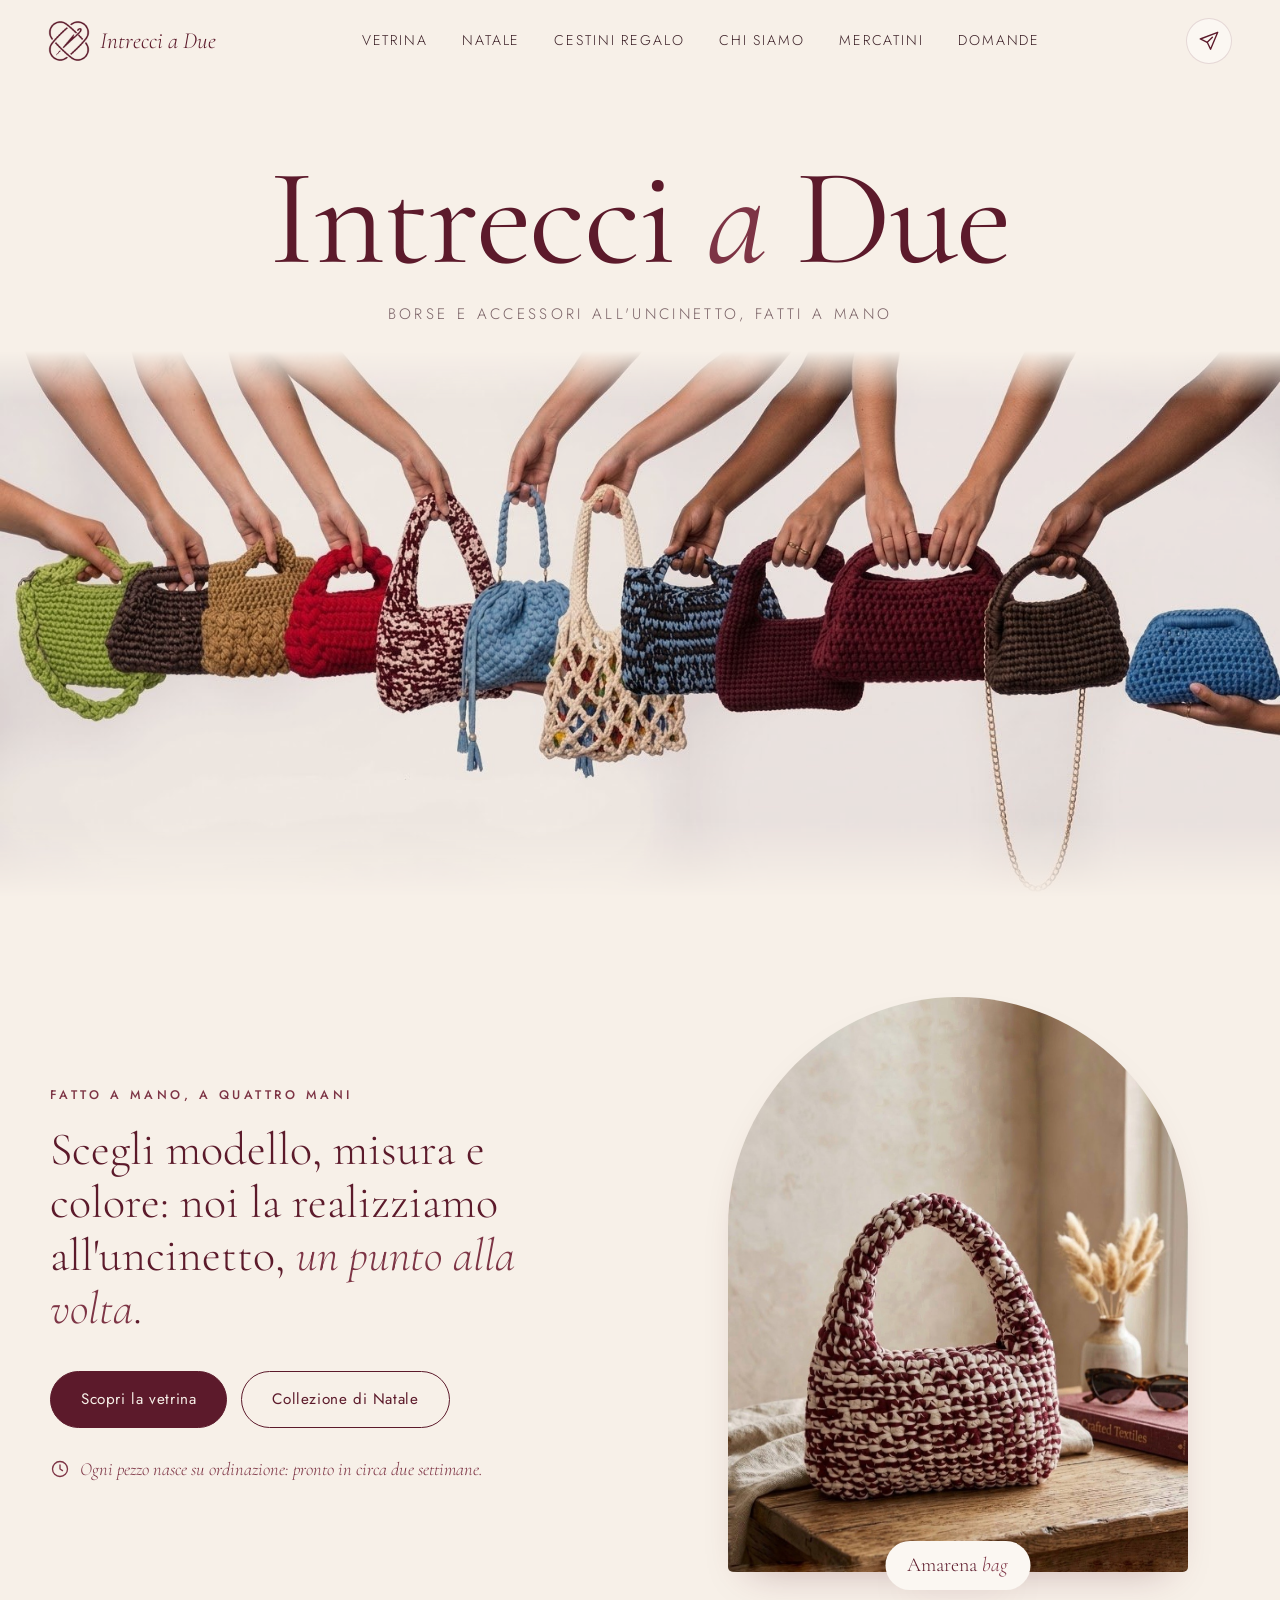
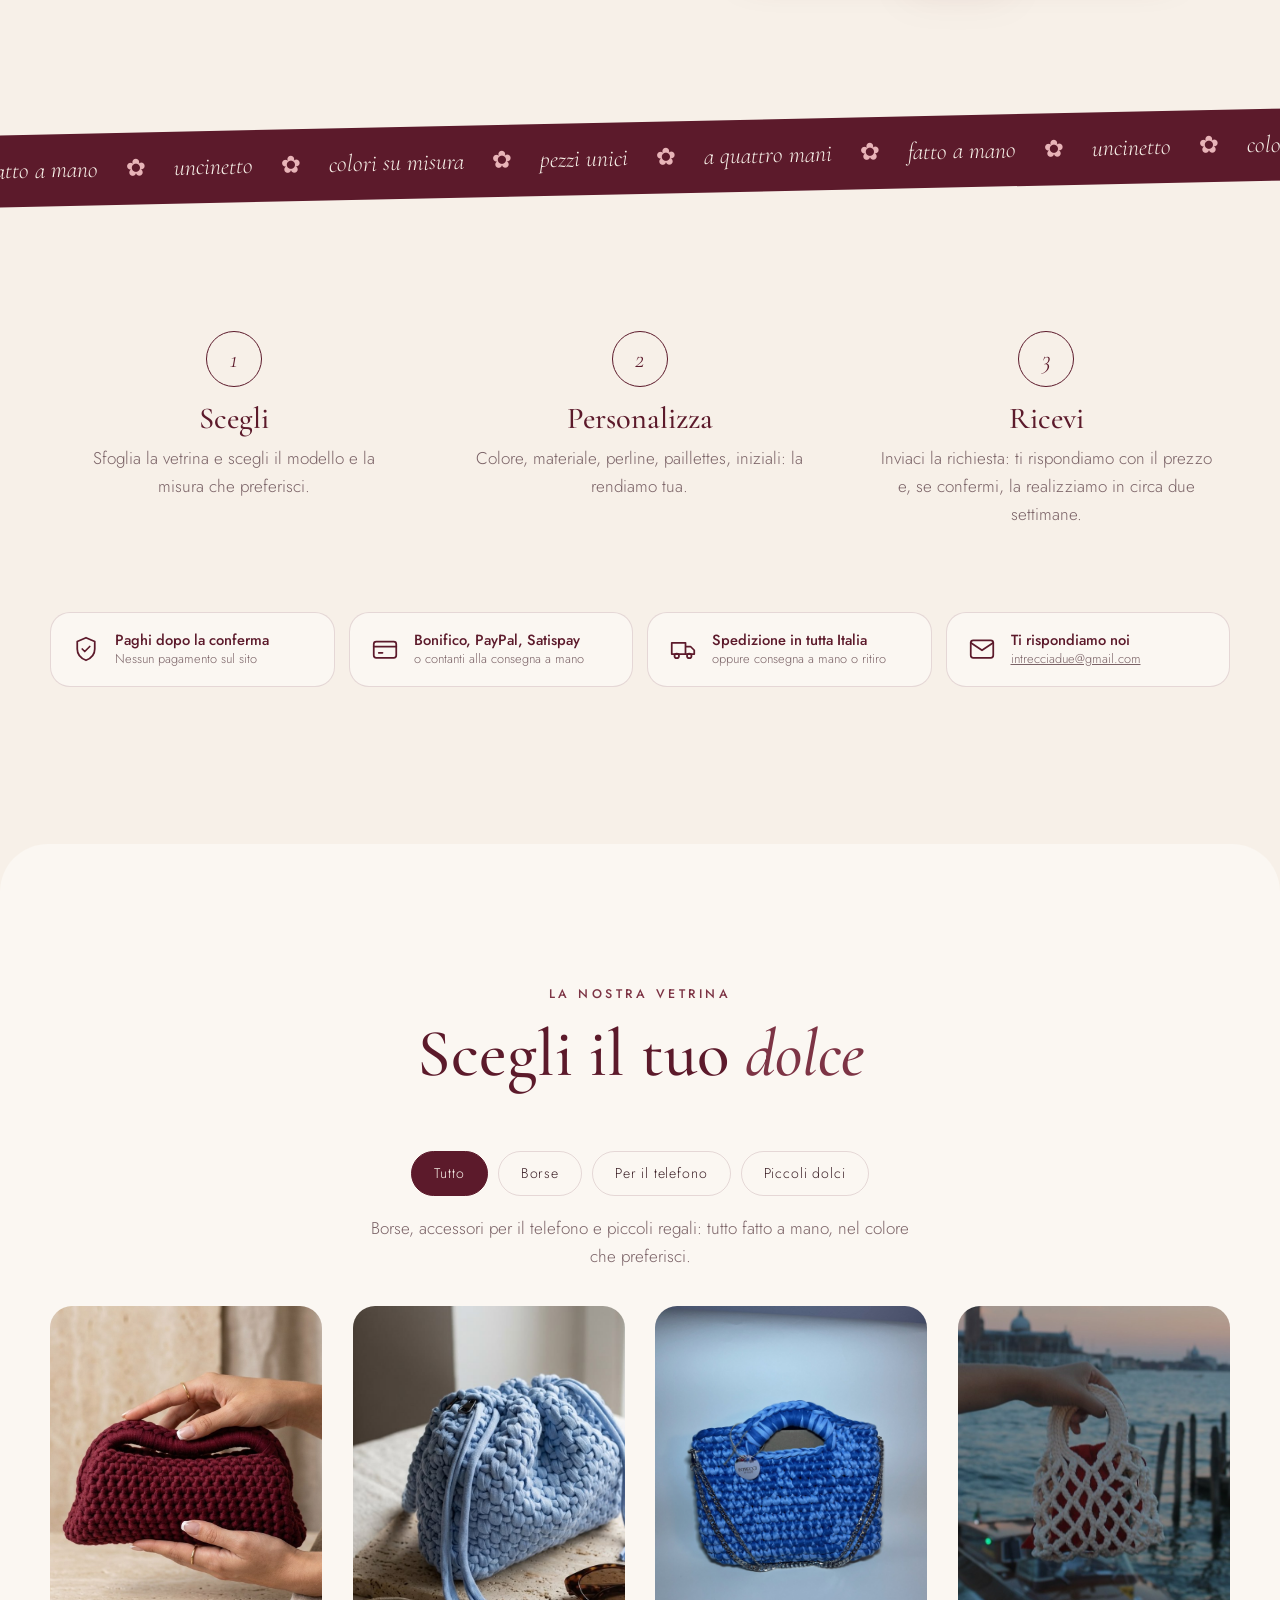
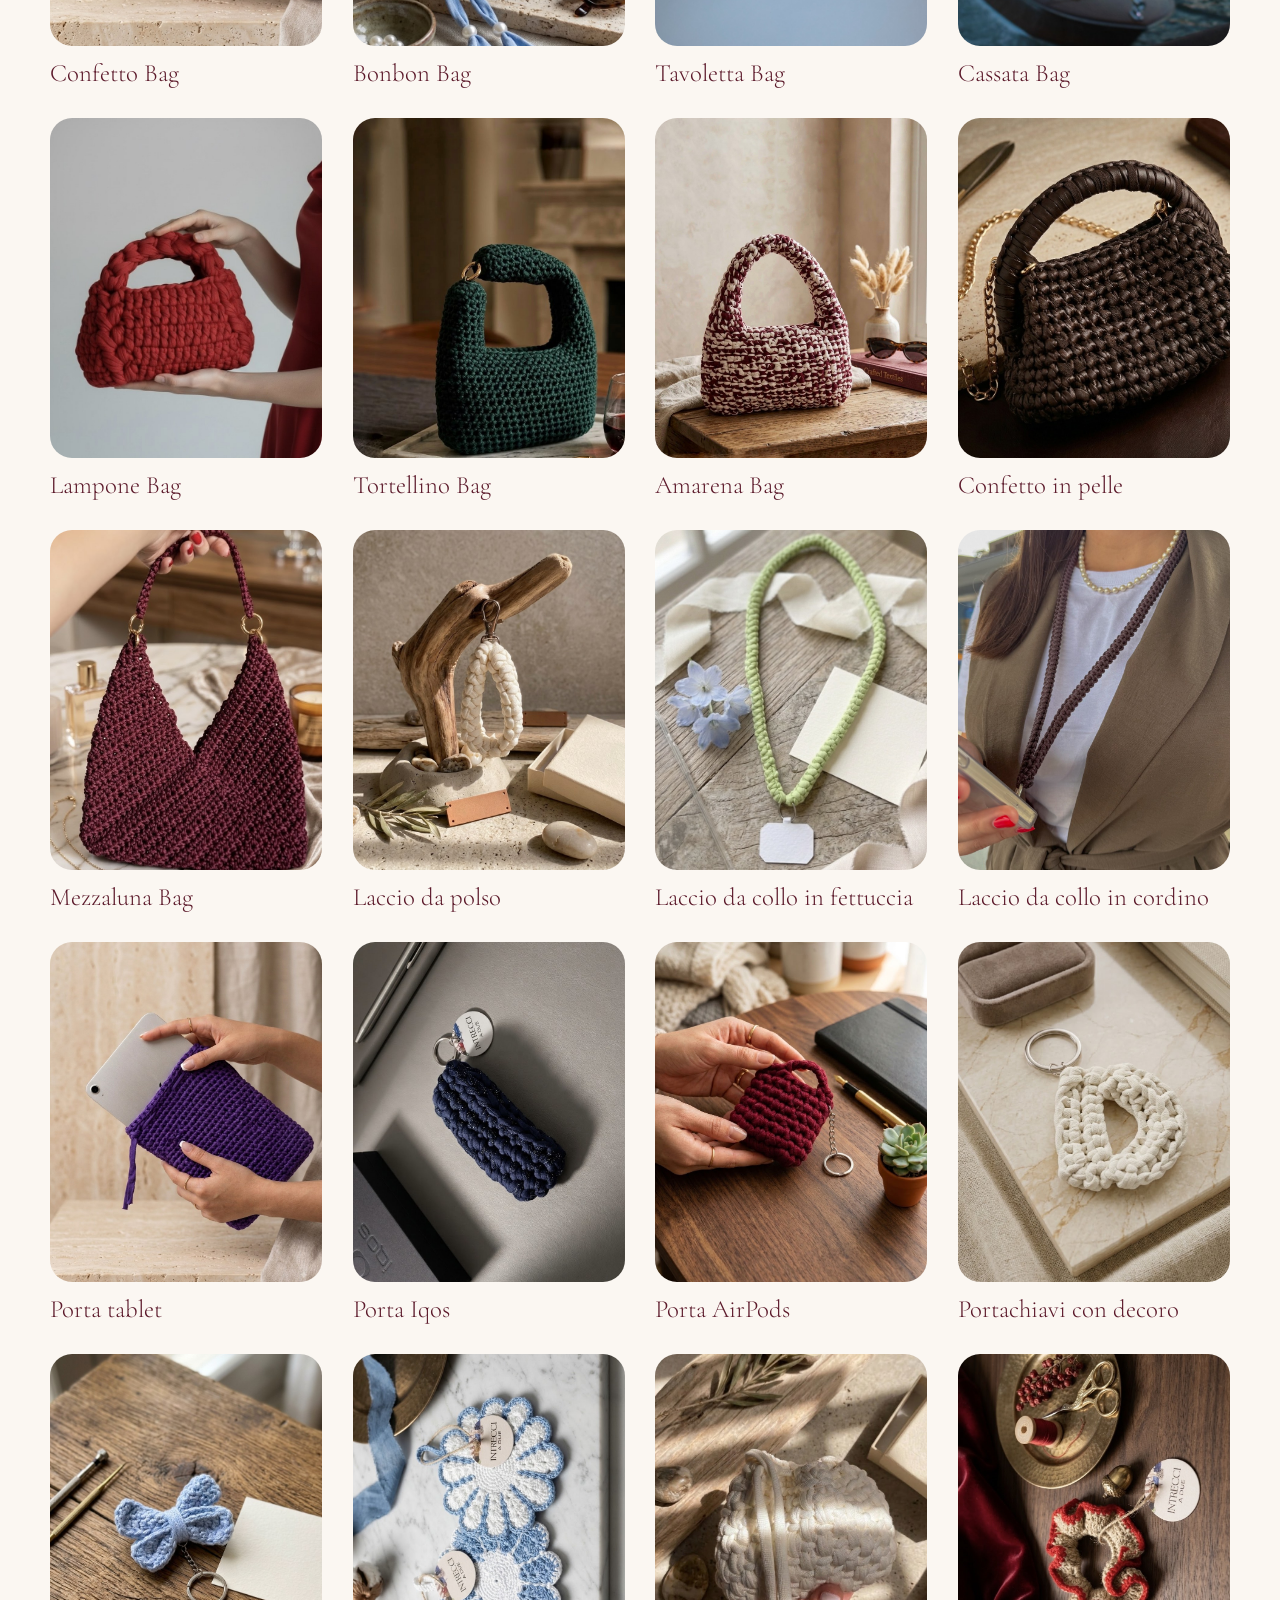
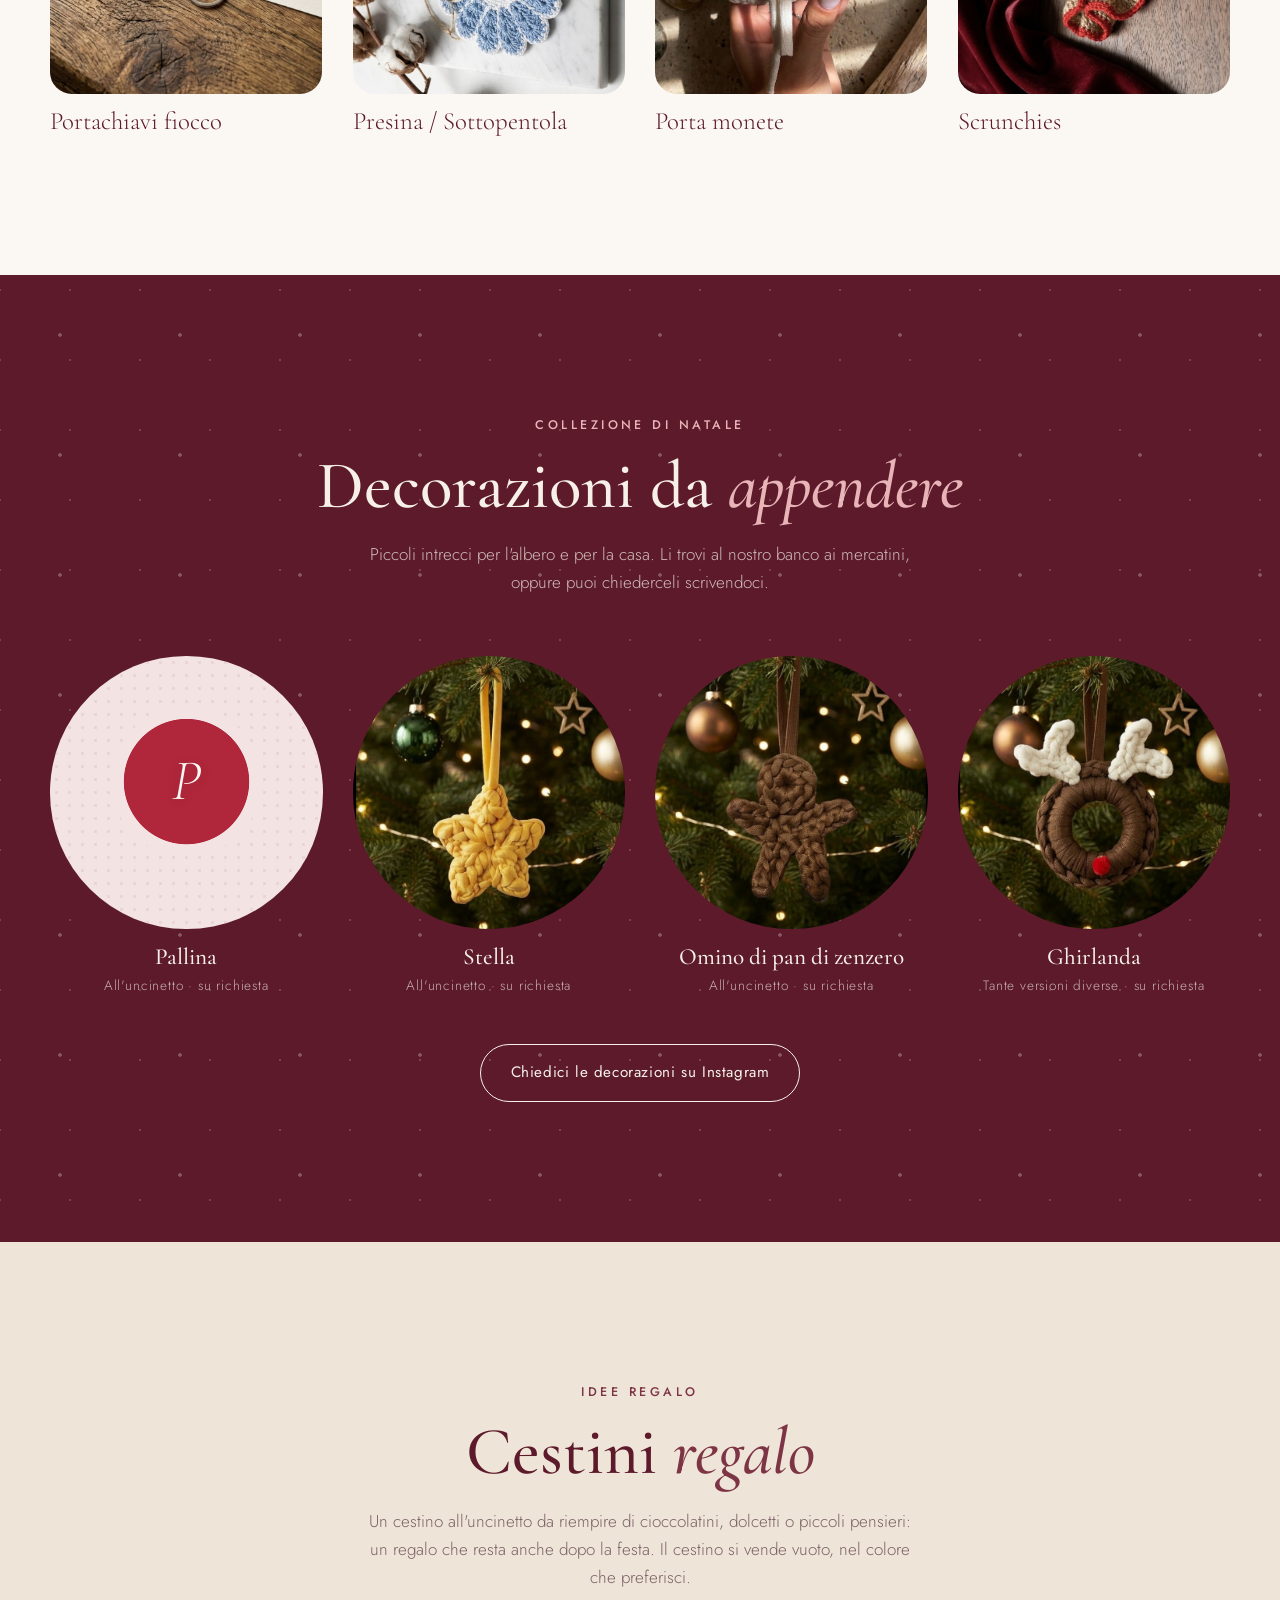
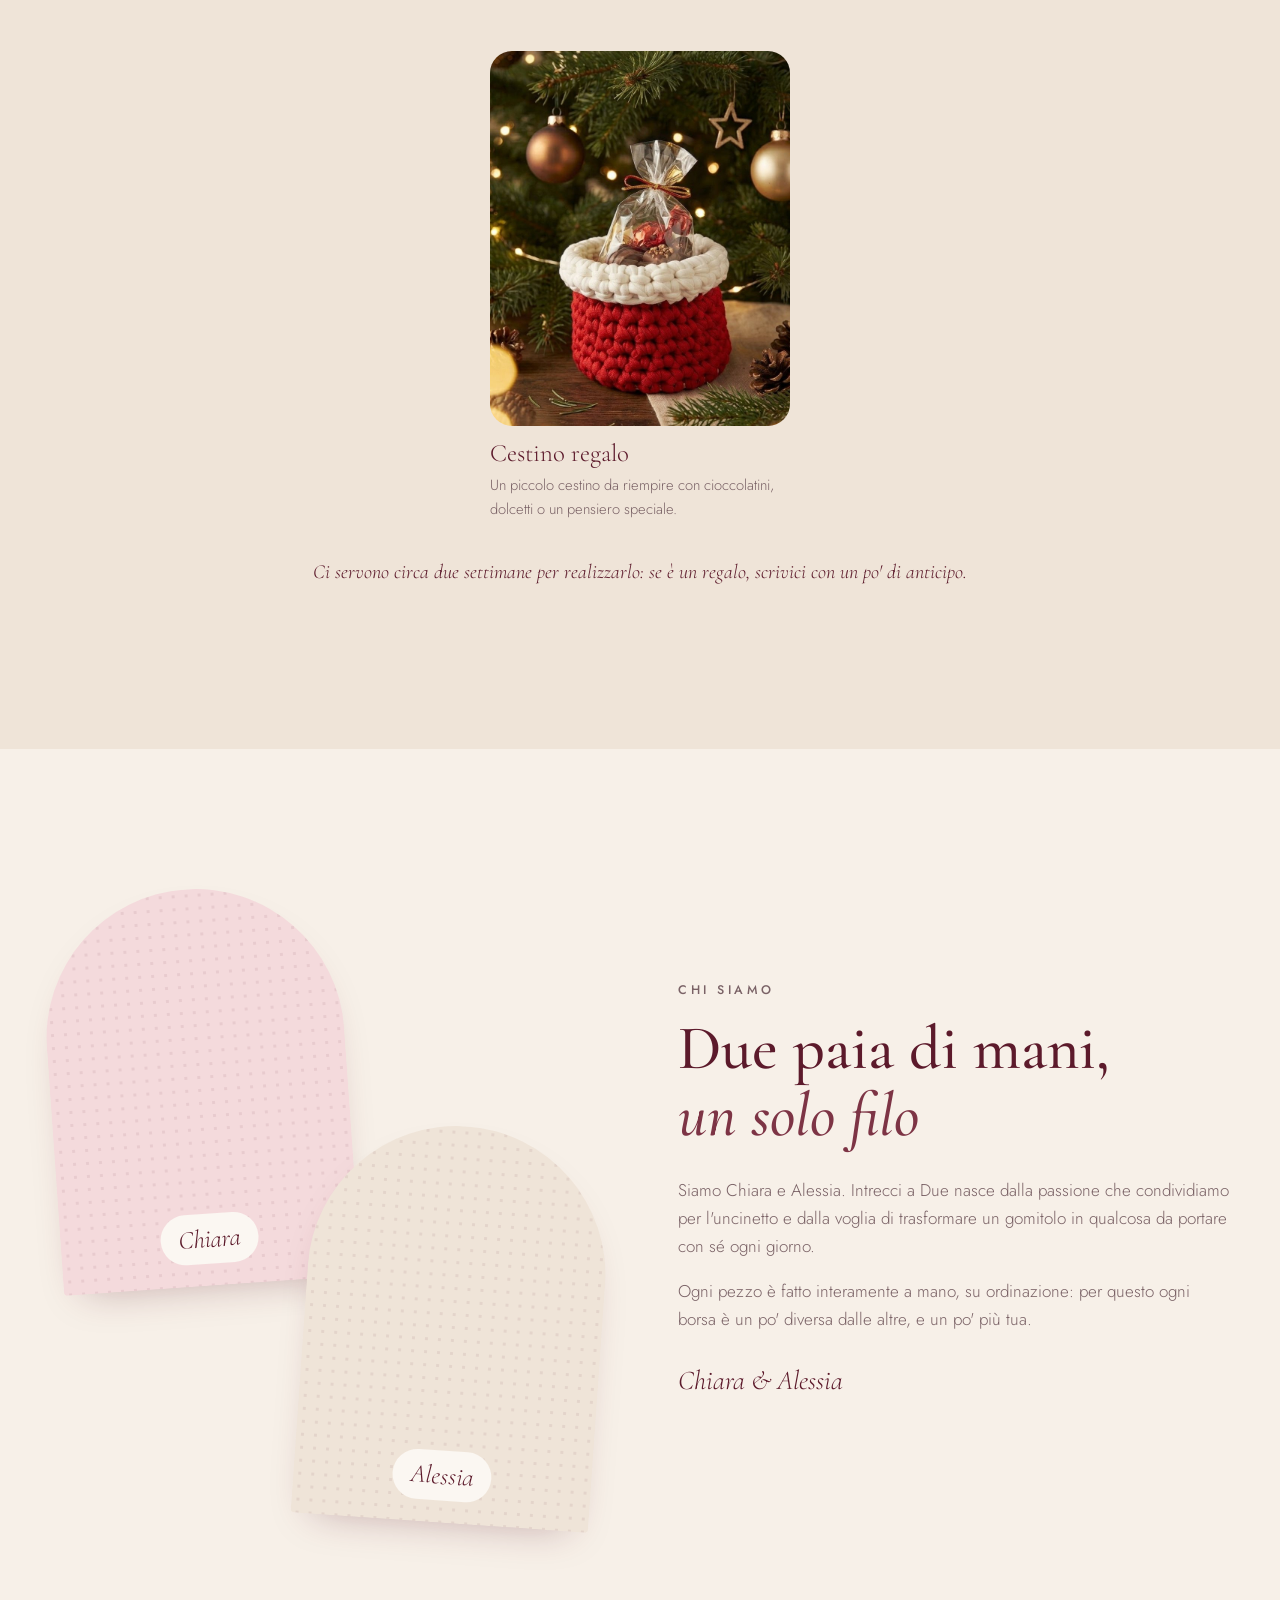
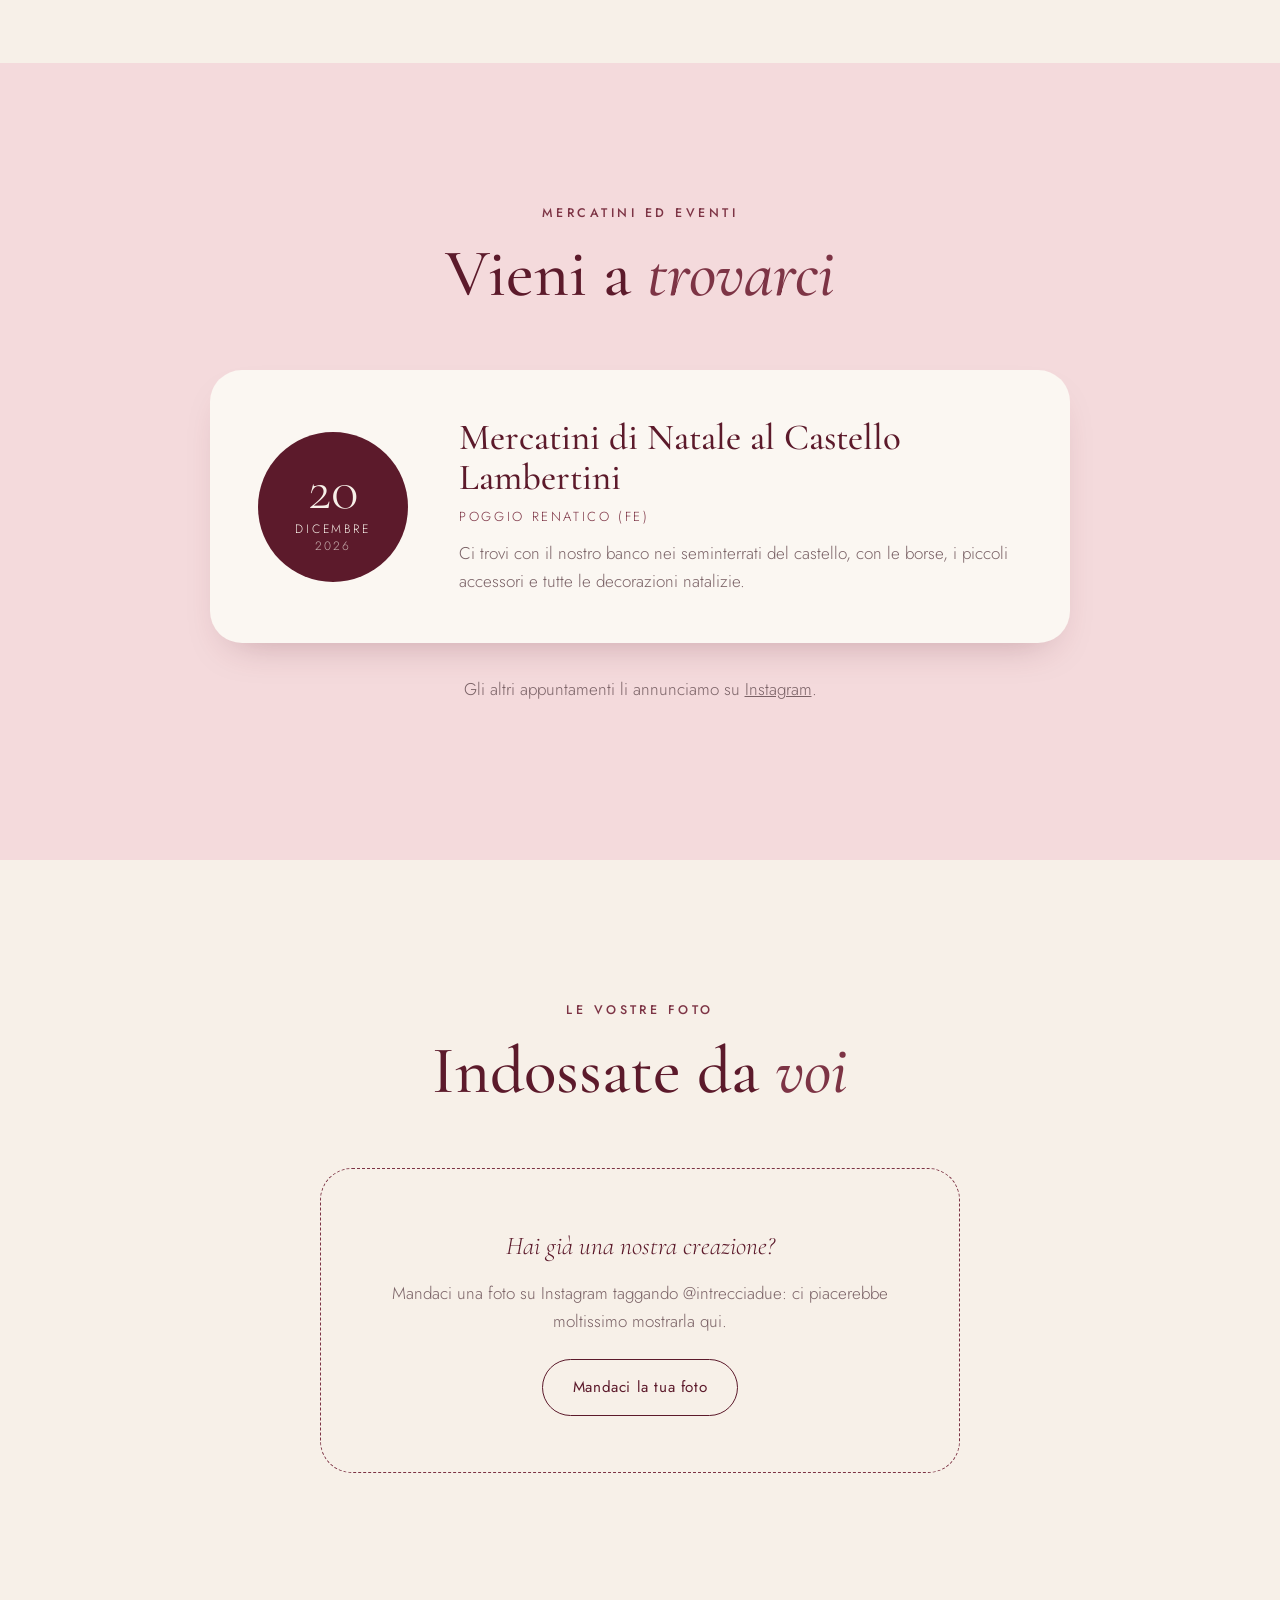
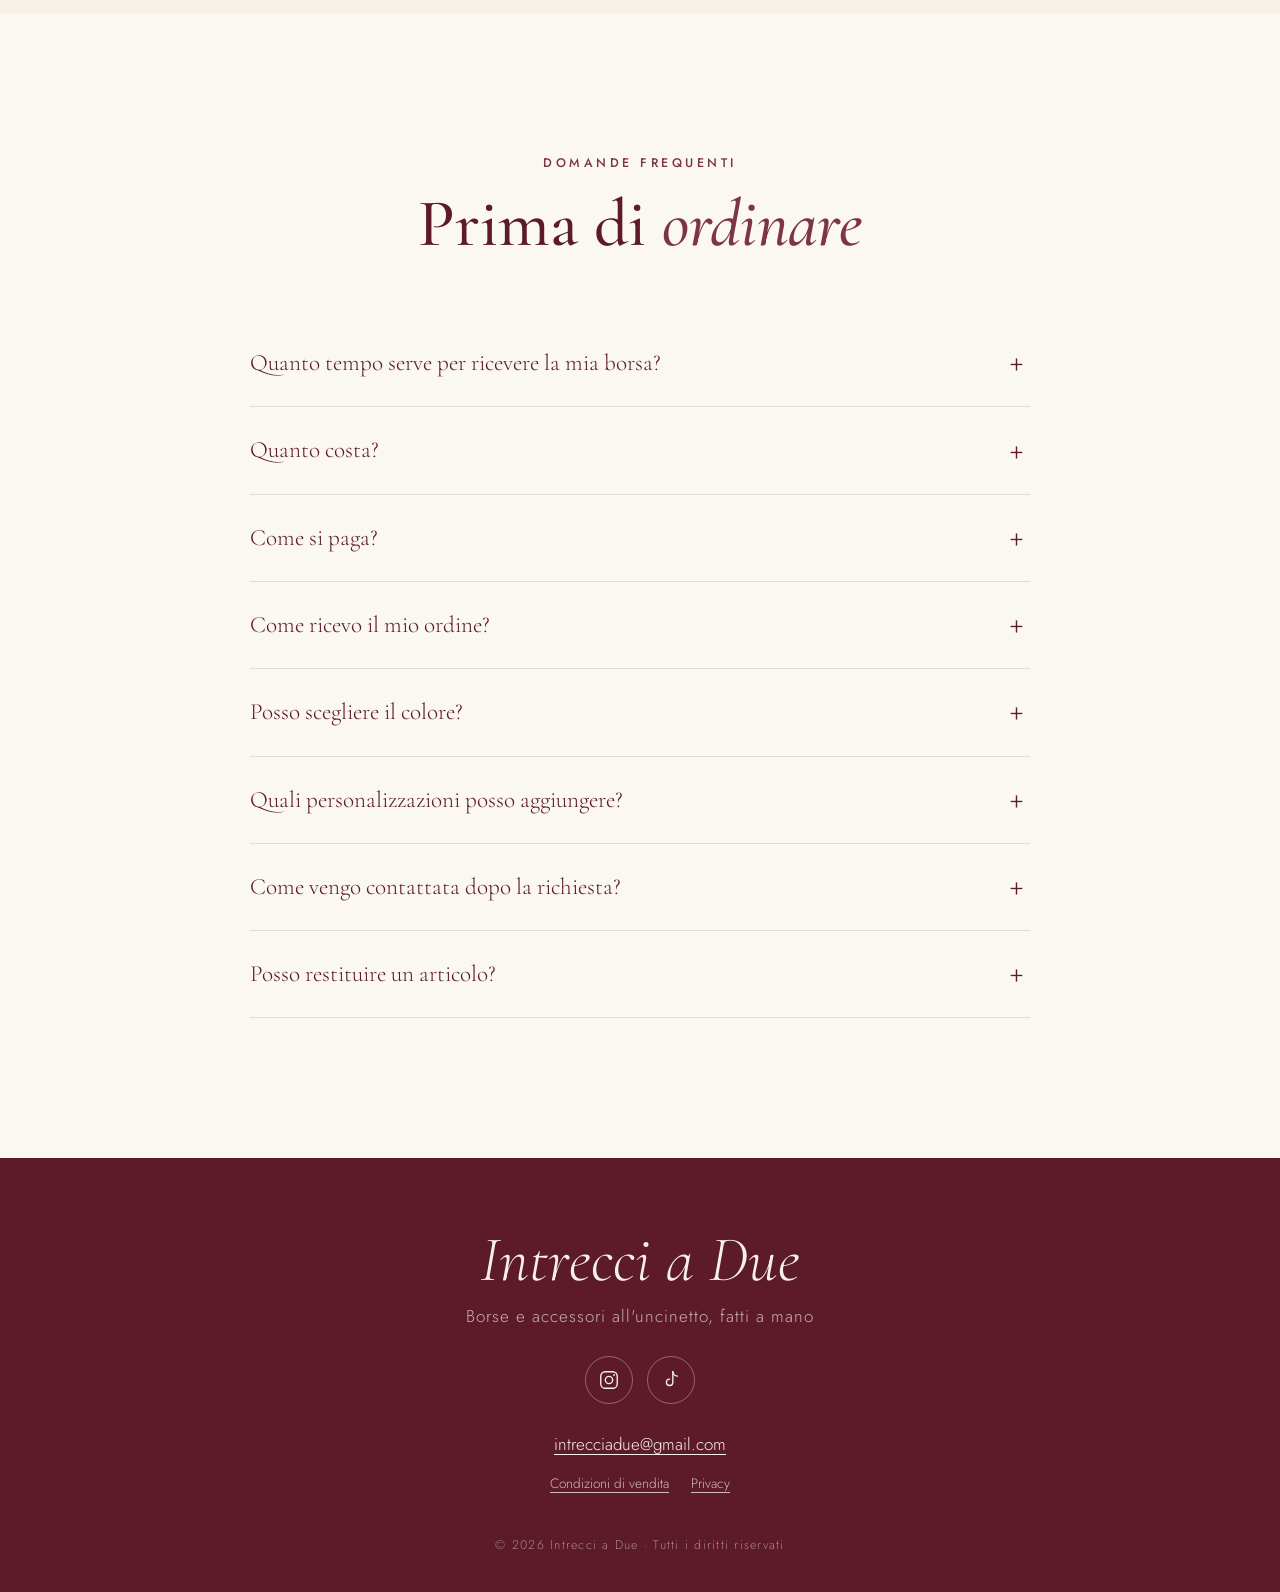
==== index.html @ b26db31e "Foto delle decorazioni di Natale e nuova sezione Cestini regalo Co-Authored-By: Claude Opus 5.5 <nor" ====
<!DOCTYPE html>
<html lang="it" class="no-js">
<head>
  <meta charset="UTF-8">
  <meta name="viewport" content="width=device-width, initial-scale=1.0">
  <title>Intrecci a Due · Borse e accessori all'uncinetto fatti a mano</title>
  <meta name="description" content="Borse e accessori all'uncinetto, fatti a mano a quattro mani da Chiara e Alessia. Scegli il colore, personalizza e chiedici informazioni.">
  <meta name="theme-color" content="#F7F0E8">
  <meta property="og:title" content="Intrecci a Due">
  <meta property="og:description" content="Borse e accessori all'uncinetto, fatti a mano a quattro mani.">
  <meta property="og:type" content="website">
  <meta name="google-site-verification" content="Fl0Ye33HHDwNFB1OUXsyQ3cdpSMMmPhuv71j-eiWHHY">
  <link rel="canonical" href="https://intrecciadue.netlify.app/">
  <meta property="og:url" content="https://intrecciadue.netlify.app/">
  <meta property="og:image" content="https://intrecciadue.netlify.app/img/copertina.jpg">
  <link rel="icon" type="image/png" href="img/favicon.png">
  <link rel="preload" href="fonts/cormorant.woff" as="font" type="font/woff" crossorigin>
  <link rel="preload" href="fonts/jost.woff" as="font" type="font/woff" crossorigin>
  <link rel="stylesheet" href="css/style.css">
  <script>document.documentElement.classList.remove("no-js");</script>
</head>
<body>

  <a class="salta" href="#vetrina">Vai alla vetrina</a>

  <!-- ===================== INTESTAZIONE ===================== -->
  <header class="testata" id="testata">
    <a href="#inizio" class="logo" aria-label="Intrecci a Due, torna all'inizio">
      <img class="logo-segno" src="img/logo.png" width="42" height="42" alt="">
      <span class="logo-nome">Intrecci a Due</span>
    </a>
    <nav class="menu" id="menu" aria-label="Menu principale">
      <a href="#vetrina">Vetrina</a>
      <a href="#natale">Natale</a>
      <a href="#cestini">Cestini regalo</a>
      <a href="#chi-siamo">Chi siamo</a>
      <a href="#mercatini">Mercatini</a>
      <a href="#domande">Domande</a>
    </nav>
    <div class="testata-azioni">
      <button class="pulsante-carrello" id="apriCarrello" aria-label="Apri la tua richiesta di informazioni">
        <svg viewBox="0 0 24 24" aria-hidden="true"><path d="M21.5 2.5 2.5 9.8l7.6 3.6 3.6 7.6 7.8-18.5Z"/><path d="m10.1 13.4 5.6-5.6"/></svg>
        <span class="conta" id="contaCarrello">0</span>
      </button>
      <button class="hamburger" id="hamburger" aria-label="Apri il menu" aria-expanded="false" aria-controls="menu">
        <span></span><span></span>
      </button>
    </div>
  </header>

  <main id="inizio">

    <!-- ===================== COPERTINA ===================== -->
    <section class="copertina">
      <h1 class="copertina-nome">Intrecci <em>a</em> Due</h1>
      <p class="copertina-motto">Borse e accessori all'uncinetto, fatti a mano</p>
      <img class="copertina-foto" src="img/copertina.jpg" width="1574" height="672" fetchpriority="high" alt="Le borse di Intrecci a Due in tutti i colori, tenute da tante mani una accanto all'altra">
    </section>

    <!-- ===================== APERTURA ===================== -->
    <section class="apertura">
      <div class="apertura-testo">
        <p class="occhiello rivela">Fatto a mano, a quattro mani</p>
        <p class="apertura-sotto rivela">Scegli modello, misura e colore: noi la realizziamo all'uncinetto, <em>un punto alla volta</em>.</p>
        <div class="apertura-azioni rivela">
          <a href="#vetrina" class="bottone">Scopri la vetrina</a>
          <a href="#natale" class="bottone bottone-chiaro">Collezione di Natale</a>
        </div>
        <p class="apertura-tempi rivela">
          <svg viewBox="0 0 24 24" aria-hidden="true"><circle cx="12" cy="12" r="9"/><path d="M12 7v5l3 2"/></svg>
          Ogni pezzo nasce su ordinazione: pronto in circa due settimane.
        </p>
      </div>
      <figure class="apertura-figura rivela">
        <img src="img/amarena.jpg" width="1124" height="1290" alt="La Amarena Bag all'uncinetto, bordeaux e panna, appoggiata su un mobile di legno">
        <figcaption>Amarena <em>bag</em></figcaption>
      </figure>
    </section>

    <!-- nastro scorrevole -->
    <div class="nastro" aria-hidden="true">
      <div class="nastro-scorre">
        <span>fatto a mano</span><span>✿</span><span>uncinetto</span><span>✿</span><span>colori su misura</span><span>✿</span><span>pezzi unici</span><span>✿</span><span>a quattro mani</span><span>✿</span>
        <span>fatto a mano</span><span>✿</span><span>uncinetto</span><span>✿</span><span>colori su misura</span><span>✿</span><span>pezzi unici</span><span>✿</span><span>a quattro mani</span><span>✿</span>
      </div>
    </div>

    <!-- ===================== COME FUNZIONA ===================== -->
    <section class="passi">
      <ol>
        <li class="rivela"><span class="passo-num">1</span><h3>Scegli</h3><p>Sfoglia la vetrina e scegli il modello e la misura che preferisci.</p></li>
        <li class="rivela"><span class="passo-num">2</span><h3>Personalizza</h3><p>Colore, materiale, perline, paillettes, iniziali: la rendiamo tua.</p></li>
        <li class="rivela"><span class="passo-num">3</span><h3>Ricevi</h3><p>Inviaci la richiesta: ti rispondiamo con il prezzo e, se confermi, la realizziamo in circa due settimane.</p></li>
      </ol>
    </section>

    <!-- ===================== GARANZIE ===================== -->
    <section class="garanzie" aria-label="Come funzionano ordini, pagamenti e consegne">
      <ul>
        <li class="rivela"><svg viewBox="0 0 24 24" aria-hidden="true"><path d="M12 3l7 3v6c0 4.5-3 7.5-7 9-4-1.5-7-4.5-7-9V6l7-3Z"/><path d="m9 12 2 2 4-4"/></svg><div><strong>Paghi dopo la conferma</strong><span>Nessun pagamento sul sito</span></div></li>
        <li class="rivela"><svg viewBox="0 0 24 24" aria-hidden="true"><rect x="3" y="6" width="18" height="13" rx="2"/><path d="M3 10h18M7 15h3"/></svg><div><strong>Bonifico, PayPal, Satispay</strong><span>o contanti alla consegna a mano</span></div></li>
        <li class="rivela"><svg viewBox="0 0 24 24" aria-hidden="true"><path d="M3 7h11v9H3zM14 10h4l3 3v3h-7"/><circle cx="7" cy="17.5" r="1.8"/><circle cx="17" cy="17.5" r="1.8"/></svg><div><strong>Spedizione in tutta Italia</strong><span>oppure consegna a mano o ritiro</span></div></li>
        <li class="rivela"><svg viewBox="0 0 24 24" aria-hidden="true"><rect x="3" y="5" width="18" height="14" rx="2"/><path d="m3 7 9 6 9-6"/></svg><div><strong>Ti rispondiamo noi</strong><span><a href="mailto:intrecciadue@gmail.com">intrecciadue@gmail.com</a></span></div></li>
      </ul>
    </section>

    <!-- ===================== VETRINA ===================== -->
    <section class="vetrina" id="vetrina">
      <header class="intestazione-sezione">
        <p class="occhiello rivela">La nostra vetrina</p>
        <h2 class="rivela">Scegli il tuo <em>dolce</em></h2>
      </header>
      <div class="filtri rivela" role="tablist" aria-label="Categorie" id="filtri"></div>
      <p class="intro-categoria" id="introCategoria"></p>
      <div class="griglia" id="griglia"></div>
    </section>

    <!-- ===================== NATALE ===================== -->
    <section class="natale" id="natale">
      <div class="natale-fiocchi" aria-hidden="true"></div>
      <header class="intestazione-sezione">
        <p class="occhiello rivela">Collezione di Natale</p>
        <h2 class="rivela">Decorazioni da <em>appendere</em></h2>
        <p class="sezione-sotto rivela">Piccoli intrecci per l'albero e per la casa. Li trovi al nostro banco ai mercatini, oppure puoi chiederceli scrivendoci.</p>
      </header>
      <div class="natale-griglia" id="nataleGriglia"></div>
      <div class="centrato rivela">
        <a class="bottone bottone-chiaro" href="https://www.instagram.com/intrecciadue" target="_blank" rel="noopener">Chiedici le decorazioni su Instagram</a>
      </div>
    </section>

    <!-- ===================== CESTINI REGALO ===================== -->
    <section class="cestini" id="cestini">
      <header class="intestazione-sezione">
        <p class="occhiello rivela">Idee regalo</p>
        <h2 class="rivela">Cestini <em>regalo</em></h2>
        <p class="sezione-sotto rivela">Un cestino all'uncinetto da riempire di cioccolatini, dolcetti o piccoli pensieri: un regalo che resta anche dopo la festa. Il cestino si vende vuoto, nel colore che preferisci.</p>
      </header>
      <div class="cestini-griglia" id="cestiniGriglia"></div>
      <p class="cestini-nota rivela">Ci servono circa due settimane per realizzarlo: se è un regalo, scrivici con un po' di anticipo.</p>
    </section>

    <!-- ===================== CHI SIAMO ===================== -->
    <section class="chi-siamo" id="chi-siamo">
      <div class="chi-figura rivela" aria-hidden="true">
        <div class="cornice cornice-a"><span>Chiara</span></div>
        <div class="cornice cornice-b"><span>Alessia</span></div>
      </div>
      <div class="chi-testo">
        <p class="occhiello rivela">Chi siamo</p>
        <h2 class="rivela">Due paia di mani,<br><em>un solo filo</em></h2>
        <p class="rivela">Siamo Chiara e Alessia. Intrecci a Due nasce dalla passione che condividiamo per l'uncinetto e dalla voglia di trasformare un gomitolo in qualcosa da portare con sé ogni giorno.</p>
        <p class="rivela">Ogni pezzo è fatto interamente a mano, su ordinazione: per questo ogni borsa è un po' diversa dalle altre, e un po' più tua.</p>
        <p class="firma rivela">Chiara &amp; Alessia</p>
      </div>
    </section>

    <!-- ===================== MERCATINI ===================== -->
    <section class="mercatini" id="mercatini">
      <header class="intestazione-sezione">
        <p class="occhiello rivela">Mercatini ed eventi</p>
        <h2 class="rivela">Vieni a <em>trovarci</em></h2>
      </header>
      <article class="evento rivela">
        <div class="evento-data">
          <span class="giorno">20</span>
          <span class="mese">dicembre</span>
          <span class="anno">2026</span>
        </div>
        <div class="evento-info">
          <h3>Mercatini di Natale al Castello Lambertini</h3>
          <p class="luogo">Poggio Renatico (FE)</p>
          <p>Ci trovi con il nostro banco nei seminterrati del castello, con le borse, i piccoli accessori e tutte le decorazioni natalizie.</p>
        </div>
      </article>
      <p class="evento-nota rivela">Gli altri appuntamenti li annunciamo su <a href="https://www.instagram.com/intrecciadue" target="_blank" rel="noopener">Instagram</a>.</p>
    </section>

    <!-- ===================== RECENSIONI ===================== -->
    <section class="recensioni" id="recensioni">
      <header class="intestazione-sezione">
        <p class="occhiello rivela">Le vostre foto</p>
        <h2 class="rivela">Indossate da <em>voi</em></h2>
      </header>
      <div class="recensioni-griglia" id="recensioniGriglia"></div>
    </section>

    <!-- ===================== DOMANDE FREQUENTI ===================== -->
    <section class="domande" id="domande">
      <header class="intestazione-sezione">
        <p class="occhiello rivela">Domande frequenti</p>
        <h2 class="rivela">Prima di <em>ordinare</em></h2>
      </header>
      <div class="fisarmonica">
        <details class="rivela">
          <summary>Quanto tempo serve per ricevere la mia borsa?</summary>
          <p>Ogni pezzo è realizzato a mano su ordinazione: in media servono circa due settimane. Se hai una data precisa, ad esempio un regalo, scrivicelo nelle note della richiesta.</p>
        </details>
        <details class="rivela">
          <summary>Quanto costa?</summary>
          <p>Scegli modello, misura, colore e dettagli e inviaci la richiesta dal sito: ti rispondiamo noi via email con il prezzo, il costo dell'eventuale spedizione e i tempi. Inviare la richiesta non ti impegna a nulla.</p>
        </details>
        <details class="rivela">
          <summary>Come si paga?</summary>
          <p>Il pagamento non avviene sul sito. Dopo che ci hai inviato la richiesta ti scriviamo con il prezzo; se confermi l'ordine, paghi quando è pronto: alla consegna o al ritiro, oppure prima della partenza del pacco se va spedito. Puoi pagare con bonifico, PayPal o Satispay; se ritiri l'ordine al nostro banco o te lo consegniamo a mano, anche in contanti.</p>
        </details>
        <details class="rivela">
          <summary>Come ricevo il mio ordine?</summary>
          <p>Spediamo in tutta Italia: il costo della spedizione te lo comunichiamo nel messaggio di conferma, prima che tu paghi, e puoi scegliere tra un invio tracciato e uno non tracciato, più economico. Puoi anche ritirarlo gratis al nostro banco durante i mercatini, oppure concordare con noi una consegna a mano gratuita quando ci troviamo dalle tue parti.</p>
        </details>
        <details class="rivela">
          <summary>Posso scegliere il colore?</summary>
          <p>Certo. Il colore non costa nulla in più: puoi scegliere tra panna, rosa, bordeaux, jeans, marrone, azzurro, vinaccia e testa di moro. Per le borse puoi aggiungere anche un secondo colore.</p>
        </details>
        <details class="rivela">
          <summary>Quali personalizzazioni posso aggiungere?</summary>
          <p>Per le borse puoi scegliere la versione in pelle, il bicolore, le perline, le paillettes, la tracolla e le iniziali. Queste scelte prevedono un sovrapprezzo: quando ci invii la richiesta, ti diciamo noi il prezzo completo.</p>
        </details>
        <details class="rivela">
          <summary>Come vengo contattata dopo la richiesta?</summary>
          <p>Ti scriviamo all'indirizzo email che inserisci nel modulo di richiesta, o al numero di telefono se preferisci lasciarcelo. Per qualsiasi domanda puoi scriverci a <a href="mailto:intrecciadue@gmail.com">intrecciadue@gmail.com</a> o su Instagram.</p>
        </details>
        <details class="rivela">
          <summary>Posso restituire un articolo?</summary>
          <p>Ogni articolo è fatto su ordinazione con le tue scelte, quindi dopo la conferma non è previsto il reso per ripensamento; se invece c'è un difetto, ci pensiamo noi. Trovi tutti i dettagli su annullamenti e garanzia nelle <a href="condizioni.html">condizioni di vendita</a>.</p>
        </details>
      </div>
    </section>

  </main>

  <!-- ===================== PIÈ DI PAGINA ===================== -->
  <footer class="piede">
    <p class="piede-logo">Intrecci a Due</p>
    <p class="piede-sotto">Borse e accessori all'uncinetto, fatti a mano</p>
    <div class="social">
      <a href="https://www.instagram.com/intrecciadue" target="_blank" rel="noopener" aria-label="Instagram">
        <svg viewBox="0 0 24 24" aria-hidden="true"><rect x="3" y="3" width="18" height="18" rx="5"/><circle cx="12" cy="12" r="4"/><circle cx="17.5" cy="6.5" r="1" class="pieno"/></svg>
      </a>
      <a href="https://www.tiktok.com/@intrecciadue" target="_blank" rel="noopener" aria-label="TikTok">
        <svg viewBox="0 0 24 24" aria-hidden="true"><path d="M14 3v11.5a3.5 3.5 0 1 1-3.5-3.5"/><path d="M14 3c.5 2.8 2.3 4.5 5 4.8"/></svg>
      </a>
    </div>
    <p class="piede-contatto"><a href="mailto:intrecciadue@gmail.com">intrecciadue@gmail.com</a></p>
    <nav class="piede-link" aria-label="Informazioni">
      <a href="condizioni.html">Condizioni di vendita</a>
      <a href="privacy.html">Privacy</a>
    </nav>
    <p class="copyright">© 2026 Intrecci a Due · Tutti i diritti riservati</p>
  </footer>

  <!-- ===================== SCHEDA PRODOTTO ===================== -->
  <div class="velo" id="veloScheda" hidden></div>
  <div class="scheda" id="scheda" role="dialog" aria-modal="true" aria-labelledby="schedaTitolo" hidden>
    <button class="chiudi" id="chiudiScheda" aria-label="Chiudi">×</button>
    <div class="scheda-figura" id="schedaFigura"></div>
    <div class="scheda-corpo">
      <p class="occhiello" id="schedaCategoria"></p>
      <h3 id="schedaTitolo"></h3>
      <div id="schedaOpzioni"></div>
      <div class="scheda-piede">
        <p class="scheda-nota" id="schedaPrezzo"></p>
        <button class="bottone" id="aggiungi">Aggiungi alla richiesta</button>
      </div>
    </div>
  </div>

  <!-- ===================== RICHIESTA DI INFORMAZIONI (ex carrello) ===================== -->
  <div class="velo" id="veloCarrello" hidden></div>
  <aside class="carrello" id="carrello" aria-label="La tua richiesta" aria-hidden="true">
    <div class="carrello-testa">
      <h3>La tua richiesta</h3>
      <button class="chiudi" id="chiudiCarrello" aria-label="Chiudi la richiesta">×</button>
    </div>

    <div class="carrello-passo" id="passoCarrello">
      <ul class="carrello-lista" id="carrelloLista"></ul>
      <div class="carrello-vuoto" id="carrelloVuoto">
        <p>La tua richiesta è ancora vuota: scegli in vetrina cosa ti piace.</p>
        <a href="#vetrina" class="bottone bottone-chiaro" data-chiudi-carrello>Torna alla vetrina</a>
      </div>
      <div class="carrello-totale" id="carrelloTotale">
        <p class="nota">Ti rispondiamo noi via email con il prezzo, la spedizione e i tempi. Inviare la richiesta non ti impegna a nulla.</p>
        <button class="bottone bottone-pieno" id="procedi">Continua</button>
      </div>
    </div>

    <div class="carrello-passo" id="passoModulo" hidden>
      <button class="indietro" id="indietro">← Torna alla richiesta</button>
      <!-- Modulo gestito da Netlify Forms: le richieste arrivano nel pannello Netlify e via email -->
      <form name="ordine" method="POST" data-netlify="true" netlify-honeypot="campo-trappola" id="moduloOrdine" class="modulo">
        <input type="hidden" name="form-name" value="ordine">
        <input type="hidden" name="subject" value="Nuova richiesta di informazioni dal sito Intrecci a Due">
        <p class="nascosto"><label>Non compilare: <input name="campo-trappola"></label></p>
        <label>Nome e cognome<input type="text" name="nome" required autocomplete="name"></label>
        <label>Email<input type="email" name="email" required autocomplete="email"></label>
        <label>Telefono <span class="facoltativo">(facoltativo)</span><input type="tel" name="telefono" autocomplete="tel"></label>
        <label>Note o domande <span class="facoltativo">(facoltativo)</span><textarea name="note" rows="3" placeholder="Es. è un regalo per il 24 dicembre"></textarea></label>
        <textarea name="ordine" id="campoOrdine" class="nascosto" readonly tabindex="-1" aria-hidden="true"></textarea>
        <label class="consenso"><input type="checkbox" name="consenso" required> <span>Ho letto le <a href="condizioni.html" target="_blank">condizioni di vendita</a> e l'<a href="privacy.html" target="_blank">informativa sulla privacy</a>.</span></label>
        <button type="submit" class="bottone bottone-pieno" id="invia">Invia la richiesta</button>
        <p class="nota">Non paghi nulla e non ti impegni a nulla: ti scriviamo noi con il prezzo e i dettagli.</p>
      </form>
    </div>

    <div class="carrello-passo grazie" id="passoGrazie" hidden>
      <p class="grazie-segno" aria-hidden="true">✿</p>
      <h3>Grazie!</h3>
      <p>Abbiamo ricevuto la tua richiesta. Ti scriveremo presto con il prezzo e tutti i dettagli.</p>
      <p class="firma">Chiara &amp; Alessia</p>
    </div>

    <div class="carrello-passo" id="passoErrore" hidden>
      <h3>Qualcosa non ha funzionato</h3>
      <p>La richiesta non è partita. Puoi riprovare oppure mandarcela via email:</p>
      <a class="bottone bottone-pieno" id="inviaEmail" href="#">Invia la richiesta via email</a>
      <button class="indietro" id="riprova">← Riprova</button>
    </div>
  </aside>

  <div class="avviso" id="avviso" role="status" aria-live="polite"></div>

  <script src="js/prodotti.js"></script>
  <script src="js/recensioni.js"></script>
  <script src="js/main.js"></script>
</body>
</html>
---- css/style.css ----
@property --t2 { syntax: '<color>'; inherits: true; initial-value: #E8B4B8; }

/* ==========================================================================
   INTRECCI A DUE — Stile "pasticceria d'atelier"
   I colori principali si cambiano qui sotto, in :root
   ========================================================================== */

/* Caratteri ospitati sul sito stesso (nessun collegamento a server esterni) */
@font-face { font-family: "Cormorant Garamond"; src: url("../fonts/cormorant.woff") format("woff"); font-weight: 300 700; font-style: normal; font-display: swap; }
@font-face { font-family: "Cormorant Garamond"; src: url("../fonts/cormorant-corsivo.woff") format("woff"); font-weight: 300 700; font-style: italic; font-display: swap; }
@font-face { font-family: "Jost"; src: url("../fonts/jost.woff") format("woff"); font-weight: 100 900; font-style: normal; font-display: swap; }

:root {
  --panna: #F7F0E8;
  --panna-scura: #EFE4D8;
  --crema: #FBF7F2;
  --bordeaux: #5C1A2B;
  --bordeaux-chiaro: #7D3445;
  --cipria: #E8B4B8;
  --cipria-chiara: #F4DADC;
  --oro: #C9A46A;
  --testo: #3B1F26;
  --testo-tenue: #7A6266;
  --linea: rgba(92, 26, 43, .14);

  --serif: "Cormorant Garamond", Georgia, "Times New Roman", serif;
  --sans: "Jost", "Helvetica Neue", Arial, sans-serif;

  --raggio: 22px;
  --ombra: 0 18px 40px -22px rgba(92, 26, 43, .35);
  --morbido: cubic-bezier(.22, .8, .24, 1);
  --larghezza: 1180px;
}

*, *::before, *::after { box-sizing: border-box; }
[hidden] { display: none !important; }
html { scroll-behavior: smooth; scroll-padding-top: 90px; }
body {
  margin: 0;
  background: var(--panna);
  color: var(--testo);
  font-family: var(--sans);
  font-weight: 300;
  font-size: 17px;
  line-height: 1.65;
  -webkit-font-smoothing: antialiased;
  overflow-x: hidden;
}
body.bloccato { overflow: hidden; }
img { max-width: 100%; display: block; }
a { color: inherit; }
button { font: inherit; color: inherit; cursor: pointer; }
h1, h2, h3 { font-family: var(--serif); font-weight: 500; line-height: 1.08; margin: 0; color: var(--bordeaux); }
em { font-style: italic; color: var(--bordeaux-chiaro); }
::selection { background: var(--cipria); color: var(--bordeaux); }
:focus-visible { outline: 2px solid var(--bordeaux); outline-offset: 3px; border-radius: 6px; }

.salta { position: absolute; left: -999px; top: 8px; background: var(--bordeaux); color: var(--panna); padding: 8px 14px; border-radius: 999px; z-index: 200; }
.salta:focus { left: 12px; }
.nascosto { position: absolute !important; width: 1px; height: 1px; overflow: hidden; clip: rect(0 0 0 0); white-space: nowrap; }

.occhiello {
  font-family: var(--sans);
  font-size: .78rem;
  font-weight: 500;
  letter-spacing: .28em;
  text-transform: uppercase;
  color: var(--bordeaux-chiaro);
  margin: 0 0 14px;
}

/* ---------- Bottoni ---------- */
.bottone {
  display: inline-flex; align-items: center; justify-content: center; gap: 8px;
  padding: 15px 30px;
  border-radius: 999px;
  border: 1px solid var(--bordeaux);
  background: var(--bordeaux);
  color: var(--panna);
  text-decoration: none;
  font-size: .95rem;
  font-weight: 400;
  letter-spacing: .04em;
  transition: transform .45s var(--morbido), background .3s, color .3s, box-shadow .45s var(--morbido);
}
.bottone:hover { transform: translateY(-2px); box-shadow: var(--ombra); }
.bottone-chiaro { background: transparent; color: var(--bordeaux); }
.bottone-chiaro:hover { background: var(--bordeaux); color: var(--panna); }
.bottone-pieno { width: 100%; }
.bottone[disabled] { opacity: .55; pointer-events: none; }

/* ---------- Intestazione ---------- */
.testata {
  position: fixed; inset: 0 0 auto 0; z-index: 50;
  display: flex; align-items: center; justify-content: space-between;
  padding: 18px clamp(18px, 4vw, 48px);
  transition: background .4s, box-shadow .4s, padding .4s var(--morbido);
}
.testata.scorsa {
  background: rgba(247, 240, 232, .86);
  backdrop-filter: blur(14px); -webkit-backdrop-filter: blur(14px);
  box-shadow: 0 1px 0 var(--linea);
  padding-block: 12px;
}
.logo { display: flex; align-items: center; gap: 10px; text-decoration: none; }
.logo-segno { width: 42px; height: 42px; display: block; flex: none; }
.logo-nome { font-family: var(--serif); font-size: 1.45rem; font-style: italic; color: var(--bordeaux); }
.menu { display: flex; gap: clamp(18px, 2.6vw, 36px); }
.menu a {
  text-decoration: none; font-size: .88rem; letter-spacing: .14em; text-transform: uppercase;
  position: relative; padding: 4px 0;
}
.menu a::after {
  content: ""; position: absolute; left: 0; right: 0; bottom: -2px; height: 1px;
  background: var(--bordeaux); transform: scaleX(0); transform-origin: right;
  transition: transform .45s var(--morbido);
}
.menu a:hover::after { transform: scaleX(1); transform-origin: left; }
.testata-azioni { display: flex; align-items: center; gap: 8px; }
.pulsante-carrello {
  position: relative; width: 46px; height: 46px; border-radius: 50%;
  border: 1px solid var(--linea); background: var(--crema);
  display: grid; place-items: center;
  transition: transform .4s var(--morbido), background .3s;
}
.pulsante-carrello:hover { transform: scale(1.06); background: var(--cipria-chiara); }
.pulsante-carrello svg { width: 22px; height: 22px; fill: none; stroke: var(--bordeaux); stroke-width: 1.5; stroke-linejoin: round; stroke-linecap: round; }
.conta {
  position: absolute; top: -4px; right: -4px; min-width: 21px; height: 21px; padding: 0 5px;
  border-radius: 999px; background: var(--bordeaux); color: var(--panna);
  font-size: .72rem; display: grid; place-items: center; font-weight: 500;
  transform: scale(0); transition: transform .4s var(--morbido);
}
.conta.visibile { transform: scale(1); }
.conta.salta-su { animation: saltello .6s var(--morbido); }
@keyframes saltello { 0% { transform: scale(1); } 40% { transform: scale(1.45); } 100% { transform: scale(1); } }
.hamburger { display: none; width: 46px; height: 46px; border: 0; background: none; position: relative; }
.hamburger span { position: absolute; left: 12px; right: 12px; height: 1.5px; background: var(--bordeaux); transition: transform .4s var(--morbido), top .4s var(--morbido); }
.hamburger span:first-child { top: 19px; }
.hamburger span:last-child { top: 27px; }
.hamburger[aria-expanded="true"] span:first-child { top: 23px; transform: rotate(45deg); }
.hamburger[aria-expanded="true"] span:last-child { top: 23px; transform: rotate(-45deg); }

/* ---------- Sezioni generiche ---------- */
section { padding: clamp(80px, 11vw, 140px) clamp(20px, 5vw, 48px); }
section > * { max-width: var(--larghezza); margin-inline: auto; }
.intestazione-sezione { text-align: center; margin-bottom: clamp(36px, 5vw, 60px); }
.intestazione-sezione h2 { font-size: clamp(2.4rem, 5.4vw, 4.2rem); }
.sezione-sotto { max-width: 560px; margin: 18px auto 0; color: var(--testo-tenue); }
.centrato { text-align: center; margin-top: 48px; }

/* ---------- Copertina: nome del brand e foto di tutte le borse ---------- */
.copertina { padding: clamp(110px, 13vw, 150px) 0 0; text-align: center; }
.copertina > * { max-width: none; }
.copertina-nome { font-size: clamp(3.4rem, 11vw, 8.6rem); font-weight: 400; letter-spacing: -.01em; line-height: 1; padding-inline: 20px; }
.copertina-motto { margin: 14px auto 0; padding-inline: 20px; font-size: clamp(.78rem, 1.6vw, .95rem); letter-spacing: .22em; text-transform: uppercase; color: var(--testo-tenue); }
/* "multiply" fonde il bianco della foto con il color panna del sito */
.copertina-foto { width: 100%; height: auto; margin-top: clamp(10px, 2vw, 24px); mix-blend-mode: multiply;
  -webkit-mask-image: linear-gradient(to bottom, transparent 0, #000 9%, #000 86%, transparent 100%);
  mask-image: linear-gradient(to bottom, transparent 0, #000 9%, #000 86%, transparent 100%); }
.copertina + .apertura { min-height: auto; padding-top: clamp(50px, 8vw, 100px); }

/* ---------- Apertura ---------- */
.apertura {
  min-height: 100svh;
  display: grid; grid-template-columns: 1.05fr 1fr; align-items: center; gap: clamp(24px, 5vw, 70px);
  padding-top: 120px;
  max-width: calc(var(--larghezza) + 96px); margin: 0 auto;
}
.apertura > * { margin: 0; max-width: none; }
.apertura-sotto { max-width: 560px; font-family: var(--serif); font-size: clamp(1.9rem, 3.6vw, 2.9rem); line-height: 1.15; color: var(--bordeaux); margin: 18px 0 36px; }
.apertura-azioni { display: flex; flex-wrap: wrap; gap: 14px; }
.apertura-tempi { display: flex; align-items: center; gap: 10px; margin: 26px 0 0; font-family: var(--serif); font-style: italic; font-size: 1.15rem; color: var(--bordeaux-chiaro); }
.apertura-tempi svg { width: 20px; height: 20px; flex: none; fill: none; stroke: currentColor; stroke-width: 1.6; stroke-linecap: round; }
/* Foto in apertura: forma ad arco, come una vetrina di pasticceria */
.apertura-figura { position: relative; margin: 0; width: 100%; max-width: 460px; justify-self: center; }
.apertura-figura img { display: block; width: 100%; height: auto; aspect-ratio: 4 / 5; object-fit: cover; object-position: 50% 60%;
  border-radius: 999px 999px var(--raggio) var(--raggio); box-shadow: var(--ombra); }
.apertura-figura figcaption { position: absolute; left: 50%; bottom: -18px; transform: translateX(-50%); white-space: nowrap;
  background: var(--crema); box-shadow: var(--ombra); border-radius: 999px; padding: 8px 22px;
  font-family: var(--serif); font-size: 1.25rem; color: var(--bordeaux); }

@keyframes ruota-piano { 0%, 100% { transform: rotate(-6deg); } 50% { transform: rotate(6deg); } }

/* ---------- Nastro ---------- */
.nastro { background: var(--bordeaux); color: var(--panna); overflow: hidden; padding: 16px 0; transform: rotate(-1.2deg); margin: 10px -10px 0; }
.nastro-scorre { display: flex; gap: 28px; width: max-content; animation: scorri 32s linear infinite; font-family: var(--serif); font-style: italic; font-size: 1.5rem; white-space: nowrap; }
.nastro-scorre span:nth-child(even) { color: var(--cipria); font-style: normal; }
@keyframes scorri { to { transform: translateX(-50%); } }

/* ---------- Passi ---------- */
.passi { padding-block: clamp(70px, 9vw, 110px) 40px; }
.passi ol { list-style: none; padding: 0; display: grid; grid-template-columns: repeat(3, 1fr); gap: clamp(20px, 3vw, 40px); }
.passi li { text-align: center; padding: 10px 18px; }
.passo-num {
  display: inline-grid; place-items: center; width: 56px; height: 56px; border-radius: 50%;
  border: 1px solid var(--bordeaux); font-family: var(--serif); font-style: italic; font-size: 1.6rem; color: var(--bordeaux);
  margin-bottom: 16px;
}
.passi h3 { font-size: 1.9rem; margin-bottom: 8px; }
.passi p { margin: 0; color: var(--testo-tenue); }

/* ---------- Garanzie ---------- */
.garanzie { padding-top: 0; }
.garanzie ul { list-style: none; padding: 0; display: grid; grid-template-columns: repeat(4, 1fr); gap: 14px; }
.garanzie li { display: flex; align-items: center; gap: 14px; padding: 18px 20px; border: 1px solid var(--linea); border-radius: 20px; background: var(--crema); }
.garanzie svg { flex: none; width: 30px; height: 30px; fill: none; stroke: var(--bordeaux); stroke-width: 1.4; stroke-linecap: round; stroke-linejoin: round; }
.garanzie strong { display: block; font-weight: 500; font-size: .92rem; color: var(--bordeaux); line-height: 1.3; }
.garanzie span { display: block; font-size: .8rem; color: var(--testo-tenue); line-height: 1.4; }
.garanzie a { color: var(--testo-tenue); }

/* ---------- Vetrina ---------- */
.vetrina { background: var(--crema); border-radius: 48px 48px 0 0; }
.filtri { display: flex; flex-wrap: wrap; justify-content: center; gap: 10px; margin-bottom: 18px; }
.filtro {
  border: 1px solid var(--linea); background: transparent; border-radius: 999px;
  padding: 10px 22px; font-size: .88rem; letter-spacing: .06em;
  transition: background .35s, color .35s, border-color .35s;
}
.filtro:hover { border-color: var(--bordeaux); }
.filtro[aria-selected="true"] { background: var(--bordeaux); color: var(--panna); border-color: var(--bordeaux); }
.intro-categoria { text-align: center; color: var(--testo-tenue); max-width: 560px; min-height: 3.3em; margin-bottom: 36px; transition: opacity .35s; }
.griglia { display: grid; grid-template-columns: repeat(auto-fill, minmax(250px, 1fr)); gap: clamp(18px, 2.4vw, 32px); }

.prodotto {
  background: transparent; border: 0; padding: 0; text-align: left;
  display: flex; flex-direction: column; gap: 14px;
  animation: entra .7s var(--morbido) both;
}
@keyframes entra { from { opacity: 0; transform: translateY(26px); } to { opacity: 1; transform: none; } }
.prodotto-figura {
  position: relative; aspect-ratio: 4 / 5; border-radius: var(--raggio); overflow: hidden;
  transition: transform .7s var(--morbido), box-shadow .7s var(--morbido);
}
.prodotto:hover .prodotto-figura { transform: translateY(-6px); box-shadow: var(--ombra); }
.prodotto-figura img { width: 100%; height: 100%; object-fit: cover; transition: transform 1.1s var(--morbido); }
.prodotto:hover .prodotto-figura img { transform: scale(1.06); }
.prodotto-figura .scopri {
  position: absolute; left: 50%; bottom: 18px; transform: translate(-50%, 12px); opacity: 0;
  background: var(--crema); color: var(--bordeaux); border-radius: 999px; padding: 9px 20px;
  font-size: .82rem; letter-spacing: .08em; white-space: nowrap;
  transition: opacity .45s, transform .45s var(--morbido);
}
.prodotto:hover .scopri, .prodotto:focus-visible .scopri { opacity: 1; transform: translate(-50%, 0); }
.prodotto-nome { font-family: var(--serif); font-size: 1.55rem; color: var(--bordeaux); line-height: 1.1; }
.prodotto-prezzo { font-size: .92rem; color: var(--testo-tenue); letter-spacing: .04em; }

/* Segnaposto finché non ci sono foto: un "dolce" disegnato con il CSS */
.segnaposto {
  position: absolute; inset: 0; transition: --t2 .5s;
  background:
    radial-gradient(circle at 50% 46%, var(--t2) 0 31%, transparent 31.4%),
    radial-gradient(circle at 50% 46%, var(--t1) 0 37%, transparent 37.4%),
    radial-gradient(circle, rgba(92,26,43,.07) 1.4px, transparent 1.6px) 0 0 / 13px 13px,
    var(--t1);
  display: grid; place-items: center;
}
.segnaposto span {
  position: relative; z-index: 1; margin-top: -8%;
  font-family: var(--serif); font-style: italic; font-size: clamp(2.6rem, 5vw, 3.6rem); color: var(--crema);
  text-shadow: 0 2px 14px rgba(0,0,0,.12);
}

/* ---------- Natale ---------- */
.natale { background: var(--bordeaux); color: var(--panna); position: relative; overflow: hidden; }
.natale h2, .natale em { color: var(--panna); }
.natale em { color: var(--cipria); }
.natale .occhiello { color: var(--cipria); }
.natale .sezione-sotto { color: rgba(247, 240, 232, .75); }
.natale .bottone-chiaro { color: var(--panna); border-color: var(--panna); }
.natale .bottone-chiaro:hover { background: var(--panna); color: var(--bordeaux); }
.natale-fiocchi {
  position: absolute; inset: 0; max-width: none; pointer-events: none; opacity: .5;
  background-image:
    radial-gradient(circle, rgba(255,255,255,.55) 1.5px, transparent 2px),
    radial-gradient(circle, rgba(255,255,255,.35) 1px, transparent 1.5px);
  background-size: 120px 120px, 70px 70px;
  background-position: 0 0, 35px 50px;
  animation: nevica 22s linear infinite;
}
@keyframes nevica { to { background-position: 0 600px, 35px 470px; } }
.natale-griglia { position: relative; display: grid; grid-template-columns: repeat(4, 1fr); gap: clamp(16px, 2.4vw, 30px); }
.decorazione { text-align: center; }
.decorazione .prodotto-figura { aspect-ratio: 1; border-radius: 50%; margin-bottom: 16px; transition: transform .8s var(--morbido); }
.decorazione:hover .prodotto-figura { transform: rotate(-4deg) scale(1.03); }
.decorazione h3 { color: var(--panna); font-size: 1.45rem; }
.decorazione p { margin: 4px 0 0; font-size: .85rem; color: rgba(247, 240, 232, .7); letter-spacing: .06em; }

/* ---------- Cestini regalo ---------- */
.cestini { background: var(--panna-scura); }
.cestini-griglia { display: grid; grid-template-columns: repeat(auto-fit, minmax(240px, 300px)); justify-content: center; gap: clamp(18px, 2.4vw, 32px); }
.cestino-testo { margin: 6px 0 0; font-size: .92rem; color: var(--testo-tenue); }
.cestini-nota { text-align: center; margin-top: 34px; font-family: var(--serif); font-style: italic; font-size: 1.25rem; color: var(--bordeaux); }

/* ---------- Chi siamo ---------- */
.chi-siamo { display: grid; grid-template-columns: 1fr 1fr; gap: clamp(36px, 6vw, 90px); align-items: center; max-width: calc(var(--larghezza) + 96px); margin: 0 auto; }
.chi-siamo > * { margin: 0; max-width: none; }
.chi-siamo h2 { font-size: clamp(2.4rem, 5vw, 3.9rem); margin-bottom: 26px; }
.chi-testo p { color: var(--testo-tenue); }
.firma { font-family: var(--serif); font-style: italic; font-size: 1.7rem; color: var(--bordeaux) !important; margin-top: 26px; }
.chi-figura { position: relative; aspect-ratio: 1 / 1.15; }
.cornice {
  position: absolute; width: 54%; aspect-ratio: 3 / 4; border-radius: 999px 999px 26px 26px; overflow: hidden;
  display: flex; align-items: flex-end; justify-content: center; padding-bottom: 22px;
  box-shadow: var(--ombra);
  background:
    radial-gradient(circle, rgba(92,26,43,.08) 1.4px, transparent 1.6px) 0 0 / 13px 13px,
    var(--c);
}
.cornice span { font-family: var(--serif); font-style: italic; font-size: 1.6rem; color: var(--bordeaux); background: var(--crema); padding: 4px 18px; border-radius: 999px; }
.cornice-a { --c: var(--cipria-chiara); left: 0; top: 0; transform: rotate(-4deg); }
.cornice-b { --c: var(--panna-scura); right: 0; bottom: 0; transform: rotate(4deg); }
.cornice img { position: absolute; inset: 0; width: 100%; height: 100%; object-fit: cover; }

/* ---------- Mercatini ---------- */
.mercatini { background: var(--cipria-chiara); }
.evento {
  display: grid; grid-template-columns: auto 1fr; gap: clamp(22px, 4vw, 54px); align-items: center;
  max-width: 860px; background: var(--crema); border-radius: 32px; padding: clamp(26px, 4vw, 48px);
  box-shadow: var(--ombra);
}
.evento-data {
  display: flex; flex-direction: column; align-items: center; justify-content: center;
  width: 150px; height: 150px; border-radius: 50%; background: var(--bordeaux); color: var(--panna);
  text-align: center; line-height: 1;
}
.evento-data .giorno { font-family: var(--serif); font-size: 3.6rem; }
.evento-data .mese { font-size: .76rem; letter-spacing: .24em; text-transform: uppercase; margin-top: 4px; }
.evento-data .anno { font-size: .76rem; letter-spacing: .18em; opacity: .7; margin-top: 4px; }
.evento h3 { font-size: clamp(1.7rem, 3vw, 2.3rem); }
.luogo { font-size: .82rem; letter-spacing: .2em; text-transform: uppercase; color: var(--bordeaux-chiaro); margin: 8px 0 12px; }
.evento-info p:last-child { margin: 0; color: var(--testo-tenue); }
.evento-nota { text-align: center; margin-top: 32px; color: var(--testo-tenue); }

/* ---------- Recensioni ---------- */
.recensioni-griglia { display: grid; grid-template-columns: repeat(auto-fill, minmax(260px, 1fr)); gap: 26px; }
.recensione { background: var(--crema); border-radius: var(--raggio); overflow: hidden; box-shadow: 0 1px 0 var(--linea); }
.recensione img { aspect-ratio: 1; object-fit: cover; width: 100%; }
.recensione-testo { padding: 22px 24px 26px; }
.recensione-testo blockquote { margin: 0 0 14px; font-family: var(--serif); font-style: italic; font-size: 1.25rem; color: var(--bordeaux); line-height: 1.35; }
.recensione-testo p { margin: 0; font-size: .85rem; letter-spacing: .08em; color: var(--testo-tenue); }
.recensioni-invito {
  grid-column: 1 / -1; text-align: center; max-width: 640px; margin: 0 auto;
  border: 1px dashed var(--bordeaux-chiaro); border-radius: 32px; padding: clamp(32px, 5vw, 56px);
}
.recensioni-invito p { color: var(--testo-tenue); margin: 0 0 24px; }
.recensioni-invito .grande { font-family: var(--serif); font-style: italic; font-size: 1.6rem; color: var(--bordeaux); margin-bottom: 12px; }

/* ---------- Domande ---------- */
.domande { background: var(--crema); }
.fisarmonica { max-width: 780px; }
.fisarmonica details { border-bottom: 1px solid var(--linea); }
.fisarmonica summary {
  list-style: none; cursor: pointer; padding: 24px 46px 24px 0; position: relative;
  font-family: var(--serif); font-size: 1.45rem; color: var(--bordeaux);
}
.fisarmonica summary::-webkit-details-marker { display: none; }
.fisarmonica summary::after {
  content: "+"; position: absolute; right: 6px; top: 50%; transform: translateY(-50%);
  font-family: var(--sans); font-weight: 300; font-size: 1.6rem; transition: transform .4s var(--morbido);
}
.fisarmonica details[open] summary::after { transform: translateY(-50%) rotate(45deg); }
.fisarmonica details p { margin: 0 0 24px; color: var(--testo-tenue); animation: entra .5s var(--morbido); }

/* ---------- Piè di pagina ---------- */
.piede { background: var(--bordeaux); color: var(--panna); text-align: center; padding: 70px 20px 36px; }
.piede-logo { font-family: var(--serif); font-style: italic; font-size: clamp(2.4rem, 6vw, 4rem); margin: 0; line-height: 1; }
.piede-sotto { margin: 10px 0 26px; color: rgba(247, 240, 232, .7); letter-spacing: .06em; }
.social { display: flex; justify-content: center; gap: 14px; }
.social a { width: 48px; height: 48px; border-radius: 50%; border: 1px solid rgba(247, 240, 232, .35); display: grid; place-items: center; transition: background .3s, transform .4s var(--morbido); }
.social a:hover { background: var(--cipria); transform: translateY(-3px); }
.social a:hover svg { stroke: var(--bordeaux); }
.social a:hover .pieno { fill: var(--bordeaux); }
.social svg { width: 22px; height: 22px; fill: none; stroke: var(--panna); stroke-width: 1.5; stroke-linecap: round; }
.social .pieno { fill: var(--panna); stroke: none; }
.piede-contatto { margin: 26px 0 0; }
.piede-contatto a, .piede-link a { color: var(--panna); text-underline-offset: 4px; }
.piede-link { display: flex; justify-content: center; gap: 22px; margin-top: 14px; font-size: .85rem; }
.piede-link a { color: rgba(247, 240, 232, .75); }
.fisarmonica a { color: var(--bordeaux); }
.consenso a { color: var(--bordeaux); }
.modulo select {
  font: inherit; font-size: 1rem; letter-spacing: 0; text-transform: none; color: var(--testo);
  border: 1px solid var(--linea); border-radius: 14px; padding: 12px 14px; background: var(--panna);
  appearance: none; -webkit-appearance: none;
  background-image: linear-gradient(45deg, transparent 50%, var(--bordeaux) 50%), linear-gradient(135deg, var(--bordeaux) 50%, transparent 50%);
  background-position: calc(100% - 20px) 50%, calc(100% - 15px) 50%; background-size: 5px 5px; background-repeat: no-repeat;
}
.copyright { margin: 40px 0 0; font-size: .78rem; letter-spacing: .1em; color: rgba(247, 240, 232, .5); }

/* ---------- Veli, scheda e carrello ---------- */
.velo { position: fixed; inset: 0; background: rgba(59, 31, 38, .42); backdrop-filter: blur(3px); -webkit-backdrop-filter: blur(3px); z-index: 80; opacity: 0; transition: opacity .45s; }
.velo.aperto { opacity: 1; }
.chiudi { position: absolute; top: 14px; right: 14px; width: 42px; height: 42px; border-radius: 50%; border: 1px solid var(--linea); background: var(--crema); font-size: 1.5rem; line-height: 1; z-index: 2; transition: transform .4s var(--morbido); }
.chiudi:hover { transform: rotate(90deg); }

.scheda {
  position: fixed; z-index: 90; left: 50%; top: 50%;
  width: min(940px, calc(100vw - 32px)); max-height: calc(100svh - 40px); overflow: auto;
  background: var(--crema); border-radius: 30px;
  display: grid; grid-template-columns: 1fr 1.1fr;
  transform: translate(-50%, -46%) scale(.97); opacity: 0;
  transition: transform .55s var(--morbido), opacity .4s;
}
.scheda.aperto { transform: translate(-50%, -50%) scale(1); opacity: 1; }
.scheda-figura { position: relative; min-height: 460px; overflow: hidden; border-radius: 30px 0 0 30px; }
.scheda-figura img { position: absolute; inset: 0; width: 100%; height: 100%; object-fit: cover; }
.scheda-corpo { padding: clamp(26px, 4vw, 44px); display: flex; flex-direction: column; }
.scheda-corpo h3 { font-size: clamp(2rem, 4vw, 2.8rem); margin-bottom: 22px; padding-right: 40px; }
.gruppo { border: 0; padding: 0; margin: 0 0 20px; }
.gruppo legend { font-size: .76rem; letter-spacing: .2em; text-transform: uppercase; color: var(--testo-tenue); margin-bottom: 10px; padding: 0; }
.scelte { display: flex; flex-wrap: wrap; gap: 8px; }
.scelta input { position: absolute; opacity: 0; pointer-events: none; }
.scelta span {
  display: inline-block; border: 1px solid var(--linea); border-radius: 999px; padding: 8px 16px; font-size: .88rem;
  transition: background .3s, color .3s, border-color .3s; cursor: pointer;
}
.scelta span small { opacity: .7; margin-left: 4px; }
.scelta input:checked + span { background: var(--bordeaux); color: var(--panna); border-color: var(--bordeaux); }
.scelta input:focus-visible + span { outline: 2px solid var(--bordeaux); outline-offset: 2px; }
.campioni { display: flex; flex-wrap: wrap; gap: 10px; }
.campione input { position: absolute; opacity: 0; pointer-events: none; }
.campione span {
  display: block; width: 34px; height: 34px; border-radius: 50%; background: var(--col);
  box-shadow: inset 0 0 0 1px rgba(0,0,0,.08); cursor: pointer; position: relative;
  transition: transform .35s var(--morbido);
}
.campione span:hover { transform: scale(1.12); }
.campione input:checked + span { box-shadow: 0 0 0 2px var(--crema), 0 0 0 3.5px var(--bordeaux); }
.campione input:focus-visible + span { outline: 2px solid var(--bordeaux); outline-offset: 4px; }
.nome-colore { font-size: .85rem; color: var(--testo-tenue); margin: 8px 0 0; min-height: 1.4em; }
.campo-testo { width: 100%; margin-top: 10px; }
.scheda-piede { position: sticky; bottom: 0; background: var(--crema); margin-top: auto; padding: 18px 0 4px; border-top: 1px solid var(--linea); display: flex; align-items: center; justify-content: space-between; gap: 16px; flex-wrap: wrap; }
.scheda-prezzo { margin: 0; font-family: var(--serif); font-size: 2.2rem; color: var(--bordeaux); }
.scheda-nota { margin: 0; flex: 1 1 220px; font-size: .9rem; line-height: 1.45; color: var(--testo-tenue); }
.scelta small { white-space: nowrap; }

.carrello {
  position: fixed; z-index: 95; top: 0; right: 0; bottom: 0;
  width: min(440px, 100vw); background: var(--crema);
  transform: translateX(100%); visibility: hidden;
  transition: transform .6s var(--morbido), visibility 0s .6s;
  display: flex; flex-direction: column; overflow: hidden;
  box-shadow: -20px 0 60px -30px rgba(59, 31, 38, .5);
}
.carrello.aperto { transform: none; visibility: visible; transition: transform .6s var(--morbido); }
.carrello-testa { padding: 26px 28px 18px; border-bottom: 1px solid var(--linea); position: relative; }
.carrello-testa h3 { font-size: 2rem; }
.carrello-testa .chiudi { top: 22px; right: 22px; }
.carrello-passo { flex: 1; overflow: auto; padding: 20px 28px 28px; display: flex; flex-direction: column; }
.carrello-passo[hidden] { display: none; }
.carrello-lista { list-style: none; margin: 0; padding: 0; }
.voce { display: grid; grid-template-columns: 70px 1fr auto; gap: 14px; padding: 16px 0; border-bottom: 1px solid var(--linea); animation: entra .5s var(--morbido); }
.voce-figura { position: relative; width: 70px; height: 84px; border-radius: 14px; overflow: hidden; }
.voce-figura img { width: 100%; height: 100%; object-fit: cover; }
.voce-figura .segnaposto span { font-size: 1.5rem; margin: 0; }
.voce h4 { margin: 0; font-family: var(--serif); font-size: 1.25rem; font-weight: 500; color: var(--bordeaux); line-height: 1.15; }
.voce-dettagli { margin: 4px 0 8px; font-size: .8rem; color: var(--testo-tenue); line-height: 1.45; }
.quantita { display: inline-flex; align-items: center; border: 1px solid var(--linea); border-radius: 999px; }
.quantita button { width: 30px; height: 30px; border: 0; background: none; font-size: 1rem; }
.quantita span { min-width: 22px; text-align: center; font-size: .9rem; }
.voce-destra { display: flex; flex-direction: column; align-items: flex-end; justify-content: space-between; }
.voce-prezzo { font-family: var(--serif); font-size: 1.25rem; color: var(--bordeaux); }
.togli { border: 0; background: none; font-size: .78rem; color: var(--testo-tenue); text-decoration: underline; text-underline-offset: 3px; padding: 0; }
.carrello-vuoto { text-align: center; margin: auto 0; color: var(--testo-tenue); }
.carrello-totale { margin-top: auto; padding-top: 22px; }
.carrello-totale > p.riga-totale { display: flex; justify-content: space-between; align-items: baseline; margin: 0; font-size: .85rem; letter-spacing: .18em; text-transform: uppercase; }
.carrello-totale strong { font-family: var(--serif); font-size: 2.1rem; font-weight: 500; color: var(--bordeaux); letter-spacing: 0; }
.nota { font-size: .82rem; color: var(--testo-tenue); margin: 6px 0 16px; text-align: center; }
.indietro { border: 0; background: none; padding: 0; margin-bottom: 18px; font-size: .88rem; color: var(--testo-tenue); align-self: flex-start; }

.modulo { display: flex; flex-direction: column; gap: 14px; }
.modulo label { display: flex; flex-direction: column; gap: 6px; font-size: .8rem; letter-spacing: .12em; text-transform: uppercase; color: var(--testo-tenue); }
.facoltativo { text-transform: none; letter-spacing: 0; }
.modulo input[type="text"], .modulo input[type="email"], .modulo input[type="tel"], .modulo textarea, .campo-testo {
  font: inherit; font-size: 1rem; letter-spacing: 0; text-transform: none; color: var(--testo);
  border: 1px solid var(--linea); border-radius: 14px; padding: 12px 14px; background: var(--panna);
  transition: border-color .3s, background .3s;
}
.modulo input:focus, .modulo textarea:focus, .campo-testo:focus { outline: none; border-color: var(--bordeaux); background: #fff; }
.modulo .consenso { flex-direction: row; align-items: flex-start; gap: 10px; text-transform: none; letter-spacing: 0; font-size: .85rem; }
.consenso input { margin-top: 4px; accent-color: var(--bordeaux); }

.grazie { text-align: center; justify-content: center; }
.grazie h3 { font-size: 2.6rem; margin-bottom: 12px; }
.grazie p { color: var(--testo-tenue); }
.grazie-segno { font-size: 2.6rem; color: var(--cipria); margin: 0; animation: ruota-piano 6s ease-in-out infinite; }

.avviso {
  position: fixed; left: 50%; top: 84px; z-index: 120;
  transform: translate(-50%, -30px); opacity: 0;
  background: var(--bordeaux); color: var(--panna); padding: 13px 24px; border-radius: 999px; font-size: .92rem;
  box-shadow: var(--ombra); transition: transform .55s var(--morbido), opacity .4s; white-space: nowrap;
}
.avviso.visibile { transform: translate(-50%, 0); opacity: 1; }

/* ---------- Comparsa allo scorrimento ---------- */
.rivela { opacity: 0; transform: translateY(28px); transition: opacity 1s var(--morbido), transform 1s var(--morbido); transition-delay: var(--ritardo, 0s); }
.rivela.visto { opacity: 1; transform: none; }
.no-js .rivela { opacity: 1; transform: none; }

/* ---------- Telefono e tablet ---------- */
@media (max-width: 900px) {
  .menu {
    position: fixed; inset: 0; z-index: -1;
    flex-direction: column; align-items: center; justify-content: center; gap: 26px;
    background: var(--panna);
    clip-path: circle(0 at calc(100% - 44px) 40px);
    transition: clip-path .7s var(--morbido);
  }
  .menu.aperto { clip-path: circle(150% at calc(100% - 44px) 40px); }
  .menu a { font-family: var(--serif); font-size: 2.2rem; letter-spacing: 0; text-transform: none; font-style: italic; color: var(--bordeaux); }
  .hamburger { display: block; }
  .apertura { grid-template-columns: 1fr; text-align: center; padding-top: 110px; min-height: auto; }
  .copertina-foto { height: 270px; object-fit: cover; object-position: 50% 30%; }
  .copertina-motto { letter-spacing: .08em; font-size: .7rem; }
  .apertura-sotto { margin-inline: auto; }
  .apertura-azioni { justify-content: center; }
  .apertura-figura { order: -1; max-width: 300px; margin: 0 auto 18px; }
  .apertura-tempi { justify-content: center; text-align: left; font-size: 1.05rem; max-width: 320px; margin-inline: auto; }
  .passi ol { grid-template-columns: 1fr; gap: 34px; }
  .garanzie ul { grid-template-columns: repeat(2, 1fr); }
  .natale-griglia { grid-template-columns: repeat(2, 1fr); }
  .chi-siamo { grid-template-columns: 1fr; }
  .chi-figura { max-width: 420px; width: 100%; margin: 0 auto; }
  .scheda { grid-template-columns: 1fr; top: auto; bottom: 0; left: 0; width: 100%; max-height: 92svh; border-radius: 30px 30px 0 0; transform: translateY(100%); }
  .scheda.aperto { transform: none; }
  .scheda-figura { aspect-ratio: 16 / 10; min-height: 0; border-radius: 0; }
}
@media (max-width: 560px) {
  body { font-size: 16px; }
  .logo-nome { font-size: 1.25rem; }
  .griglia { grid-template-columns: repeat(2, 1fr); gap: 14px; }
  .prodotto-nome { font-size: 1.2rem; }
  .prodotto-prezzo { font-size: .82rem; }
  .prodotto .scopri { display: none; }
  .evento { grid-template-columns: 1fr; text-align: center; }
  .garanzie ul { grid-template-columns: 1fr; }
  .evento-data { margin: 0 auto; width: 124px; height: 124px; }
  .evento-data .giorno { font-size: 3rem; }
  .nastro-scorre { font-size: 1.2rem; }
  .vetrina { border-radius: 30px 30px 0 0; }
}

/* ---------- Chi preferisce meno movimento ---------- */
@media (prefers-reduced-motion: reduce) {
  *, *::before, *::after { animation-duration: .01ms !important; animation-iteration-count: 1 !important; transition-duration: .01ms !important; scroll-behavior: auto !important; }
  .rivela { opacity: 1; transform: none; }
}

/* ---------- Pagine di testo (condizioni, privacy) ---------- */
.documento { max-width: 760px; margin: 0 auto; padding: 140px clamp(20px, 5vw, 40px) 100px; }
.documento h1 { font-size: clamp(2.6rem, 6vw, 4rem); margin-bottom: 10px; }
.documento .aggiornato { color: var(--testo-tenue); font-size: .88rem; margin-bottom: 44px; }
.documento h2 { font-size: 1.8rem; margin: 44px 0 12px; }
.documento p, .documento li { color: var(--testo); }
.documento ul { padding-left: 1.2em; }
.documento li { margin-bottom: 6px; }
.documento a { color: var(--bordeaux); }
.da-completare { background: #FFE9A8; color: #5A3B00; padding: 1px 6px; border-radius: 6px; font-style: normal; }
.avviso-bozza { background: #FFF4D6; border: 1px solid #E9C979; border-radius: 16px; padding: 16px 20px; font-size: .92rem; margin-bottom: 36px; }
.torna { display: inline-block; margin-top: 50px; }
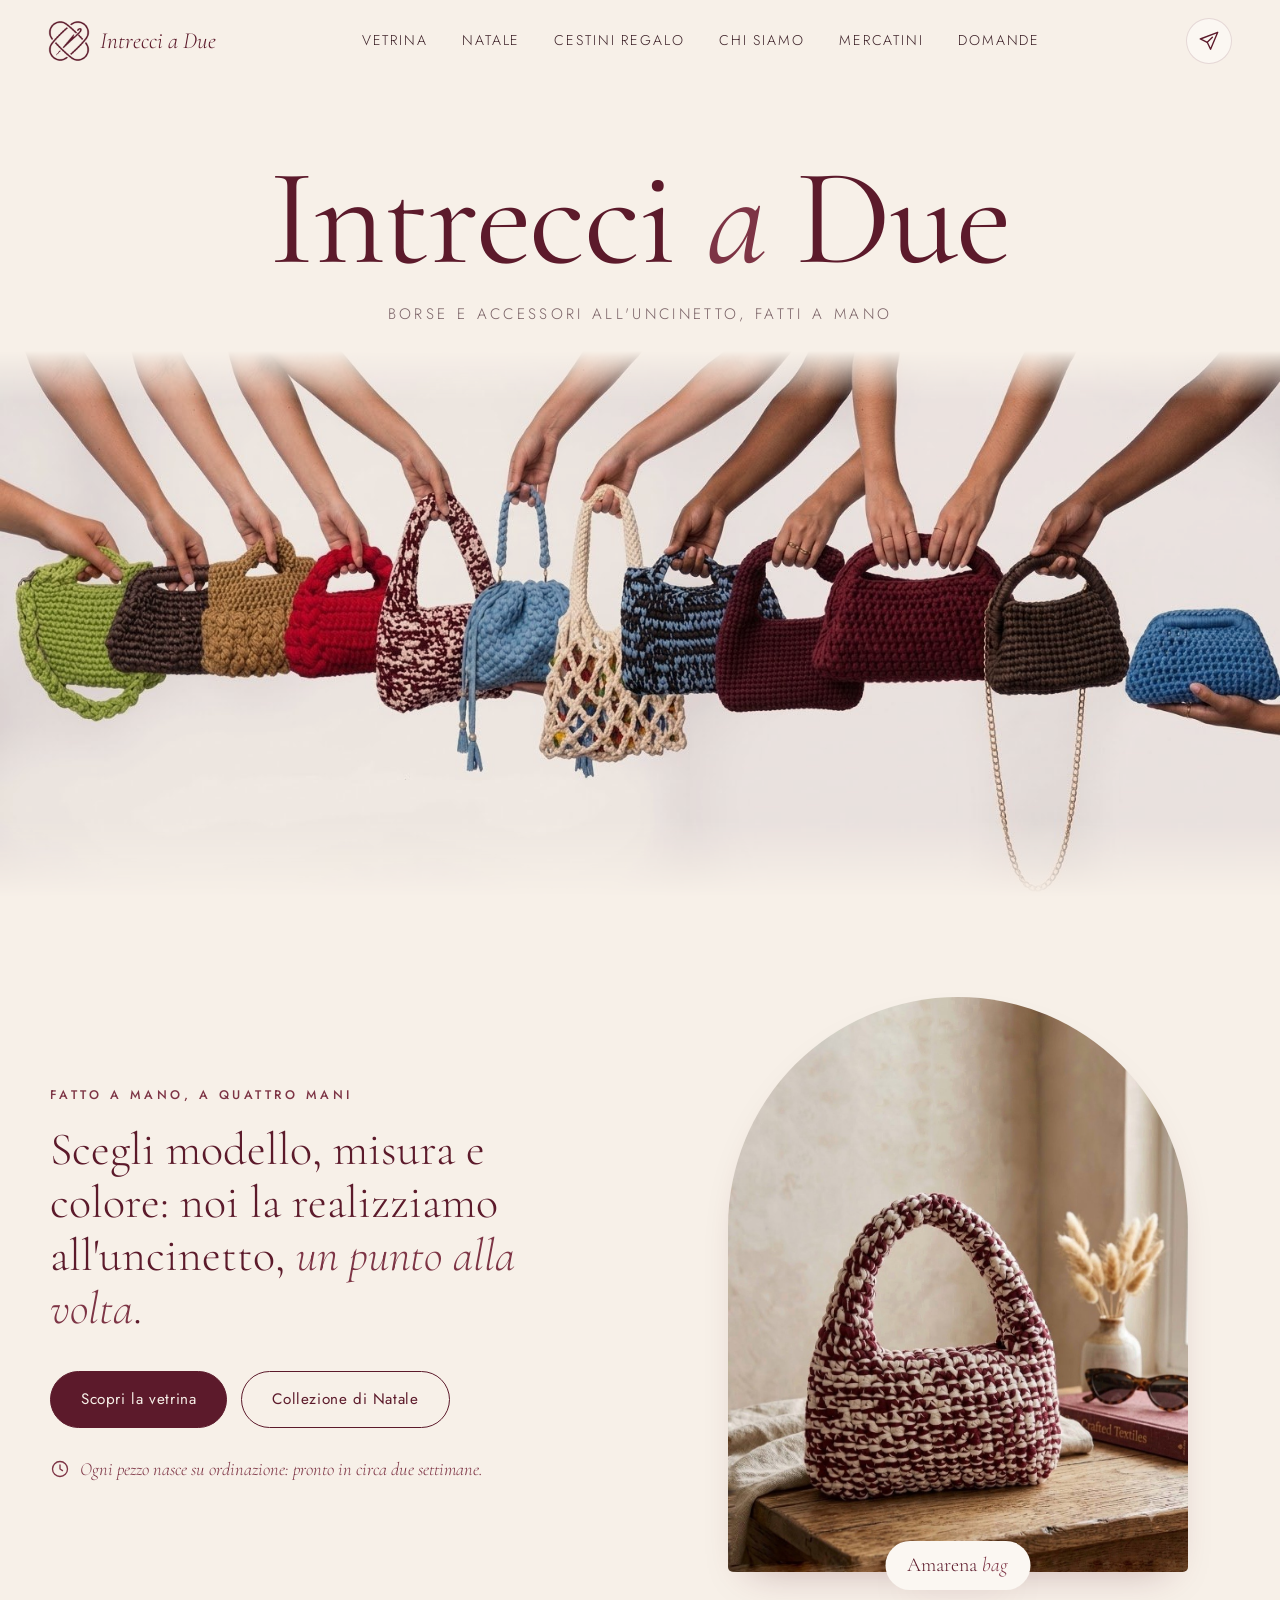
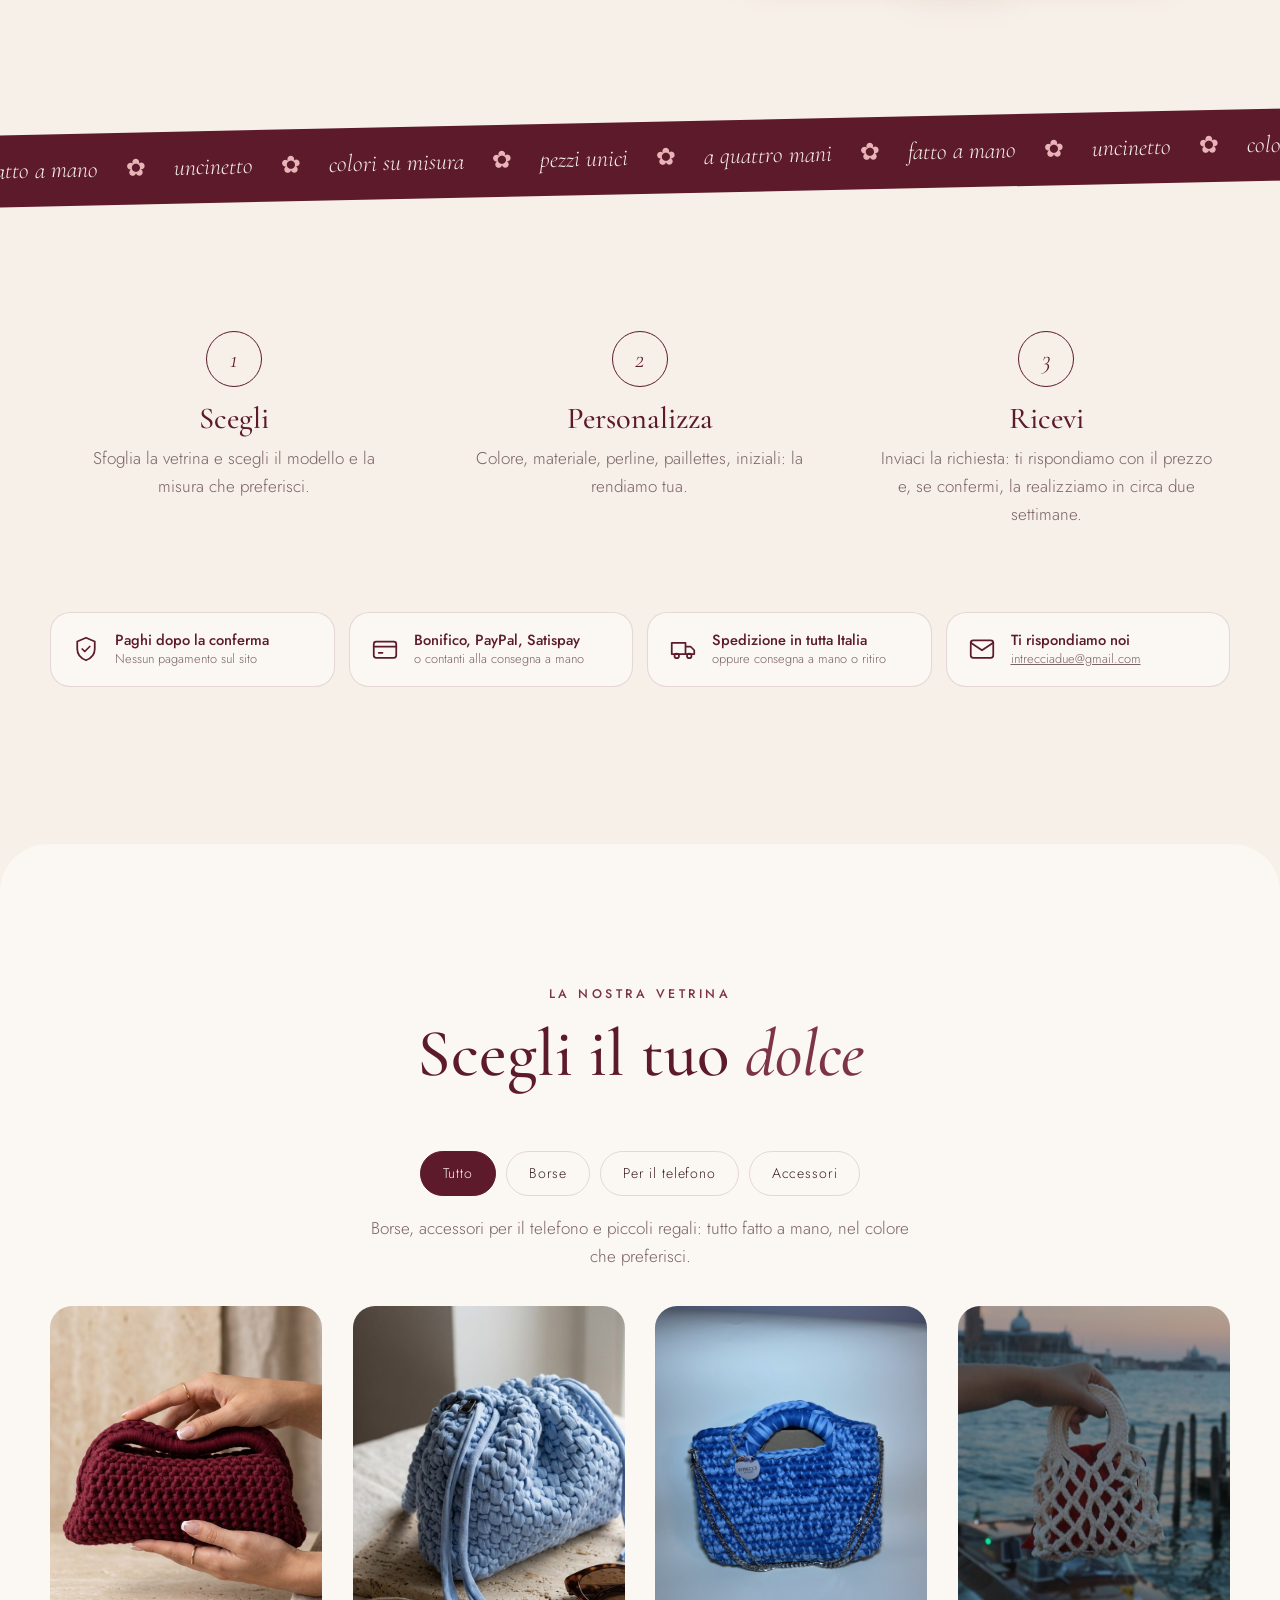
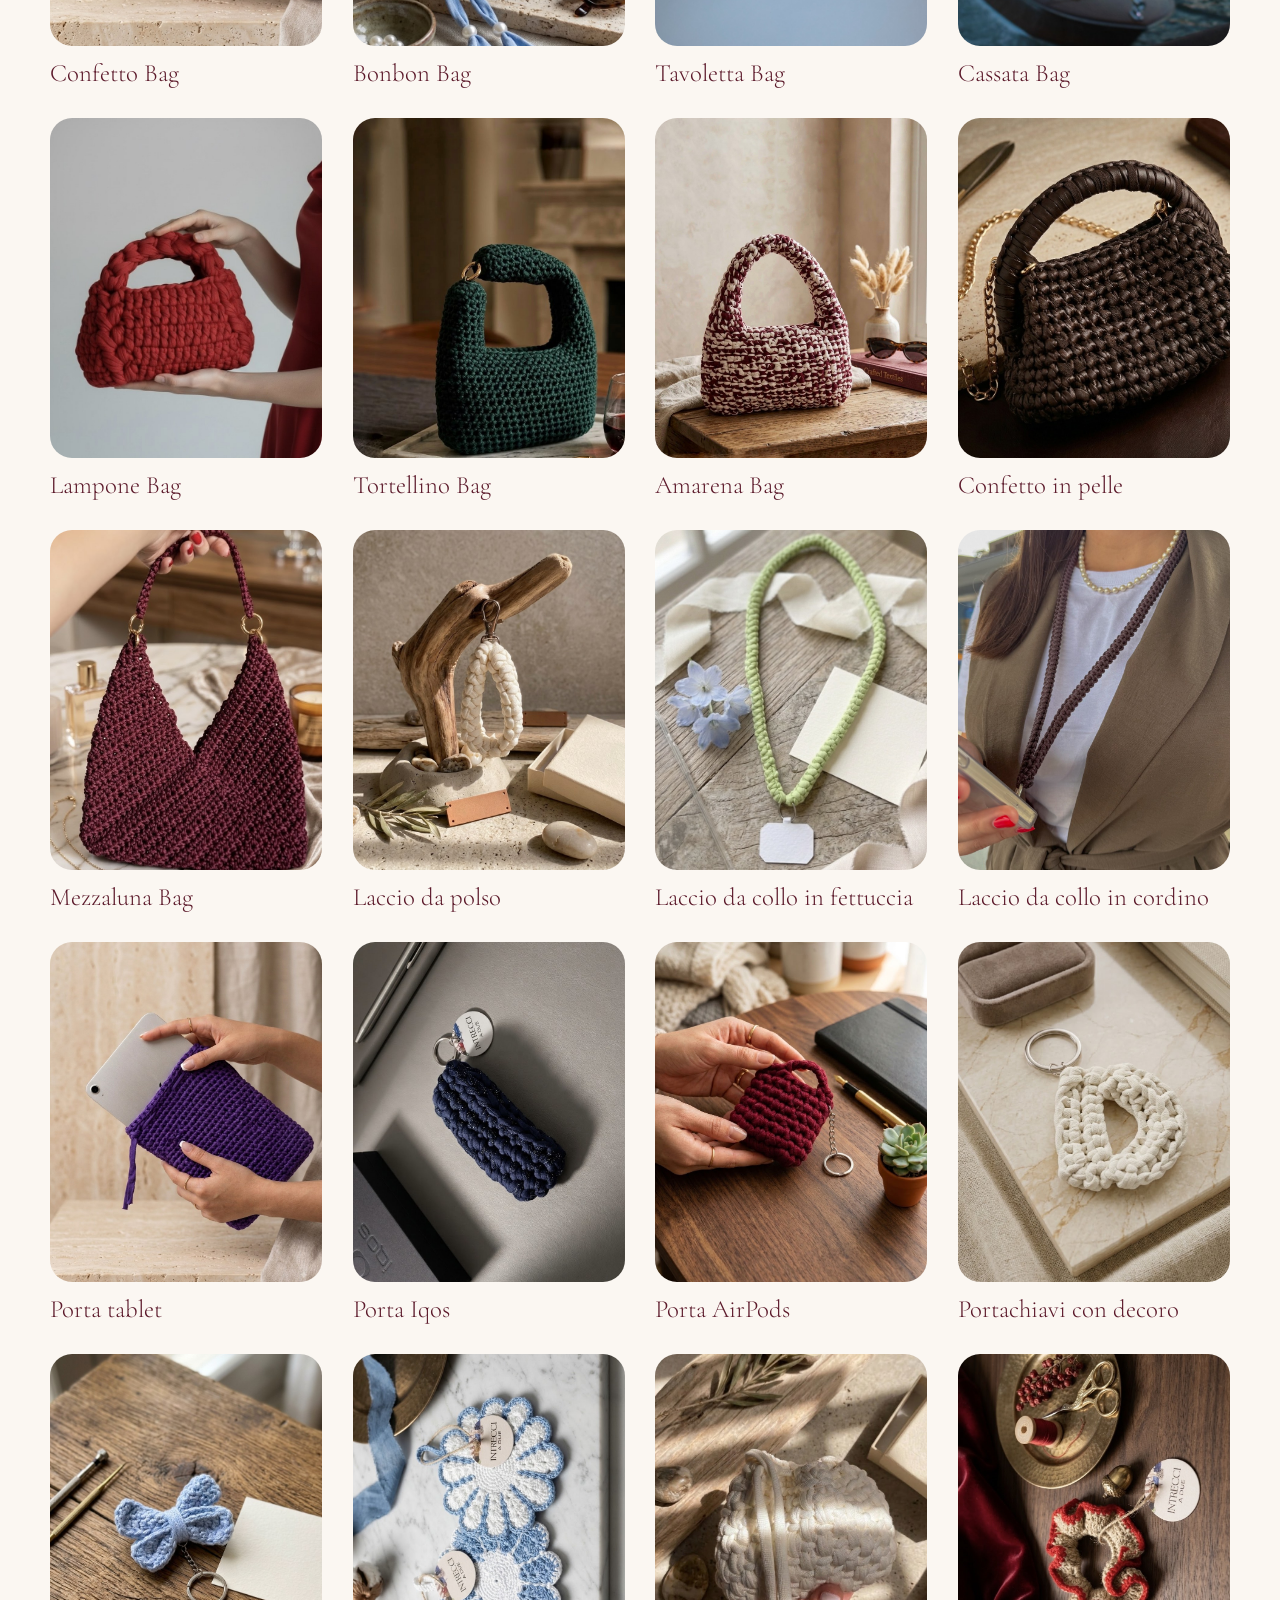
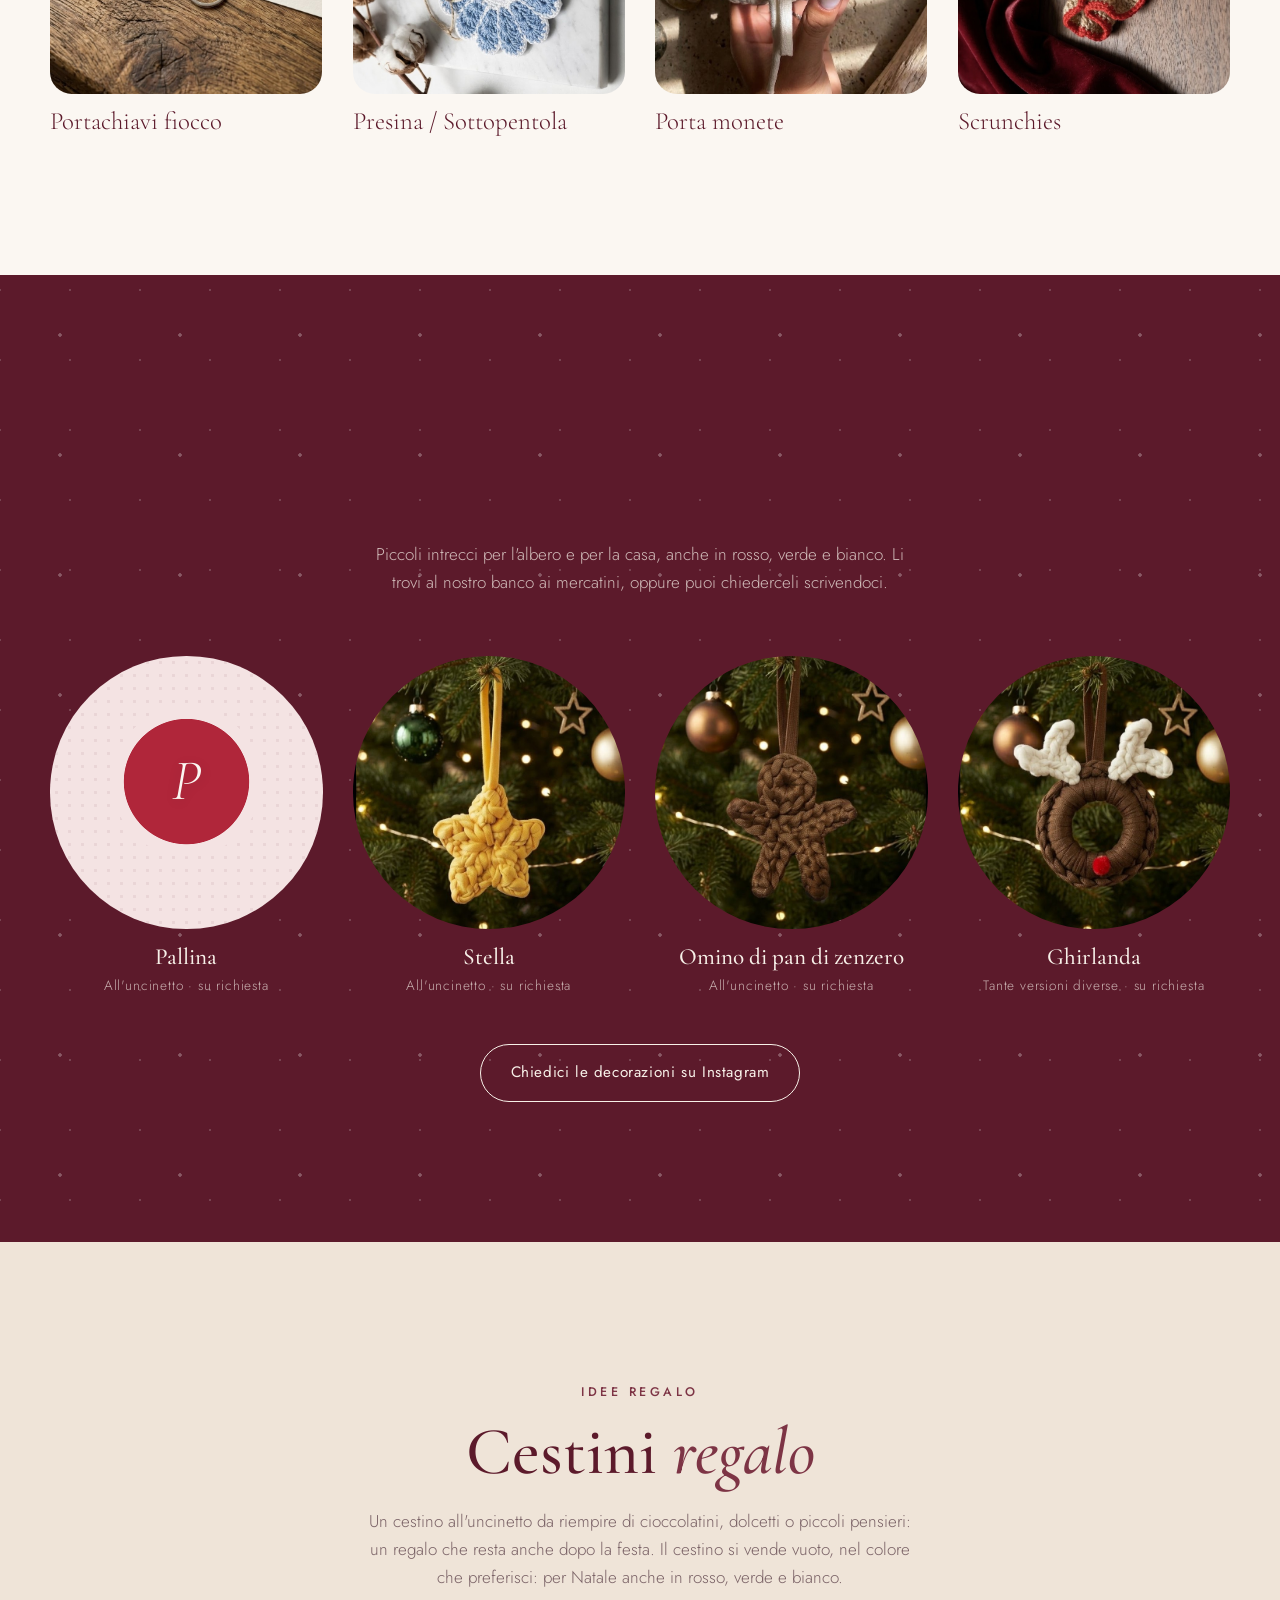
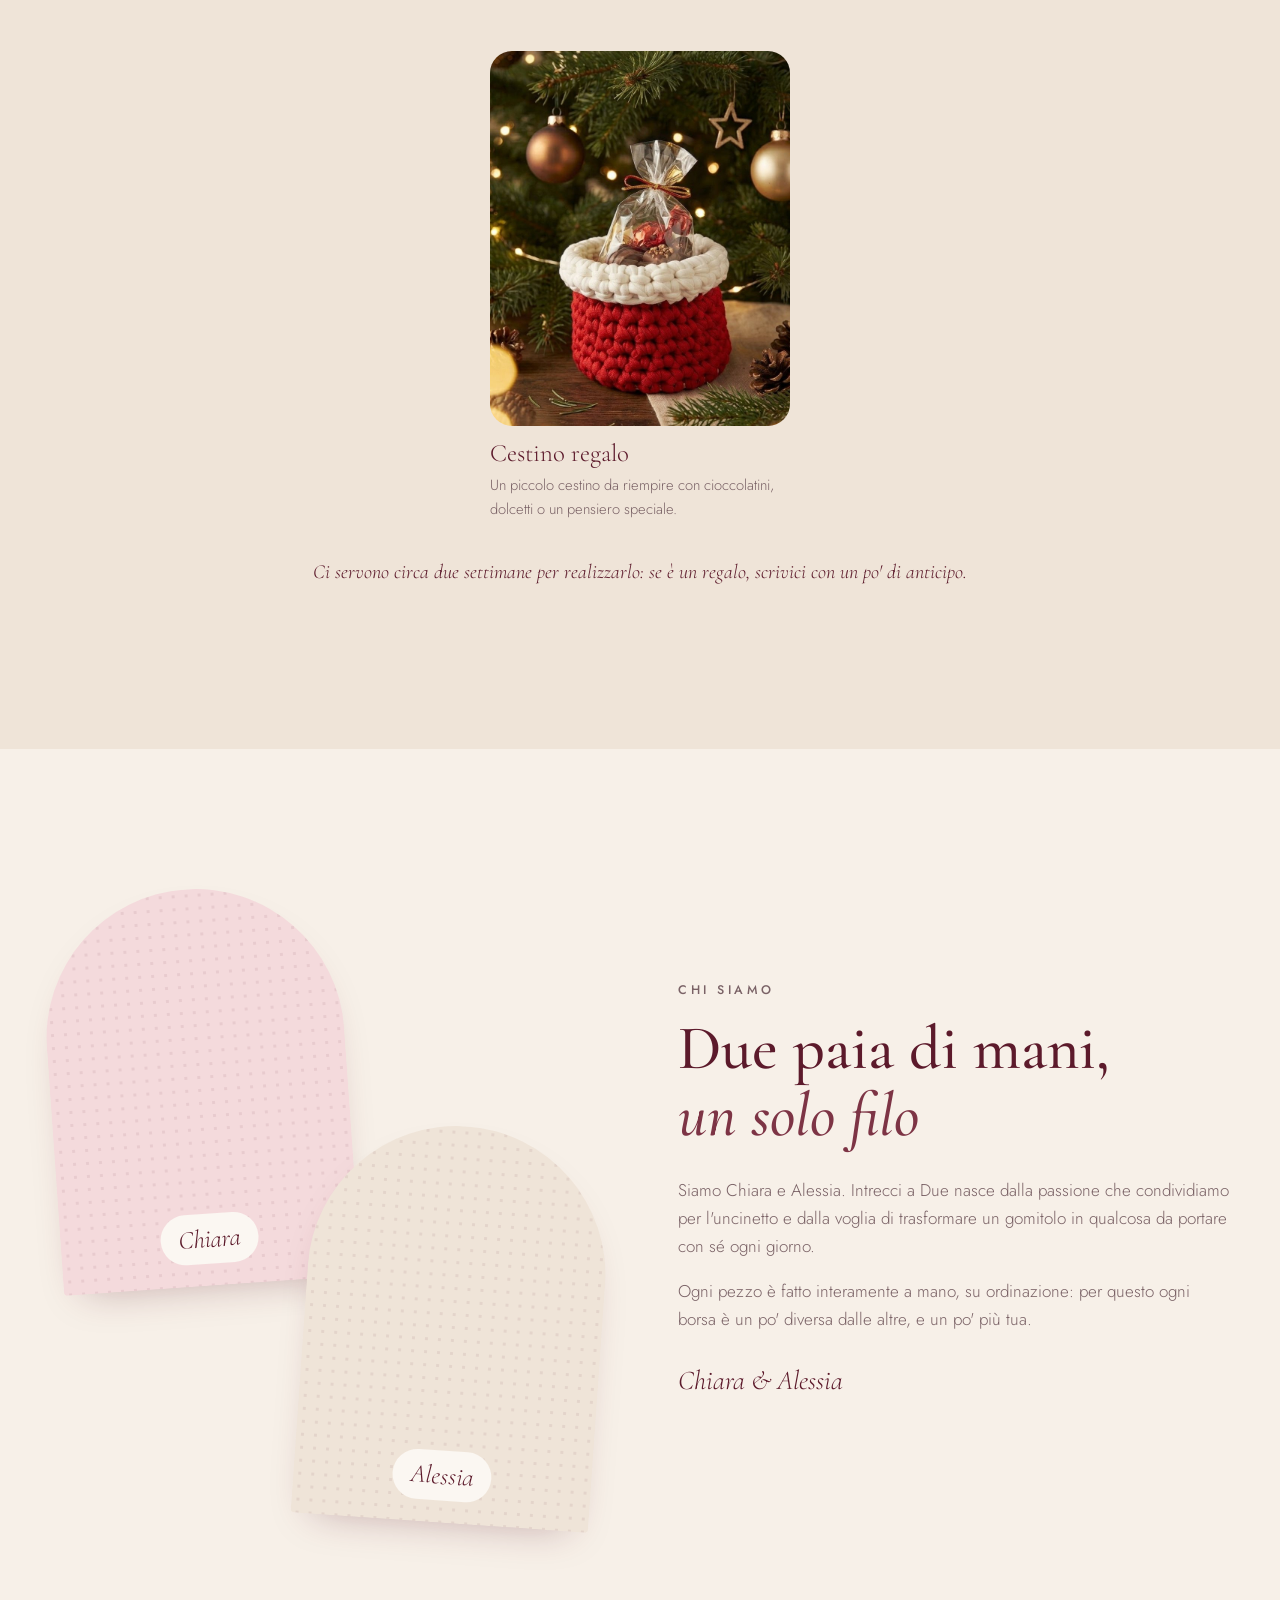
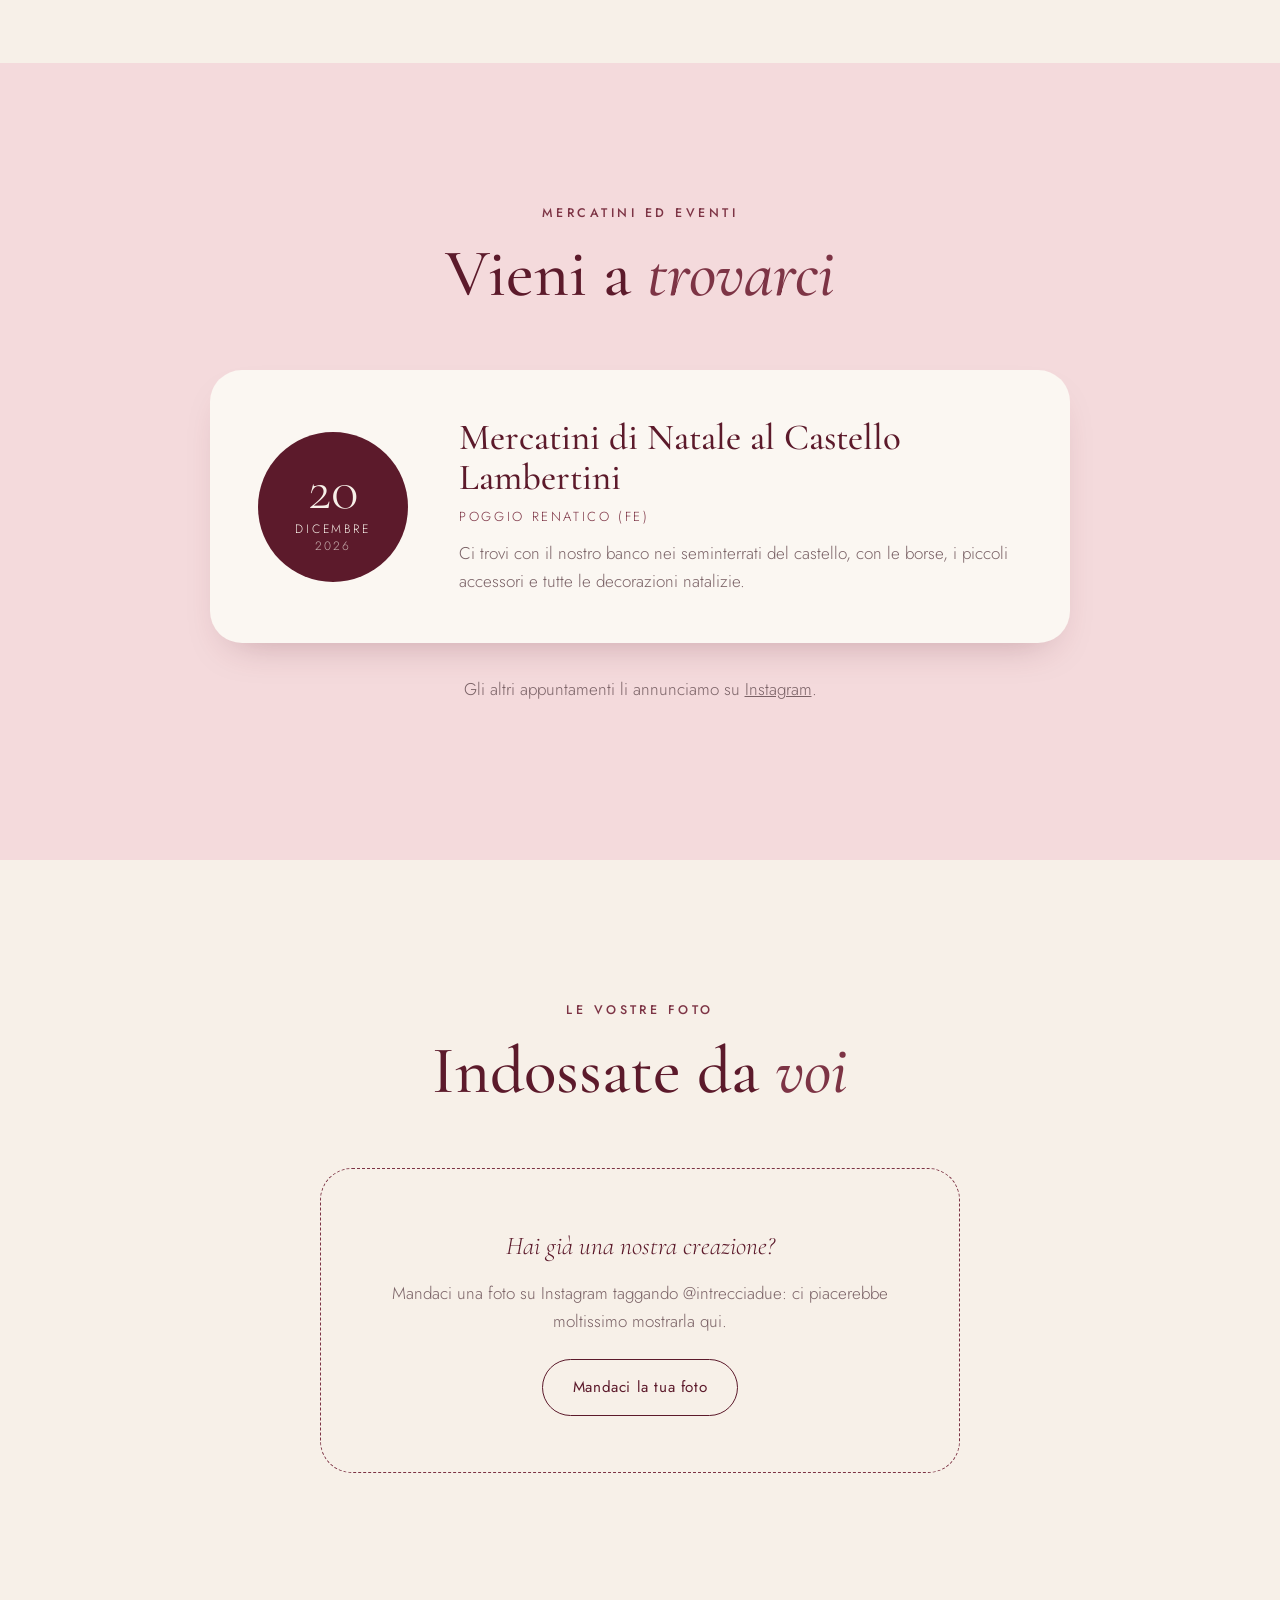
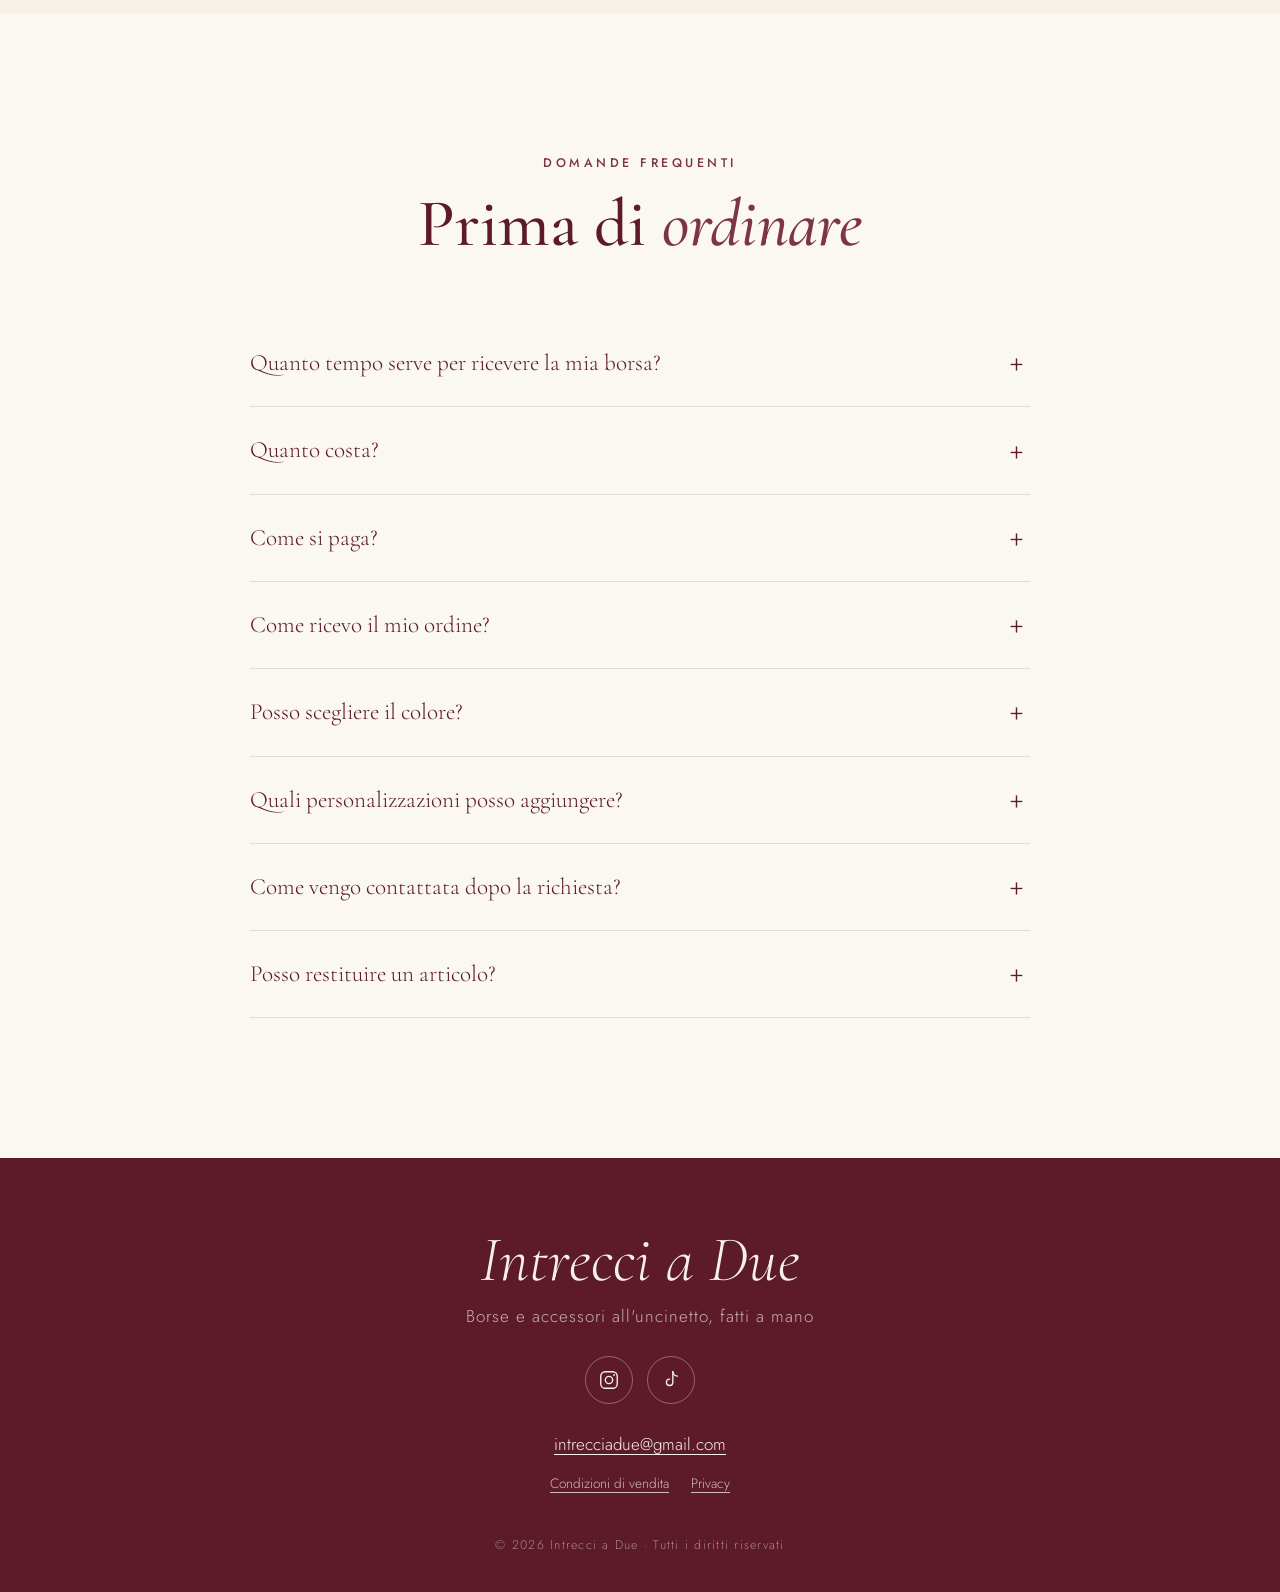
==== commit c148899d: "Rosso, verde e bianco per i regali di Natale Co-Authored-By: Claude Opus 5.5 <noreply@anthropic.com>" ====
--- a/index.html
+++ b/index.html
@@ -121,7 +121,7 @@
       <header class="intestazione-sezione">
         <p class="occhiello rivela">Collezione di Natale</p>
         <h2 class="rivela">Decorazioni da <em>appendere</em></h2>
-        <p class="sezione-sotto rivela">Piccoli intrecci per l'albero e per la casa. Li trovi al nostro banco ai mercatini, oppure puoi chiederceli scrivendoci.</p>
+        <p class="sezione-sotto rivela">Piccoli intrecci per l'albero e per la casa, anche in rosso, verde e bianco. Li trovi al nostro banco ai mercatini, oppure puoi chiederceli scrivendoci.</p>
       </header>
       <div class="natale-griglia" id="nataleGriglia"></div>
       <div class="centrato rivela">
@@ -134,7 +134,7 @@
       <header class="intestazione-sezione">
         <p class="occhiello rivela">Idee regalo</p>
         <h2 class="rivela">Cestini <em>regalo</em></h2>
-        <p class="sezione-sotto rivela">Un cestino all'uncinetto da riempire di cioccolatini, dolcetti o piccoli pensieri: un regalo che resta anche dopo la festa. Il cestino si vende vuoto, nel colore che preferisci.</p>
+        <p class="sezione-sotto rivela">Un cestino all'uncinetto da riempire di cioccolatini, dolcetti o piccoli pensieri: un regalo che resta anche dopo la festa. Il cestino si vende vuoto, nel colore che preferisci: per Natale anche in rosso, verde e bianco.</p>
       </header>
       <div class="cestini-griglia" id="cestiniGriglia"></div>
       <p class="cestini-nota rivela">Ci servono circa due settimane per realizzarlo: se è un regalo, scrivici con un po' di anticipo.</p>
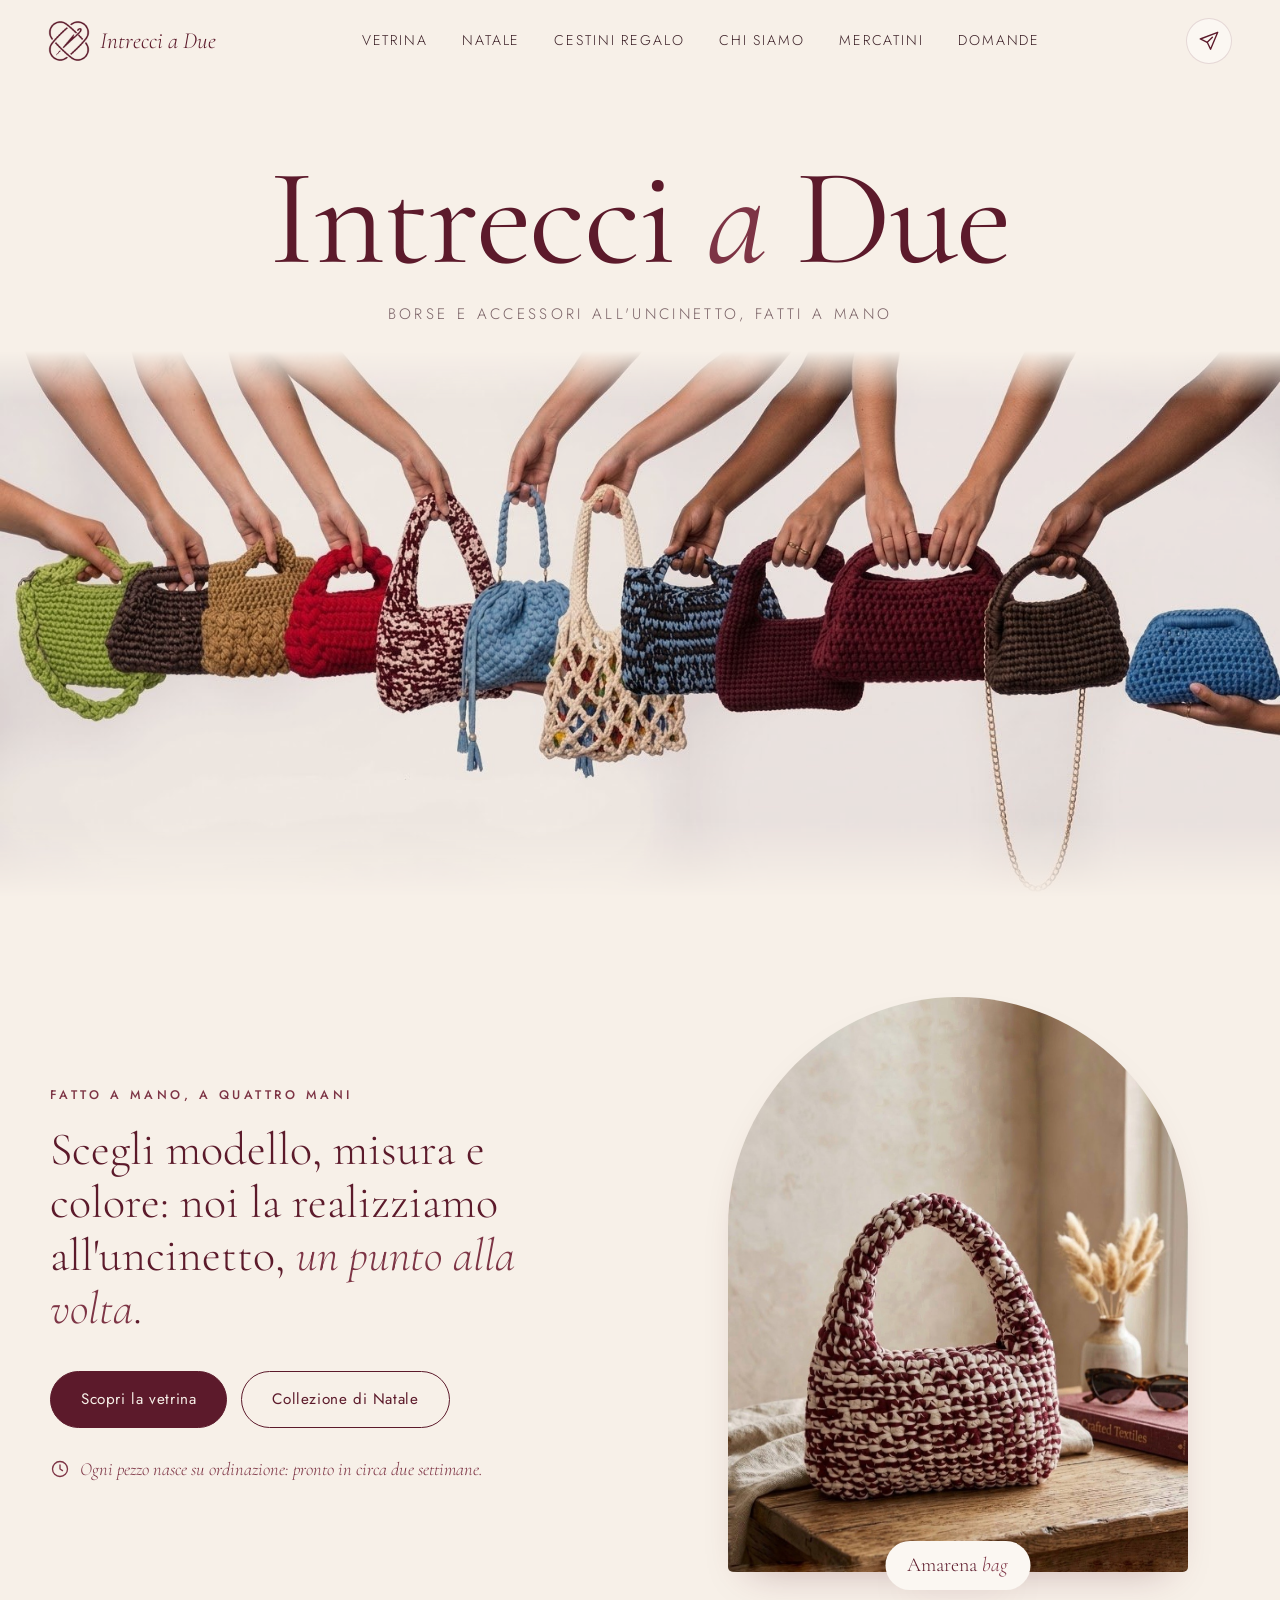
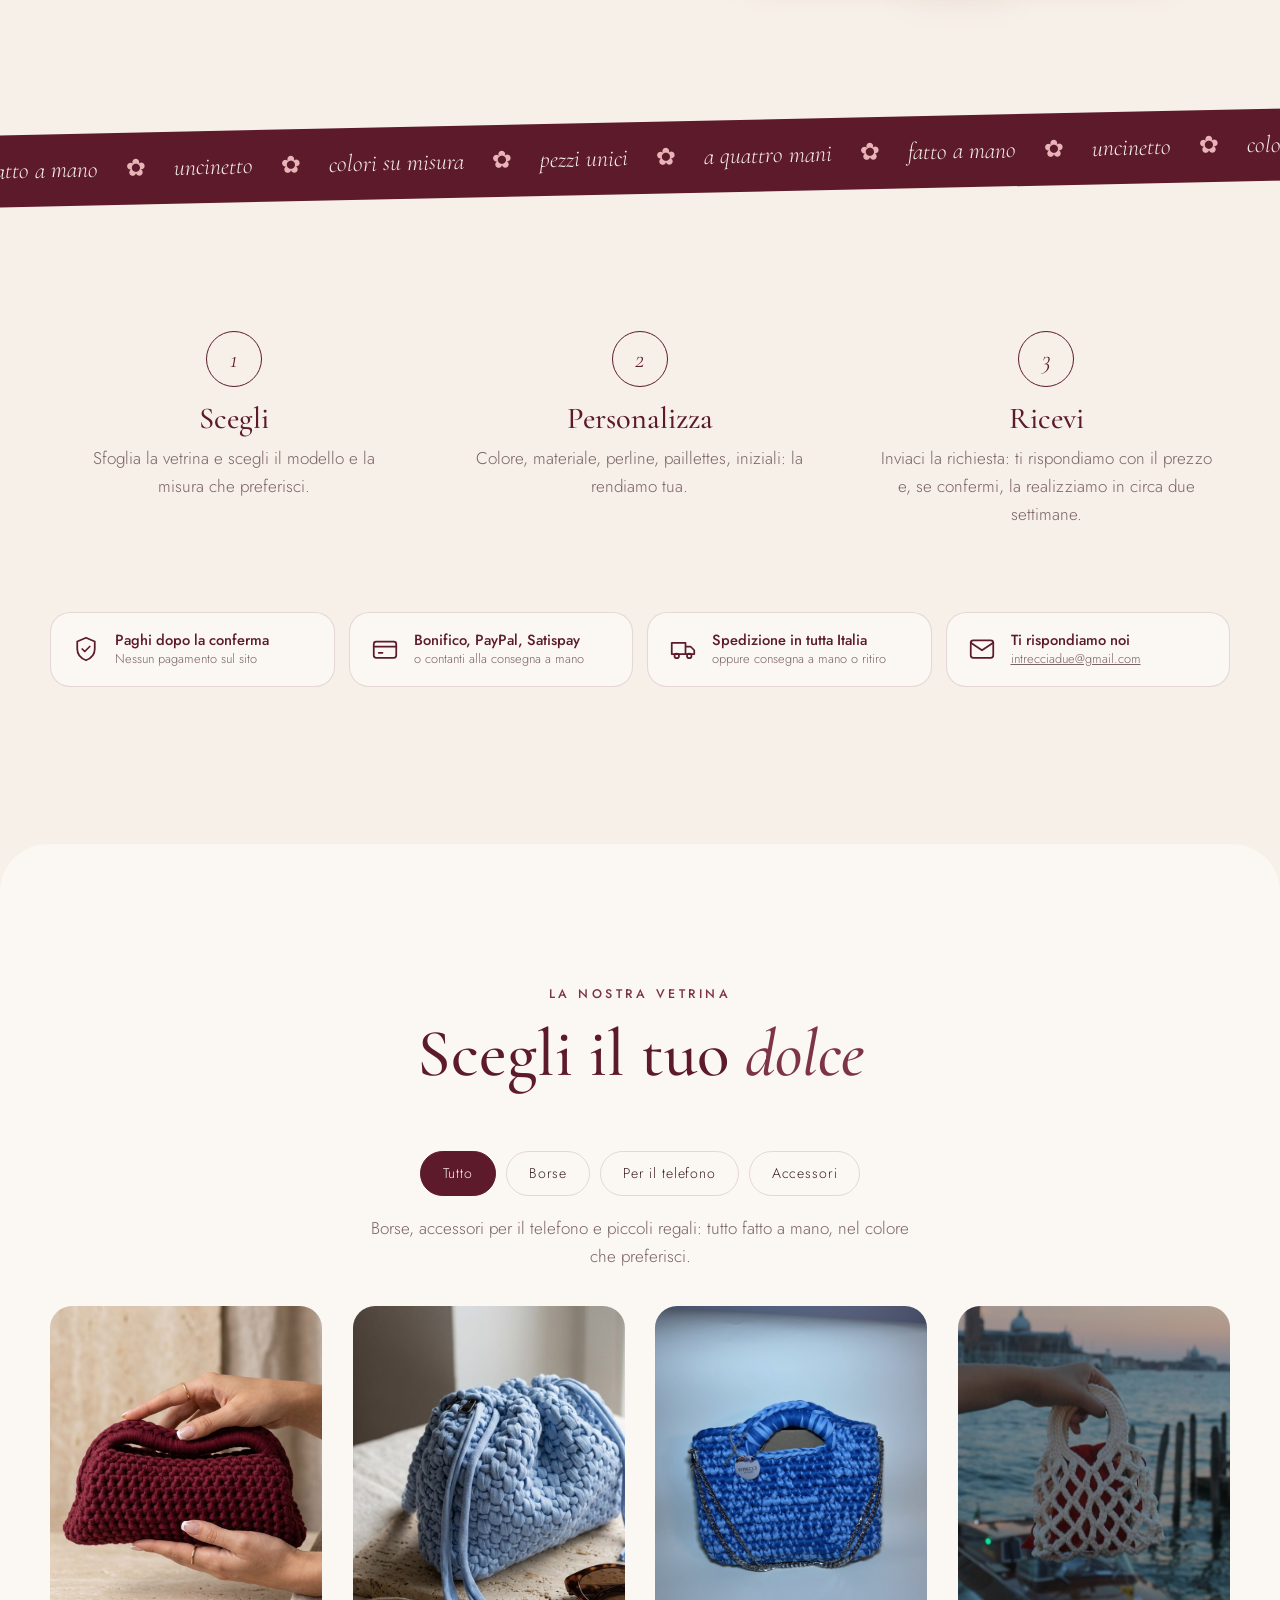
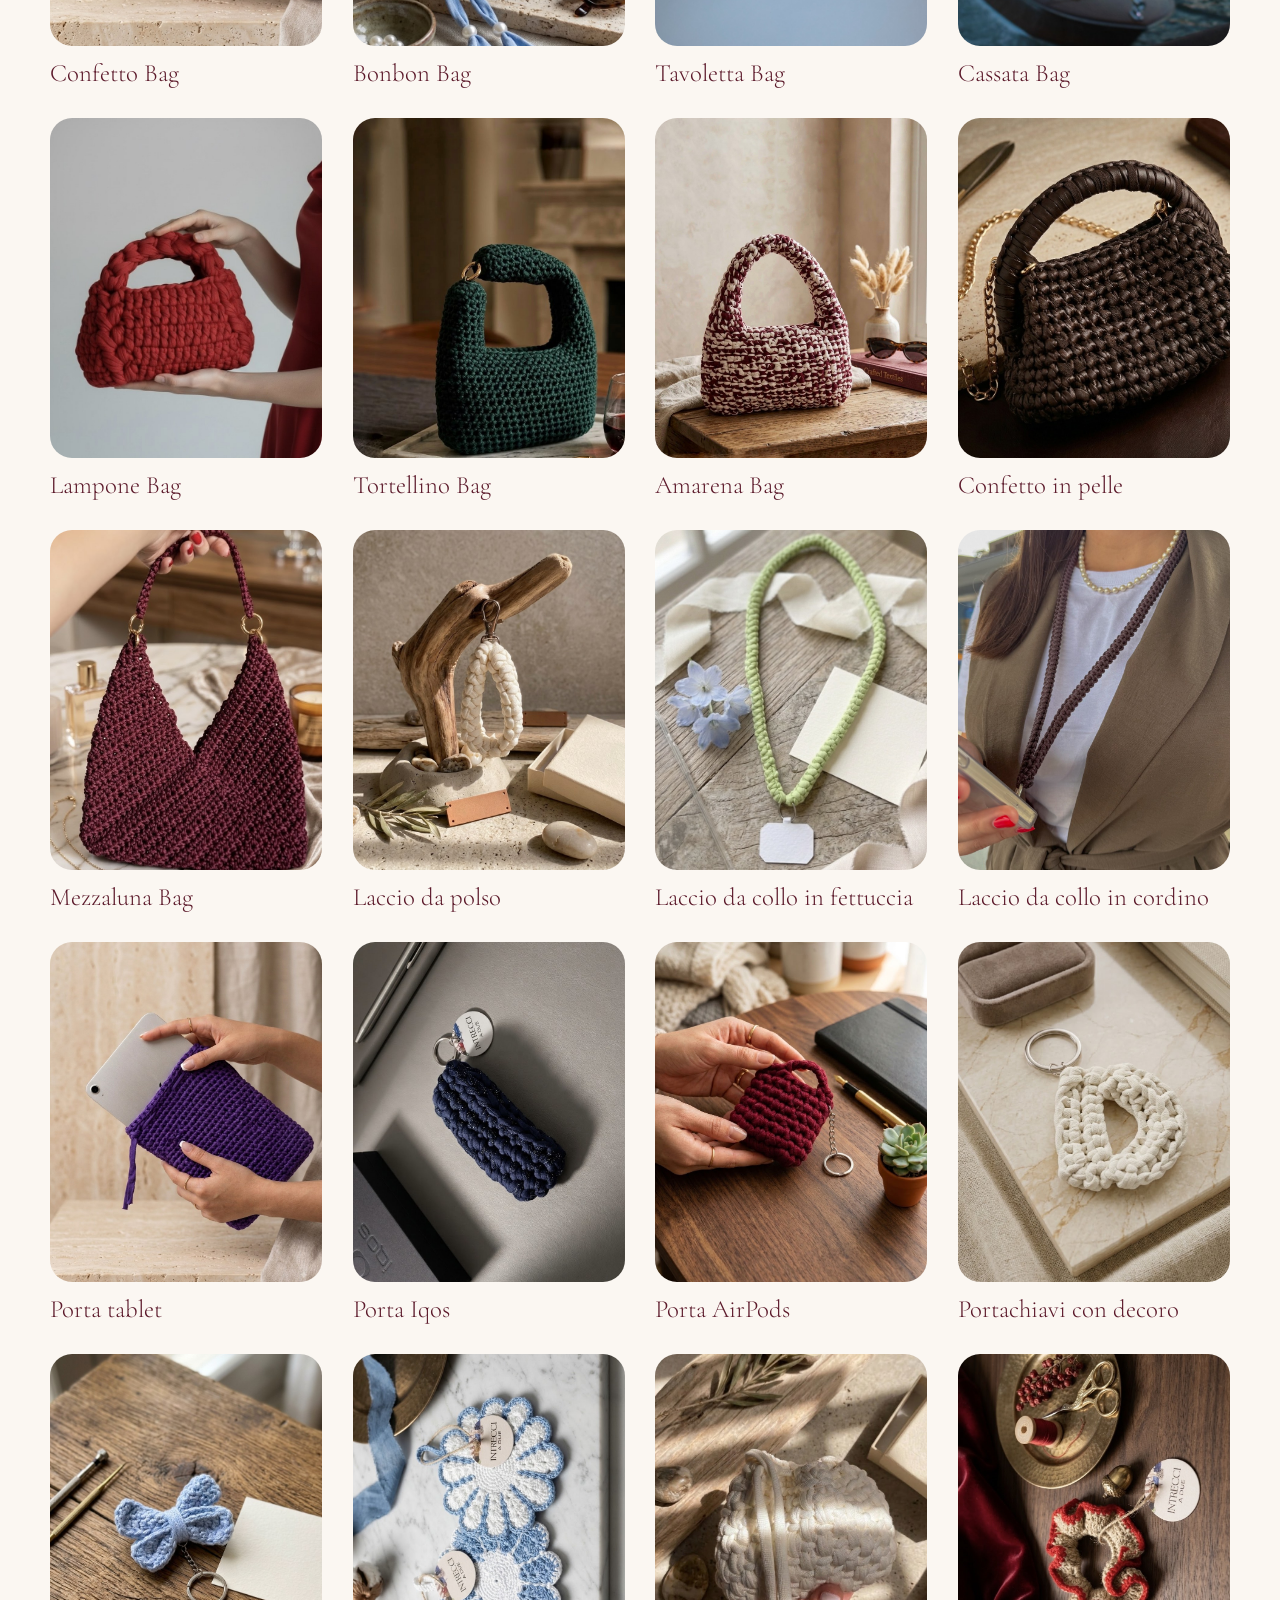
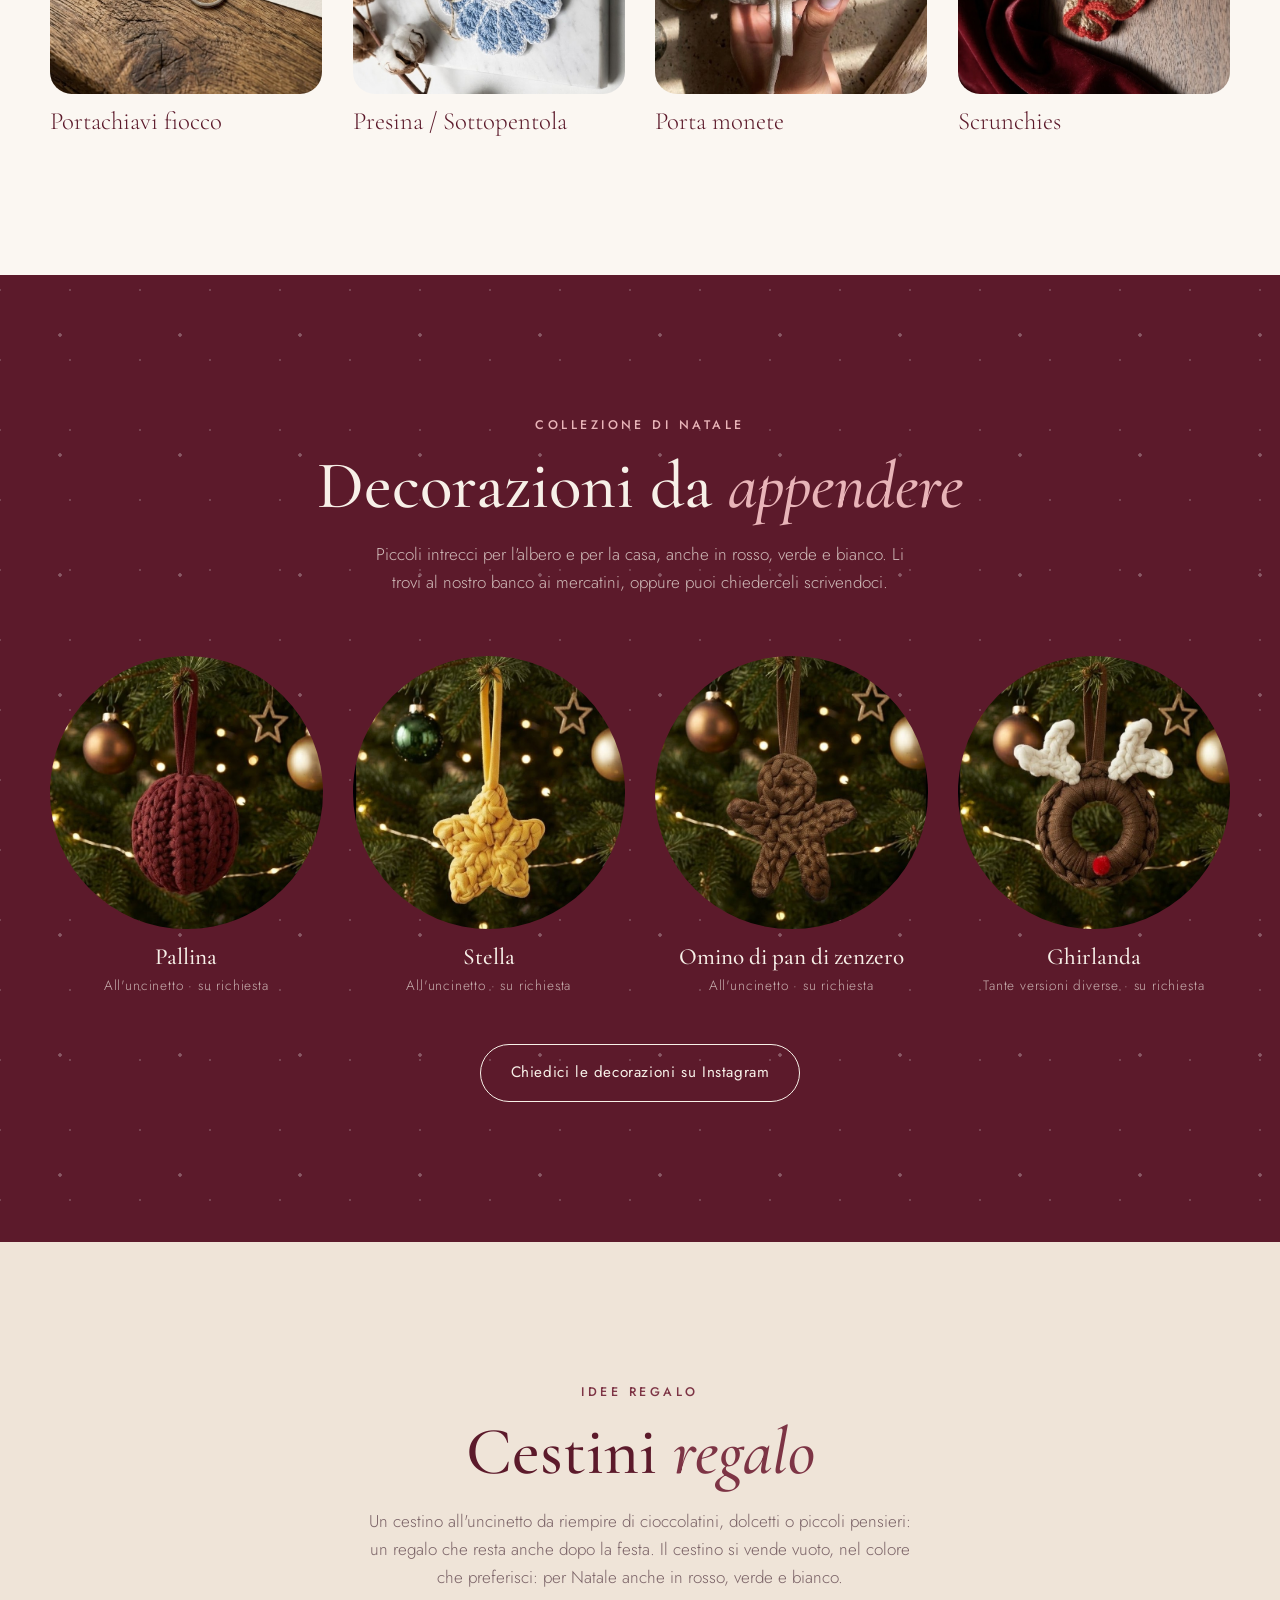
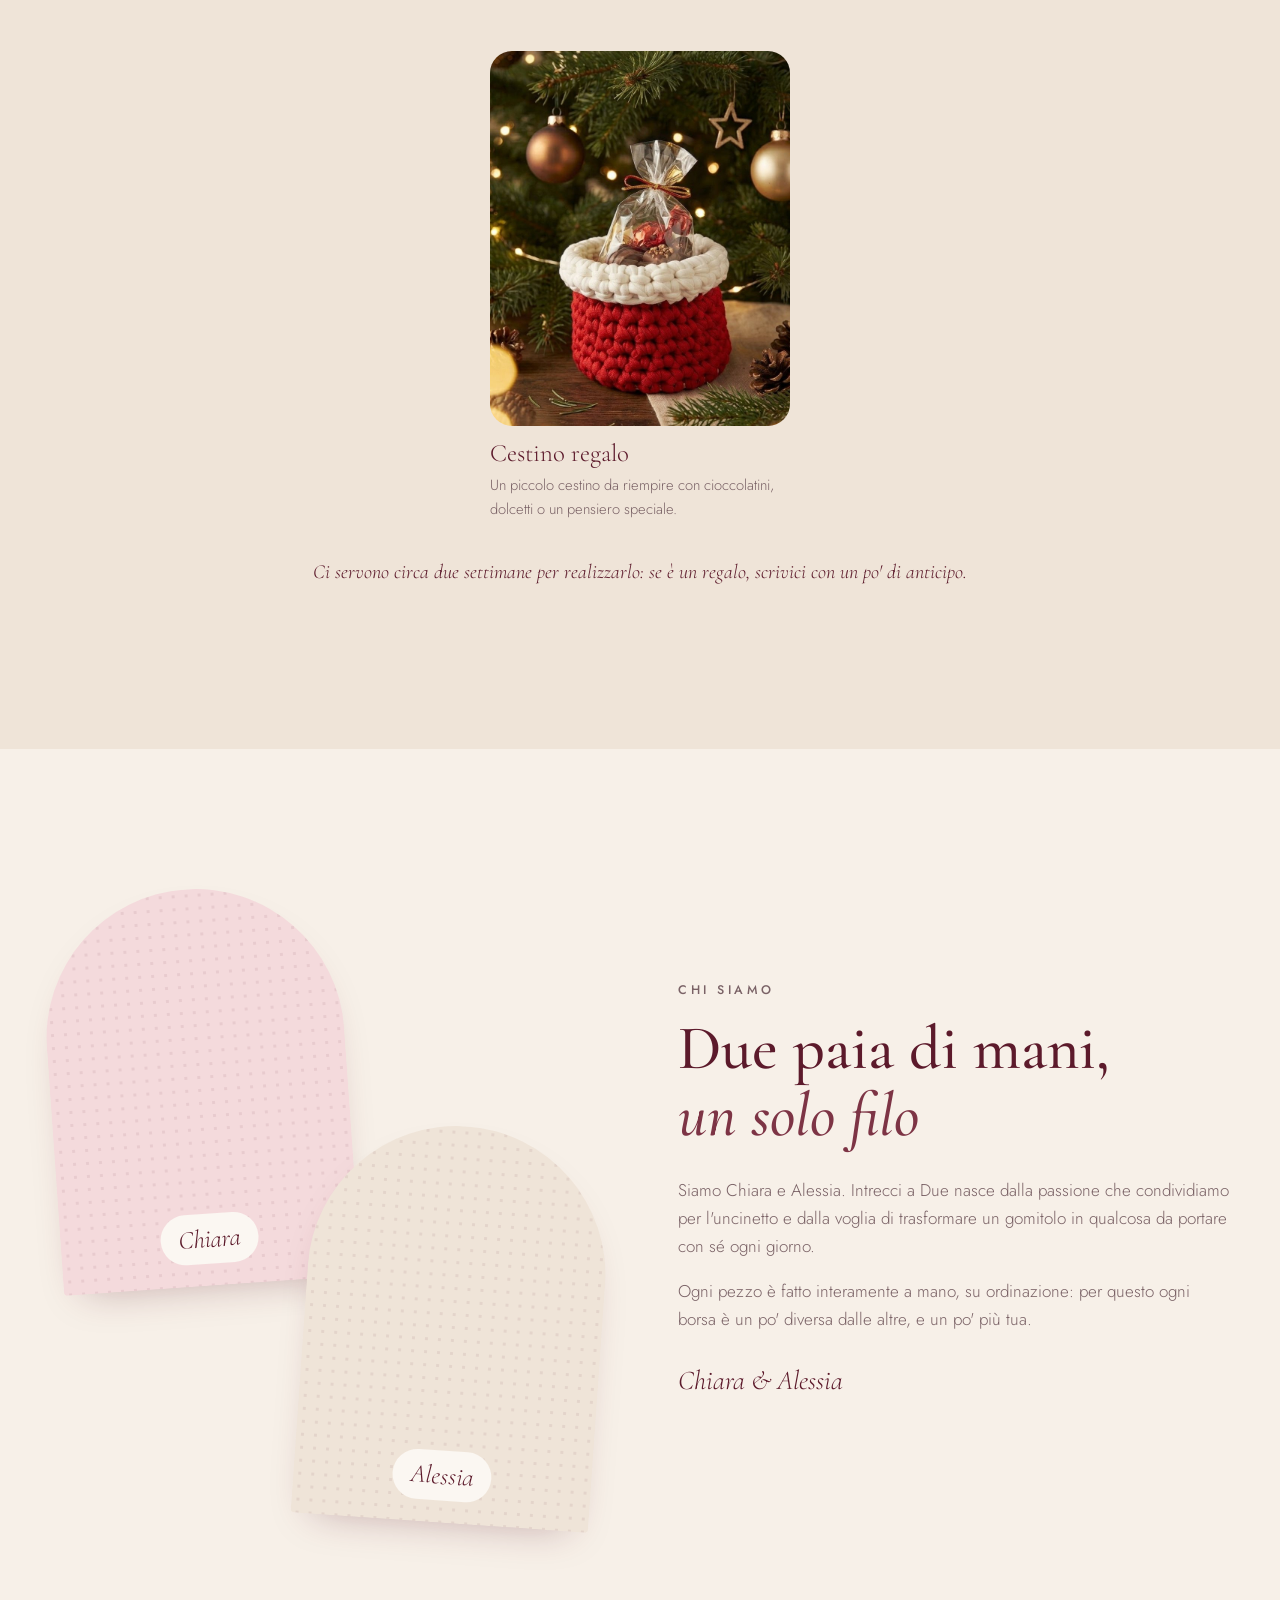
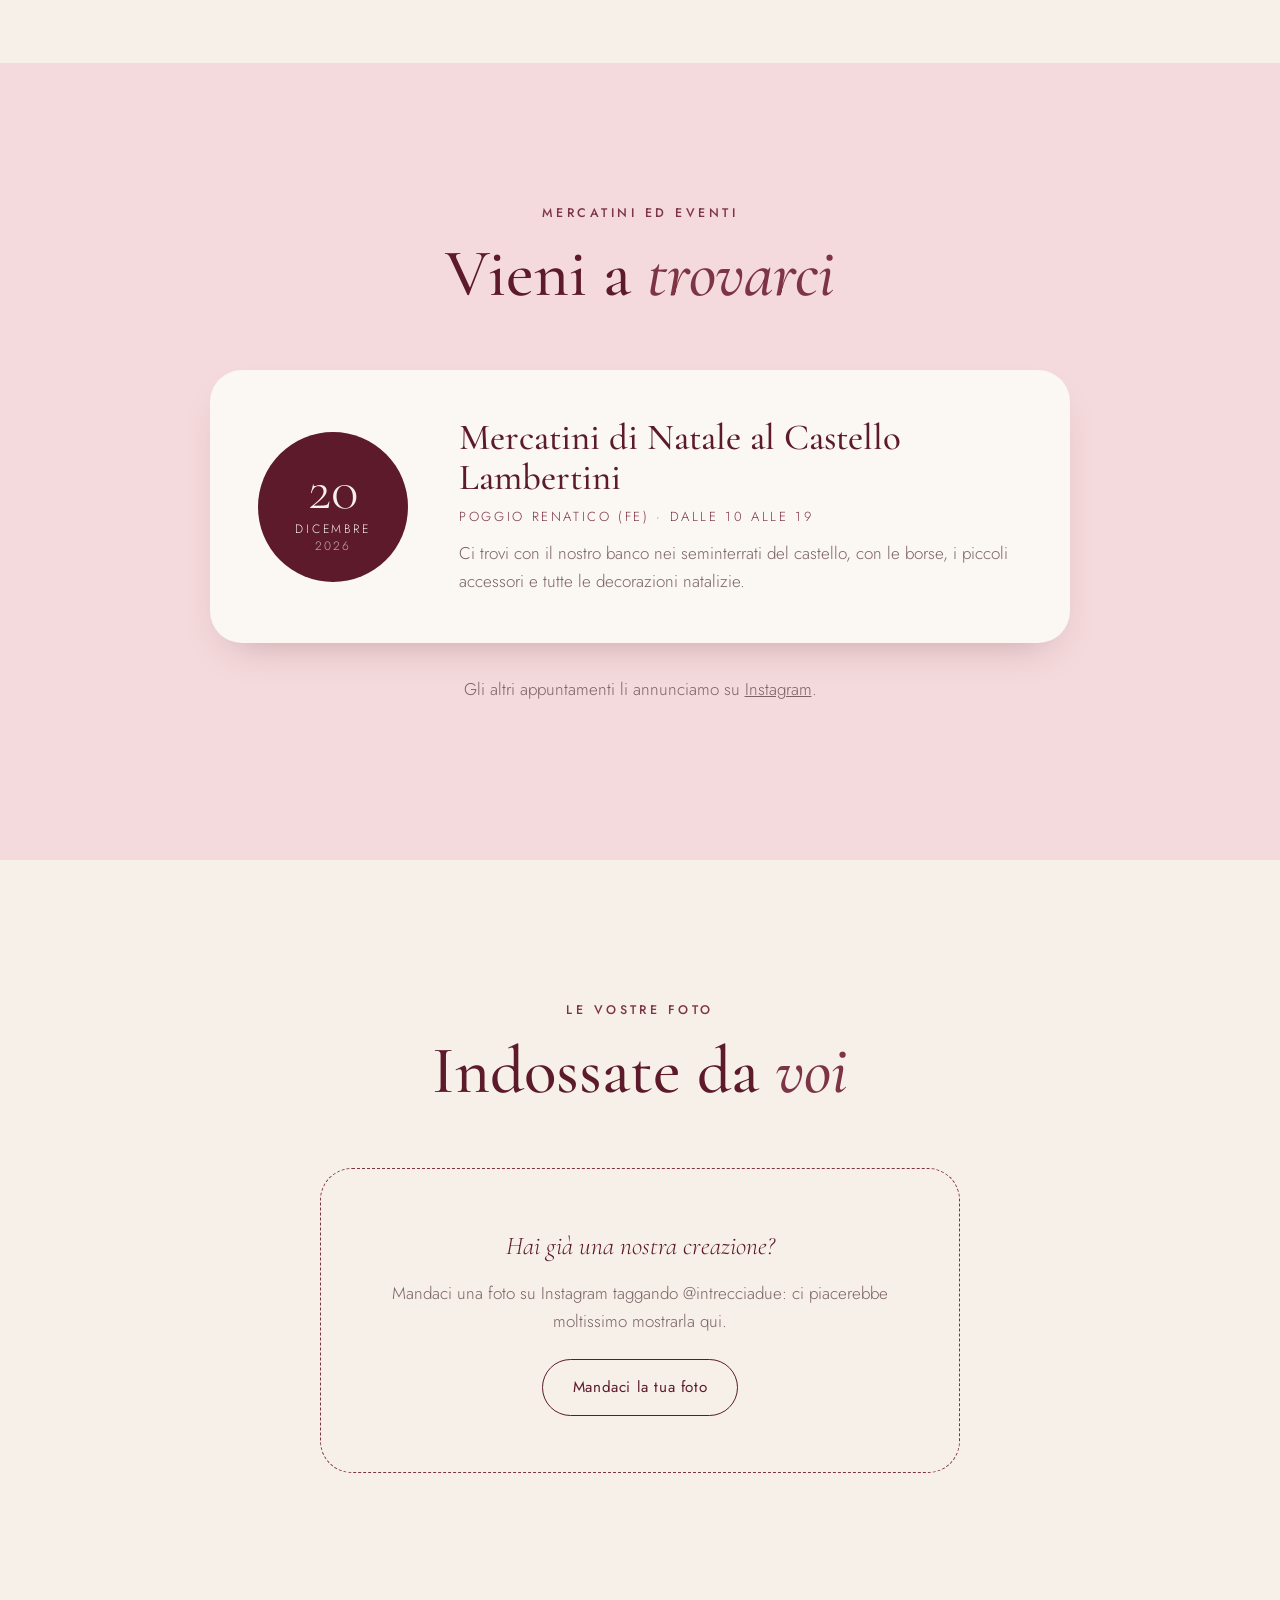
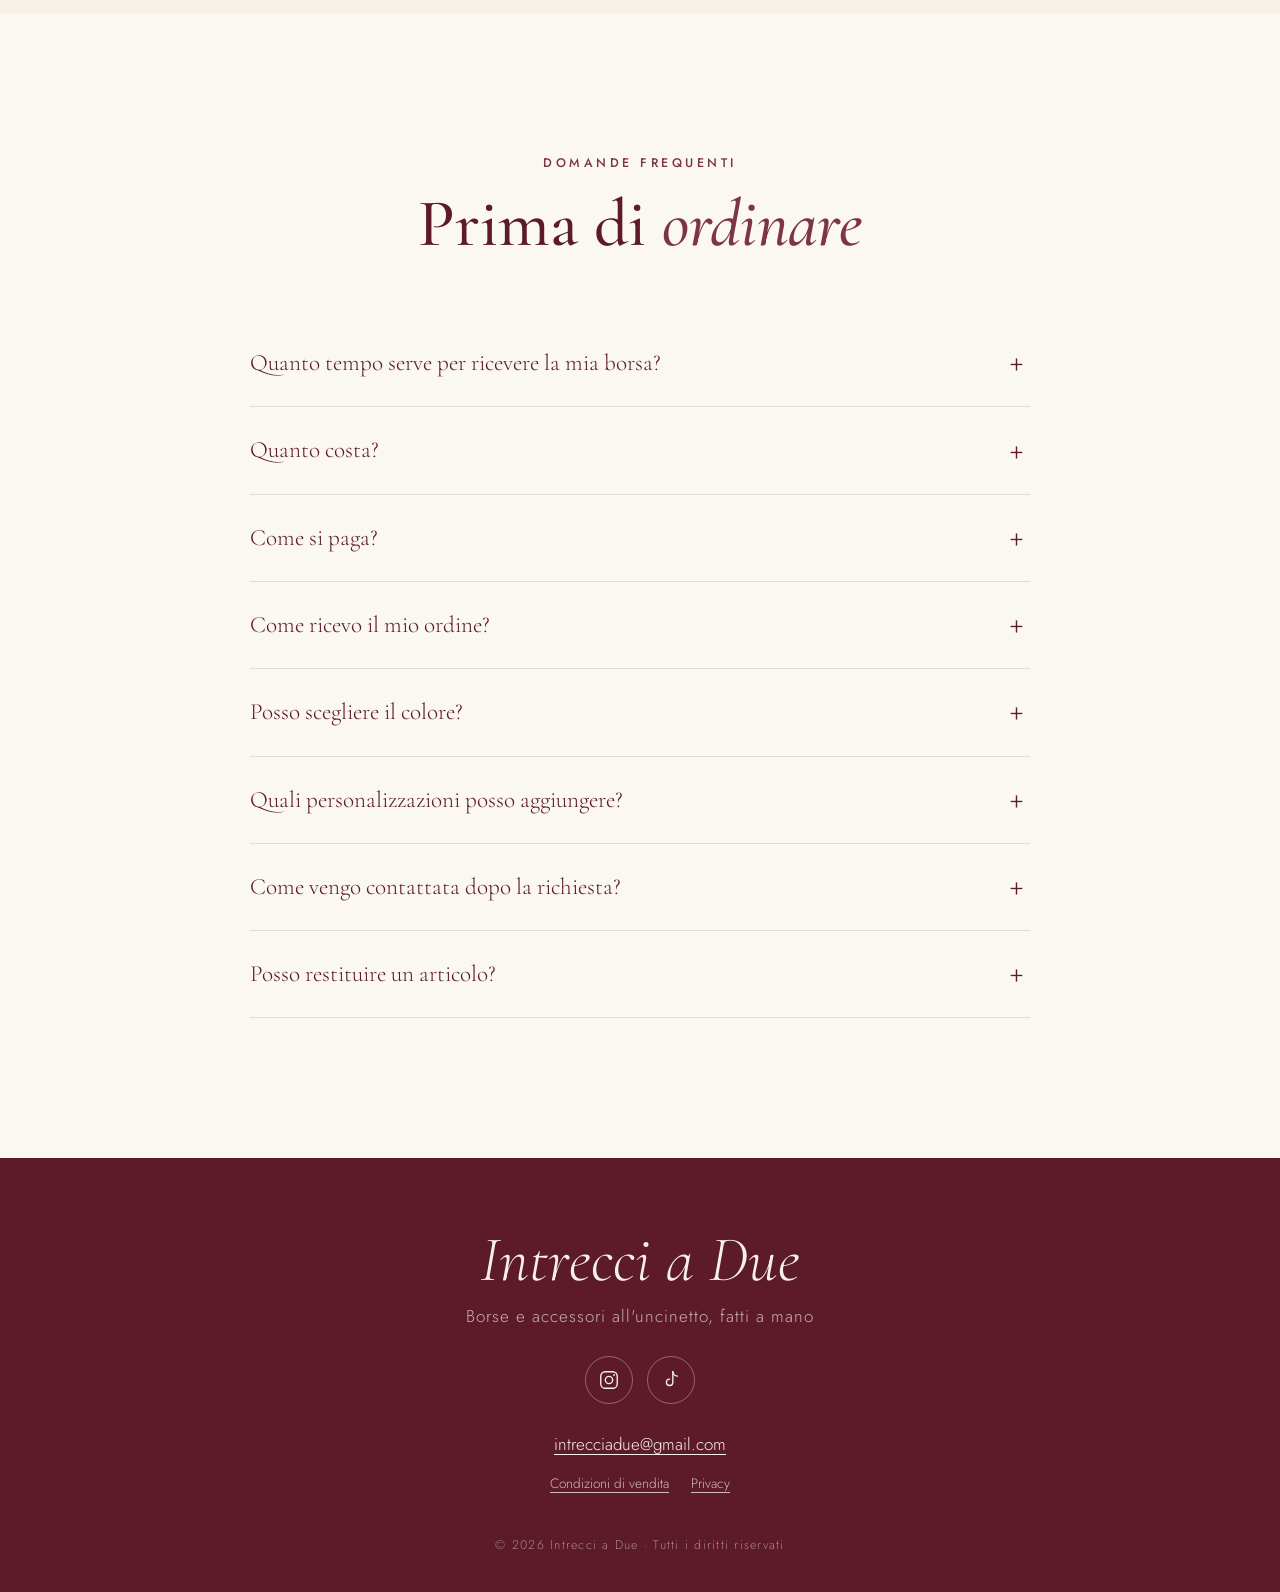
==== commit 2b7662e4: "Aggiunti gli orari del mercatino del 20 dicembre (10-19) Co-Authored-By: Claude Opus 5.5 <noreply@an" ====
--- a/index.html
+++ b/index.html
@@ -169,7 +169,7 @@
         </div>
         <div class="evento-info">
           <h3>Mercatini di Natale al Castello Lambertini</h3>
-          <p class="luogo">Poggio Renatico (FE)</p>
+          <p class="luogo">Poggio Renatico (FE) · dalle 10 alle 19</p>
           <p>Ci trovi con il nostro banco nei seminterrati del castello, con le borse, i piccoli accessori e tutte le decorazioni natalizie.</p>
         </div>
       </article>
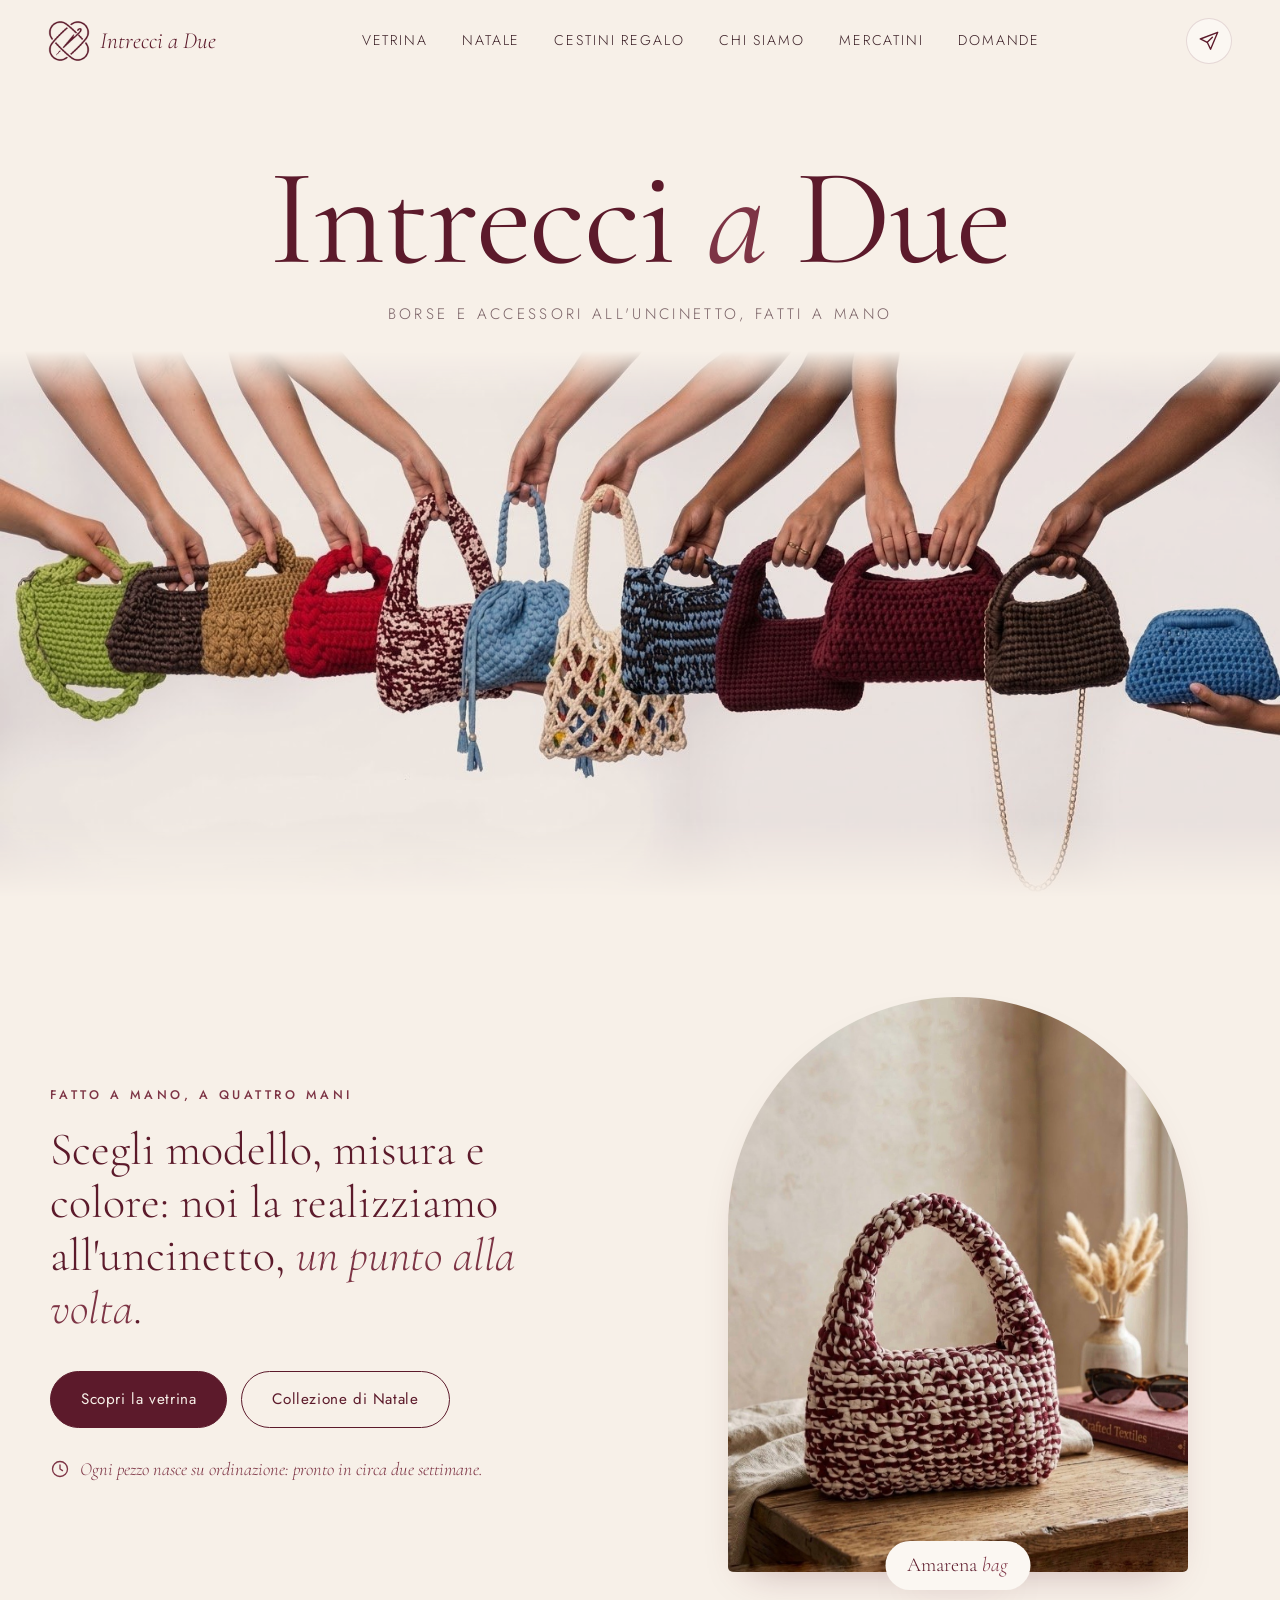
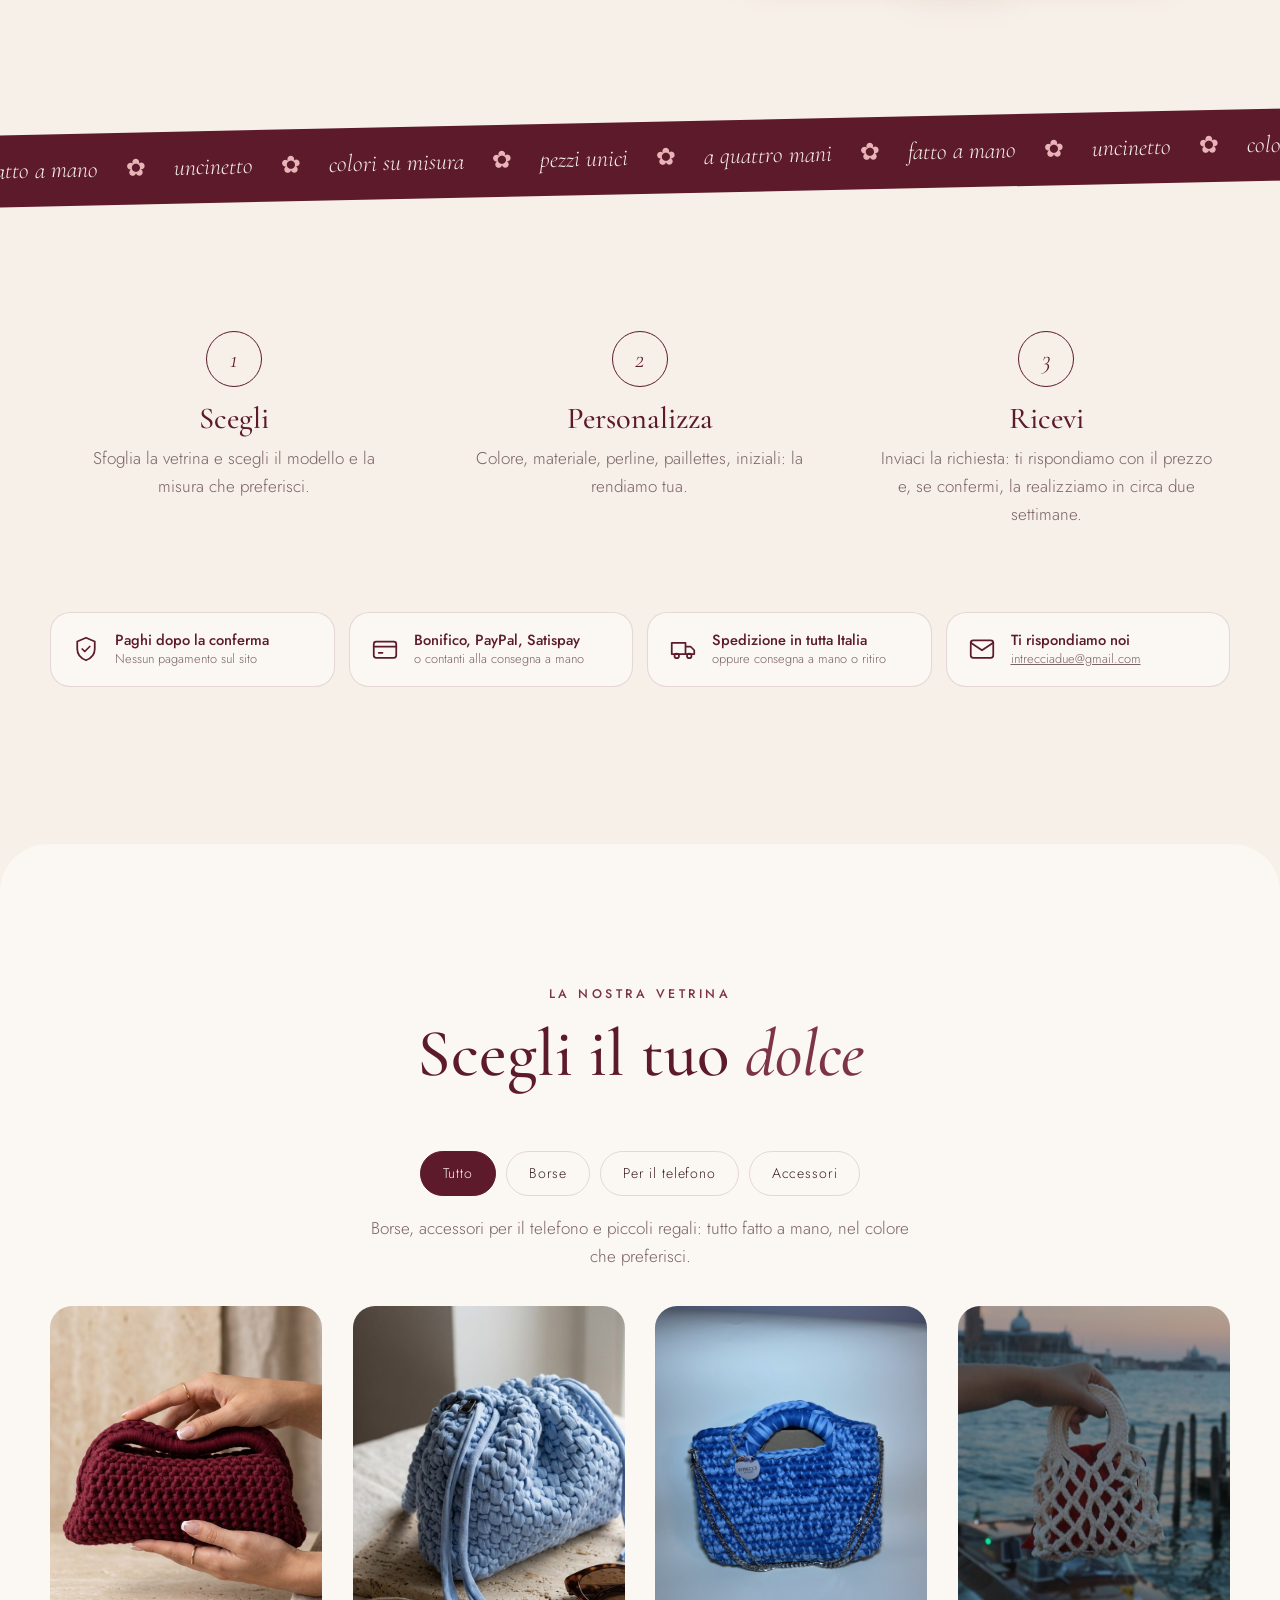
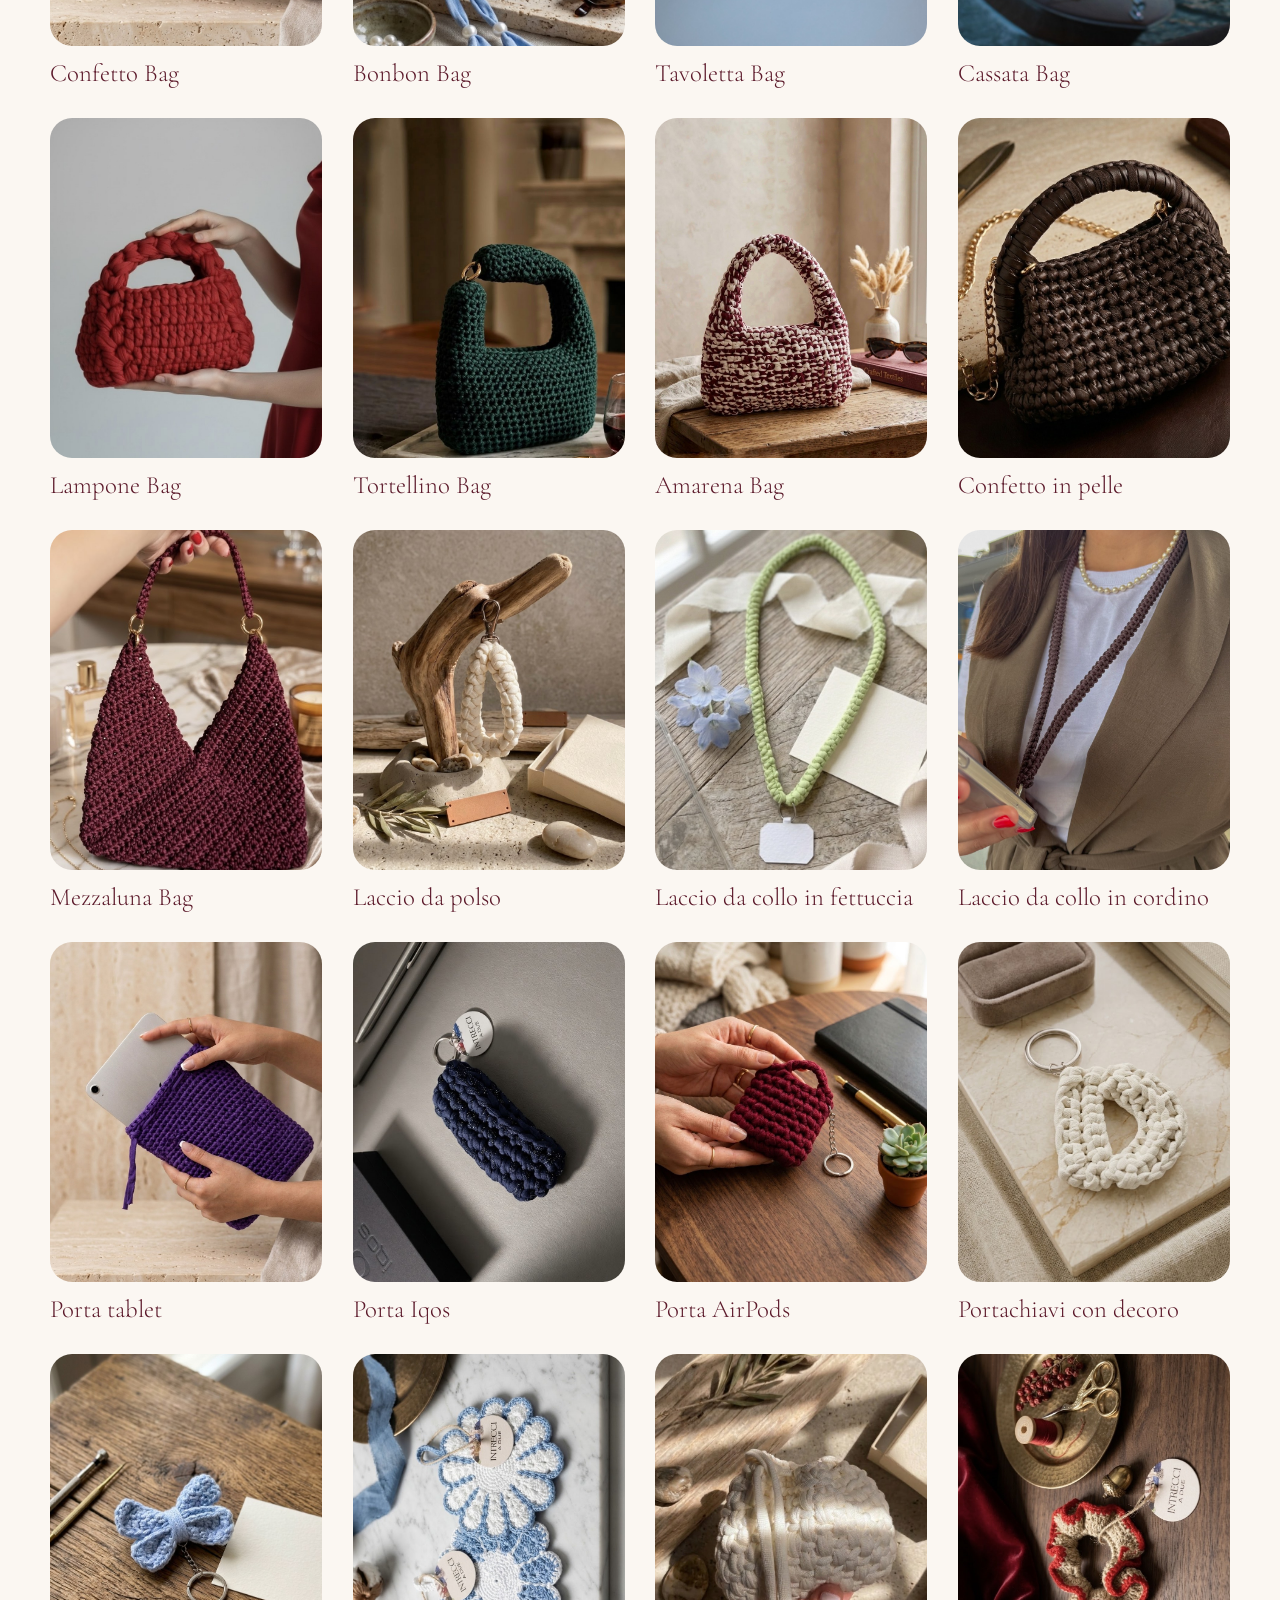
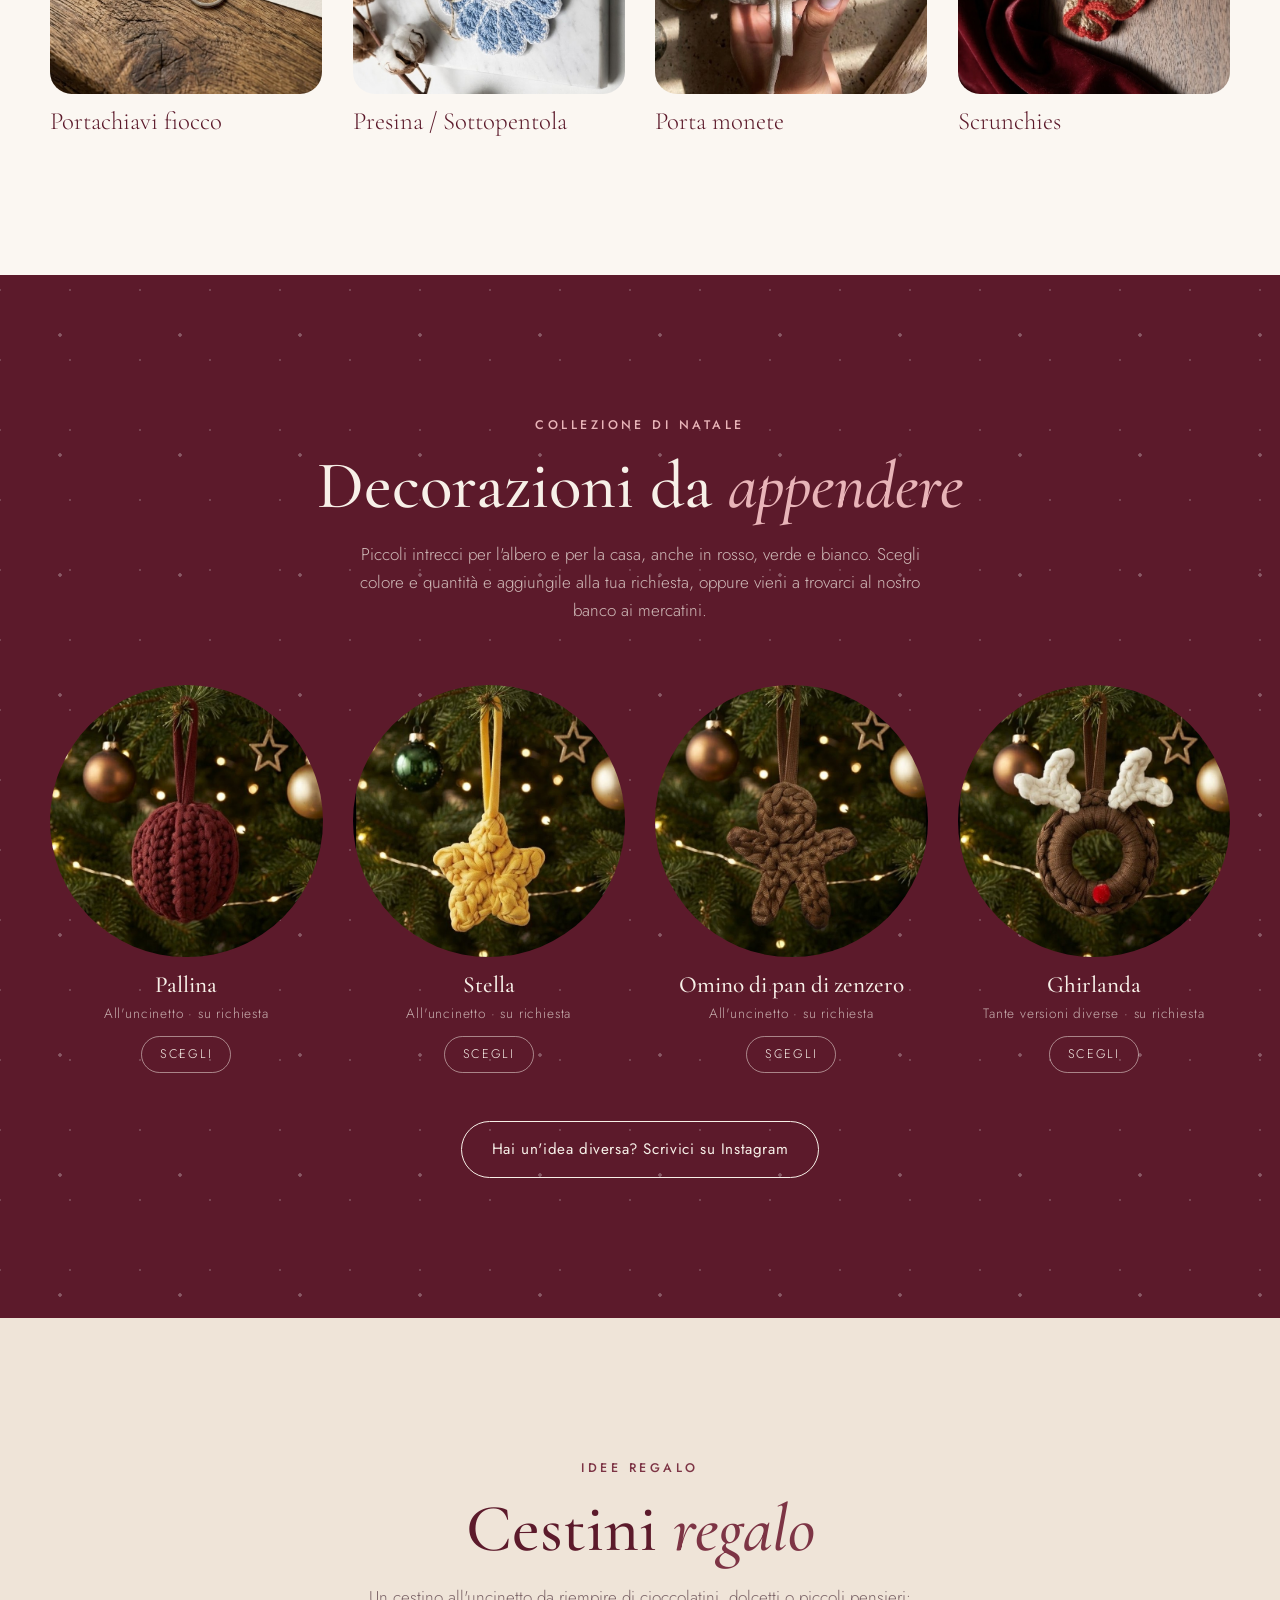
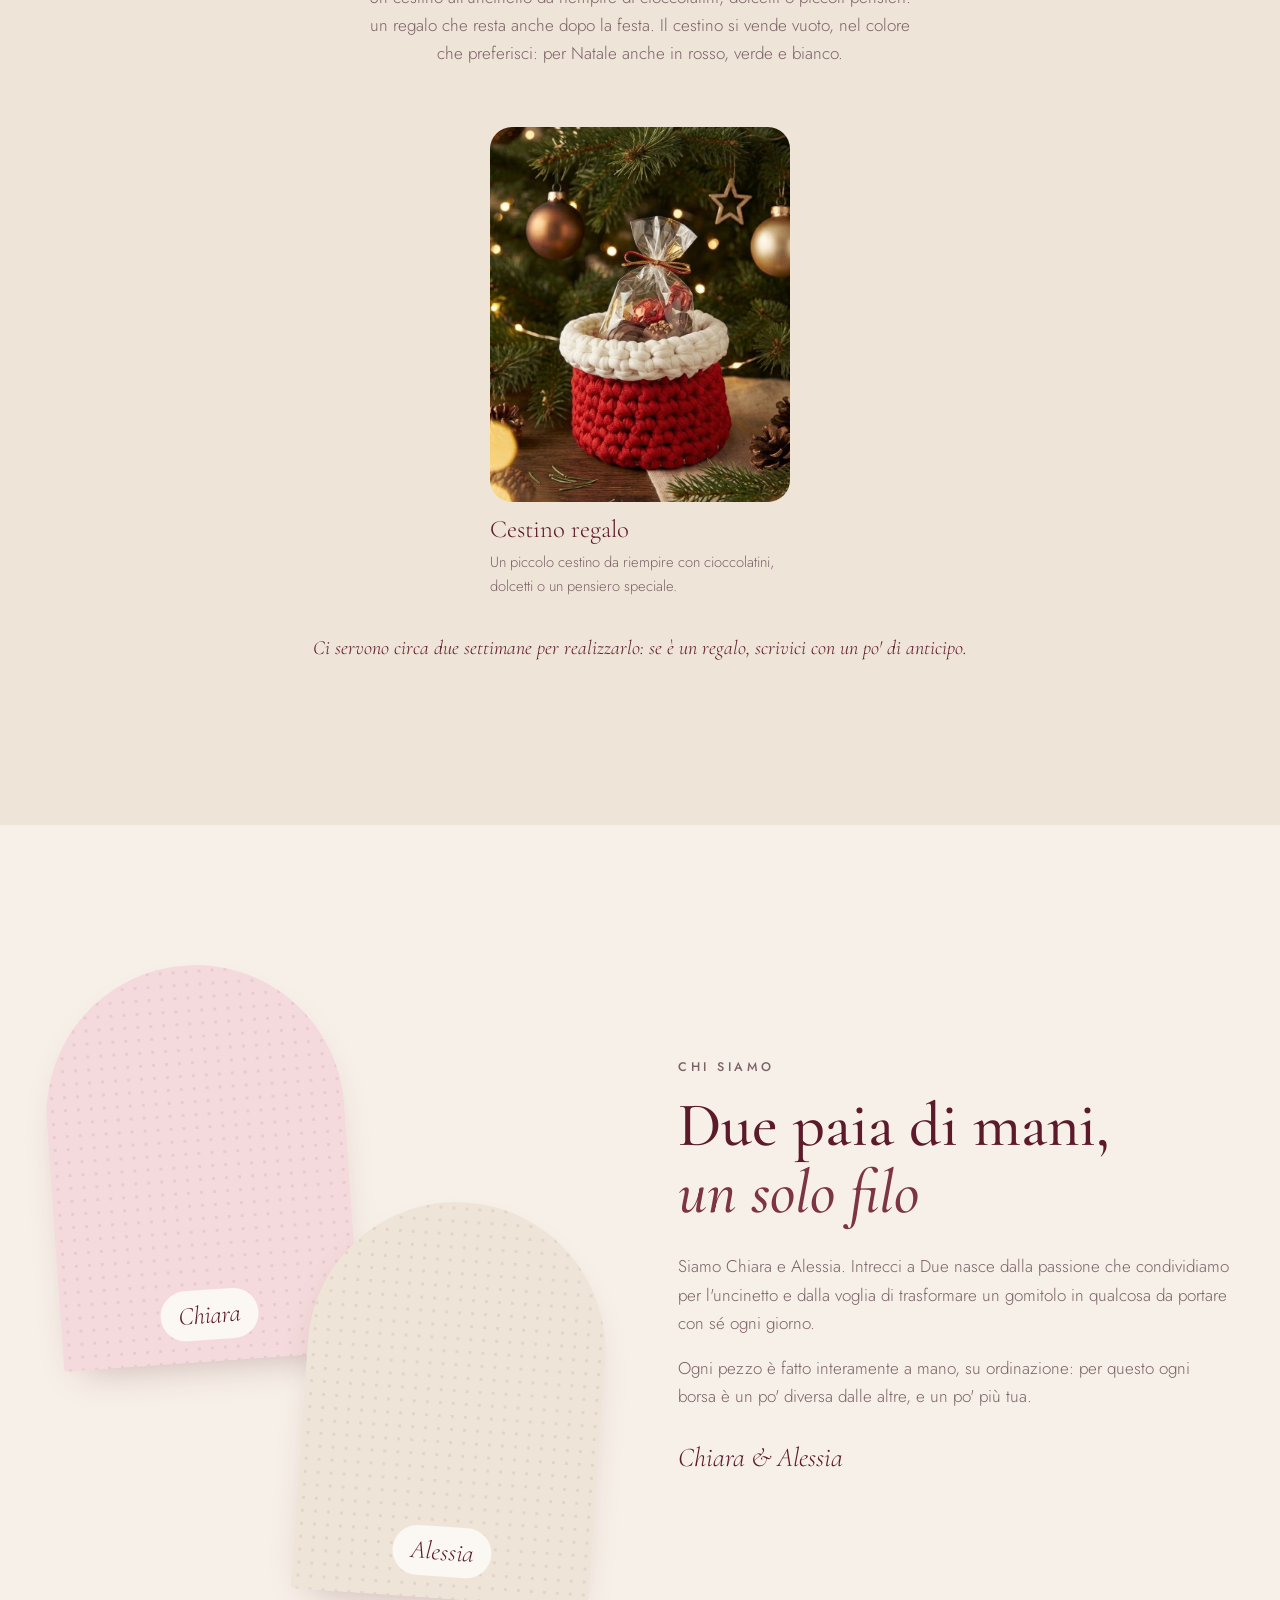
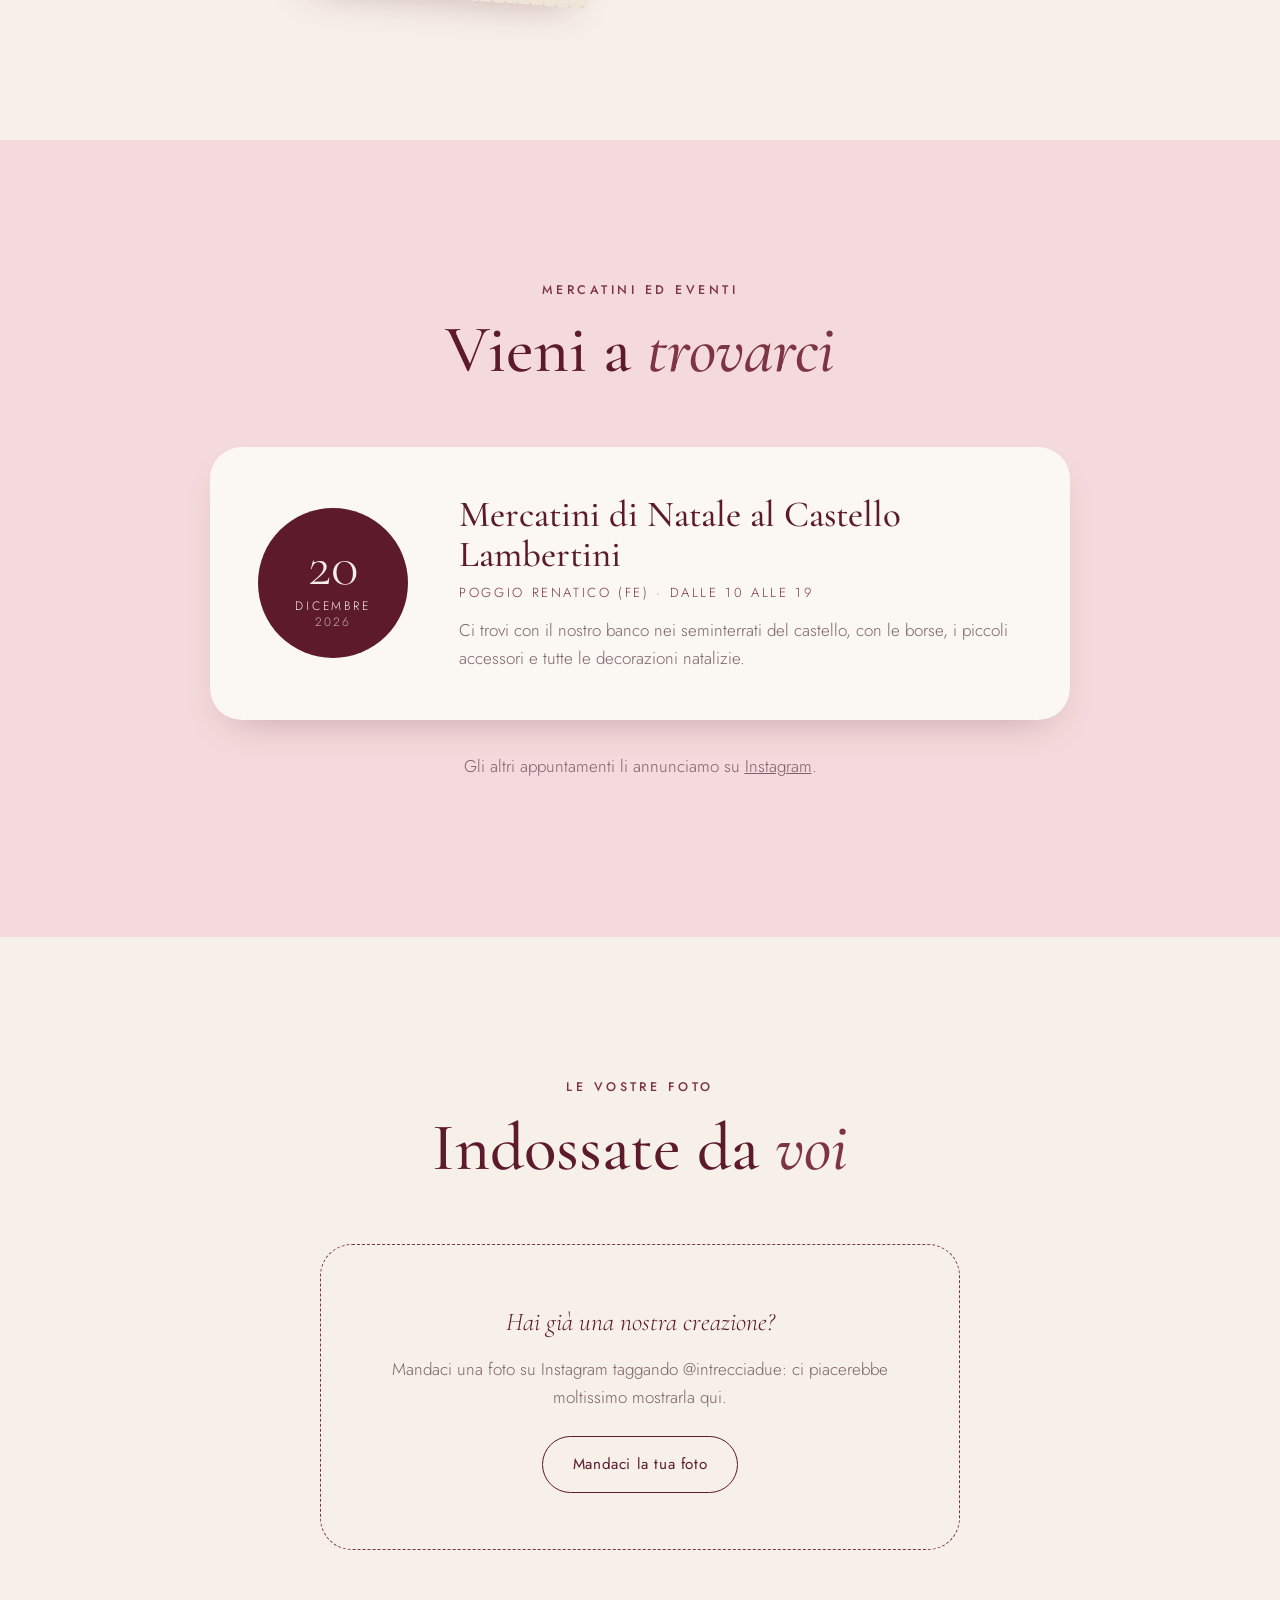
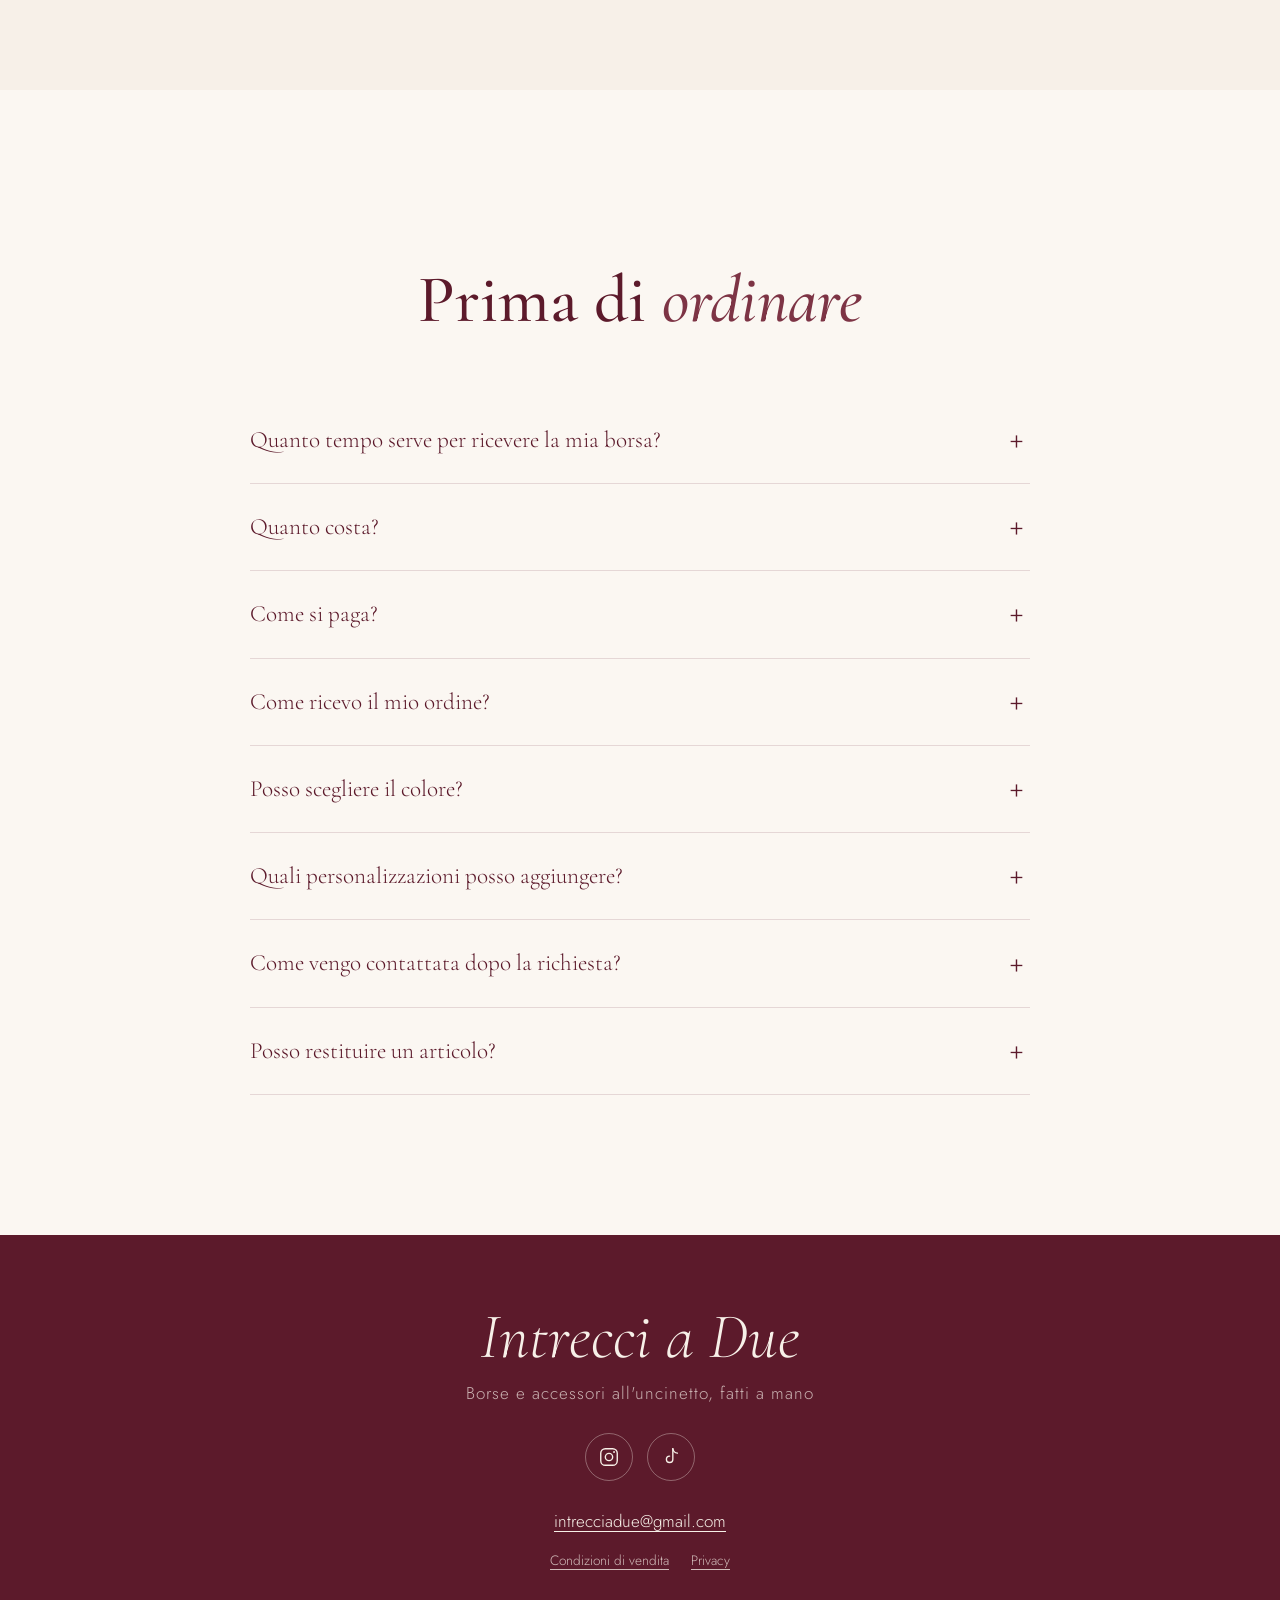
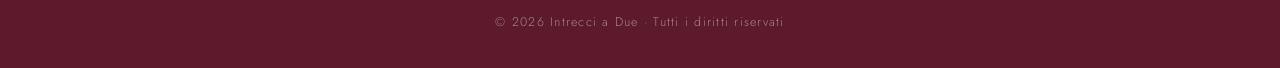
==== commit ef87b865: "Decorazioni di Natale ordinabili: scheda con colori, quantità e aggiunta alla richiesta Co-Authored-" ====
--- a/index.html
+++ b/index.html
@@ -121,11 +121,11 @@
       <header class="intestazione-sezione">
         <p class="occhiello rivela">Collezione di Natale</p>
         <h2 class="rivela">Decorazioni da <em>appendere</em></h2>
-        <p class="sezione-sotto rivela">Piccoli intrecci per l'albero e per la casa, anche in rosso, verde e bianco. Li trovi al nostro banco ai mercatini, oppure puoi chiederceli scrivendoci.</p>
+        <p class="sezione-sotto rivela">Piccoli intrecci per l'albero e per la casa, anche in rosso, verde e bianco. Scegli colore e quantità e aggiungile alla tua richiesta, oppure vieni a trovarci al nostro banco ai mercatini.</p>
       </header>
       <div class="natale-griglia" id="nataleGriglia"></div>
       <div class="centrato rivela">
-        <a class="bottone bottone-chiaro" href="https://www.instagram.com/intrecciadue" target="_blank" rel="noopener">Chiedici le decorazioni su Instagram</a>
+        <a class="bottone bottone-chiaro" href="https://www.instagram.com/intrecciadue" target="_blank" rel="noopener">Hai un'idea diversa? Scrivici su Instagram</a>
       </div>
     </section>
 
@@ -322,6 +322,7 @@
 
   <script src="js/prodotti.js"></script>
   <script src="js/recensioni.js"></script>
+  <script src="js/statistiche.js"></script>
   <script src="js/main.js"></script>
 </body>
 </html>
--- a/css/style.css
+++ b/css/style.css
@@ -280,7 +280,12 @@
 }
 @keyframes nevica { to { background-position: 0 600px, 35px 470px; } }
 .natale-griglia { position: relative; display: grid; grid-template-columns: repeat(4, 1fr); gap: clamp(16px, 2.4vw, 30px); }
-.decorazione { text-align: center; }
+.decorazione { text-align: center; background: transparent; border: 0; padding: 0; color: inherit; font: inherit; cursor: pointer; }
+.decorazione-scegli {
+  display: inline-block; margin-top: 12px; padding: 7px 18px; border: 1px solid rgba(247, 240, 232, .5); border-radius: 999px;
+  color: var(--panna); font-size: .78rem; letter-spacing: .14em; text-transform: uppercase; transition: background .3s, color .3s;
+}
+.decorazione:hover .decorazione-scegli, .decorazione:focus-visible .decorazione-scegli { background: var(--panna); color: var(--bordeaux); }
 .decorazione .prodotto-figura { aspect-ratio: 1; border-radius: 50%; margin-bottom: 16px; transition: transform .8s var(--morbido); }
 .decorazione:hover .prodotto-figura { transform: rotate(-4deg) scale(1.03); }
 .decorazione h3 { color: var(--panna); font-size: 1.45rem; }
@@ -459,6 +464,8 @@
 .quantita { display: inline-flex; align-items: center; border: 1px solid var(--linea); border-radius: 999px; }
 .quantita button { width: 30px; height: 30px; border: 0; background: none; font-size: 1rem; }
 .quantita span { min-width: 22px; text-align: center; font-size: .9rem; }
+.quantita-scheda button { width: 40px; height: 40px; font-size: 1.15rem; cursor: pointer; }
+.quantita-scheda span { min-width: 30px; font-size: 1rem; }
 .voce-destra { display: flex; flex-direction: column; align-items: flex-end; justify-content: space-between; }
 .voce-prezzo { font-family: var(--serif); font-size: 1.25rem; color: var(--bordeaux); }
 .togli { border: 0; background: none; font-size: .78rem; color: var(--testo-tenue); text-decoration: underline; text-underline-offset: 3px; padding: 0; }
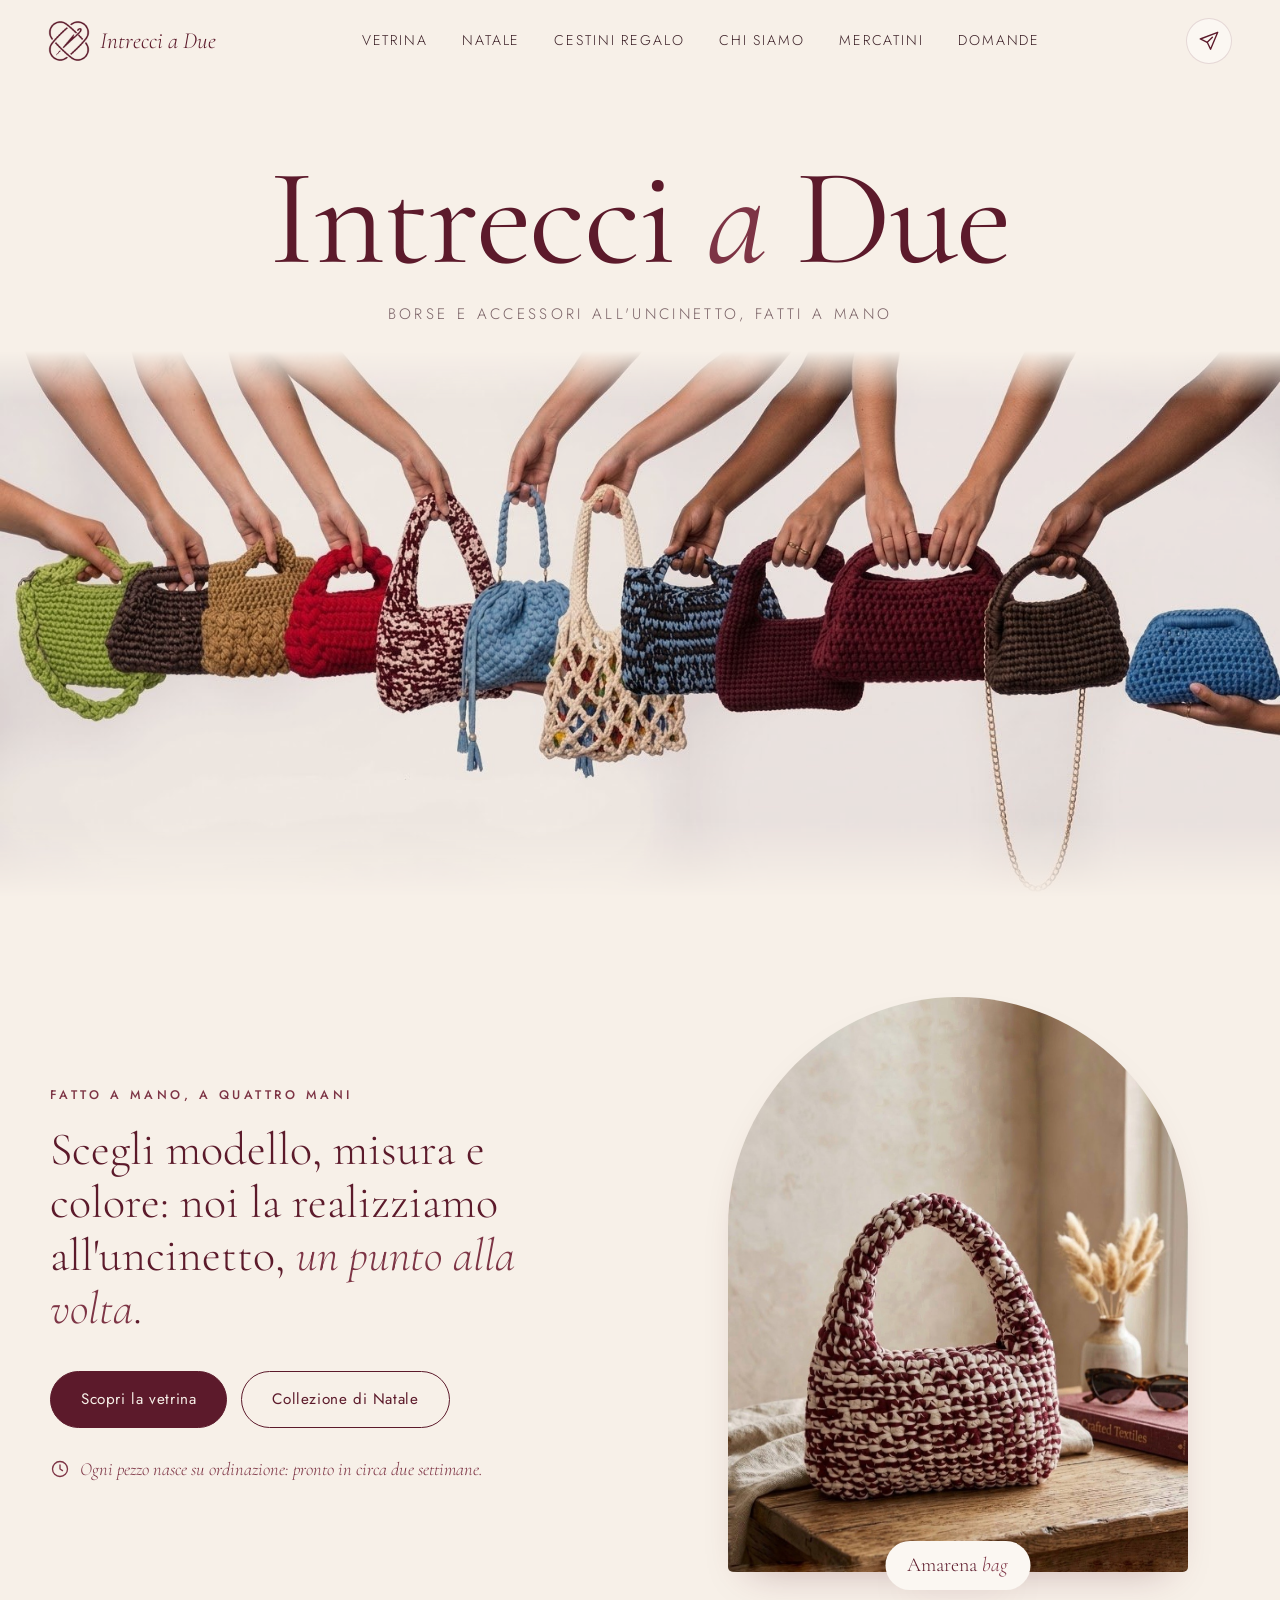
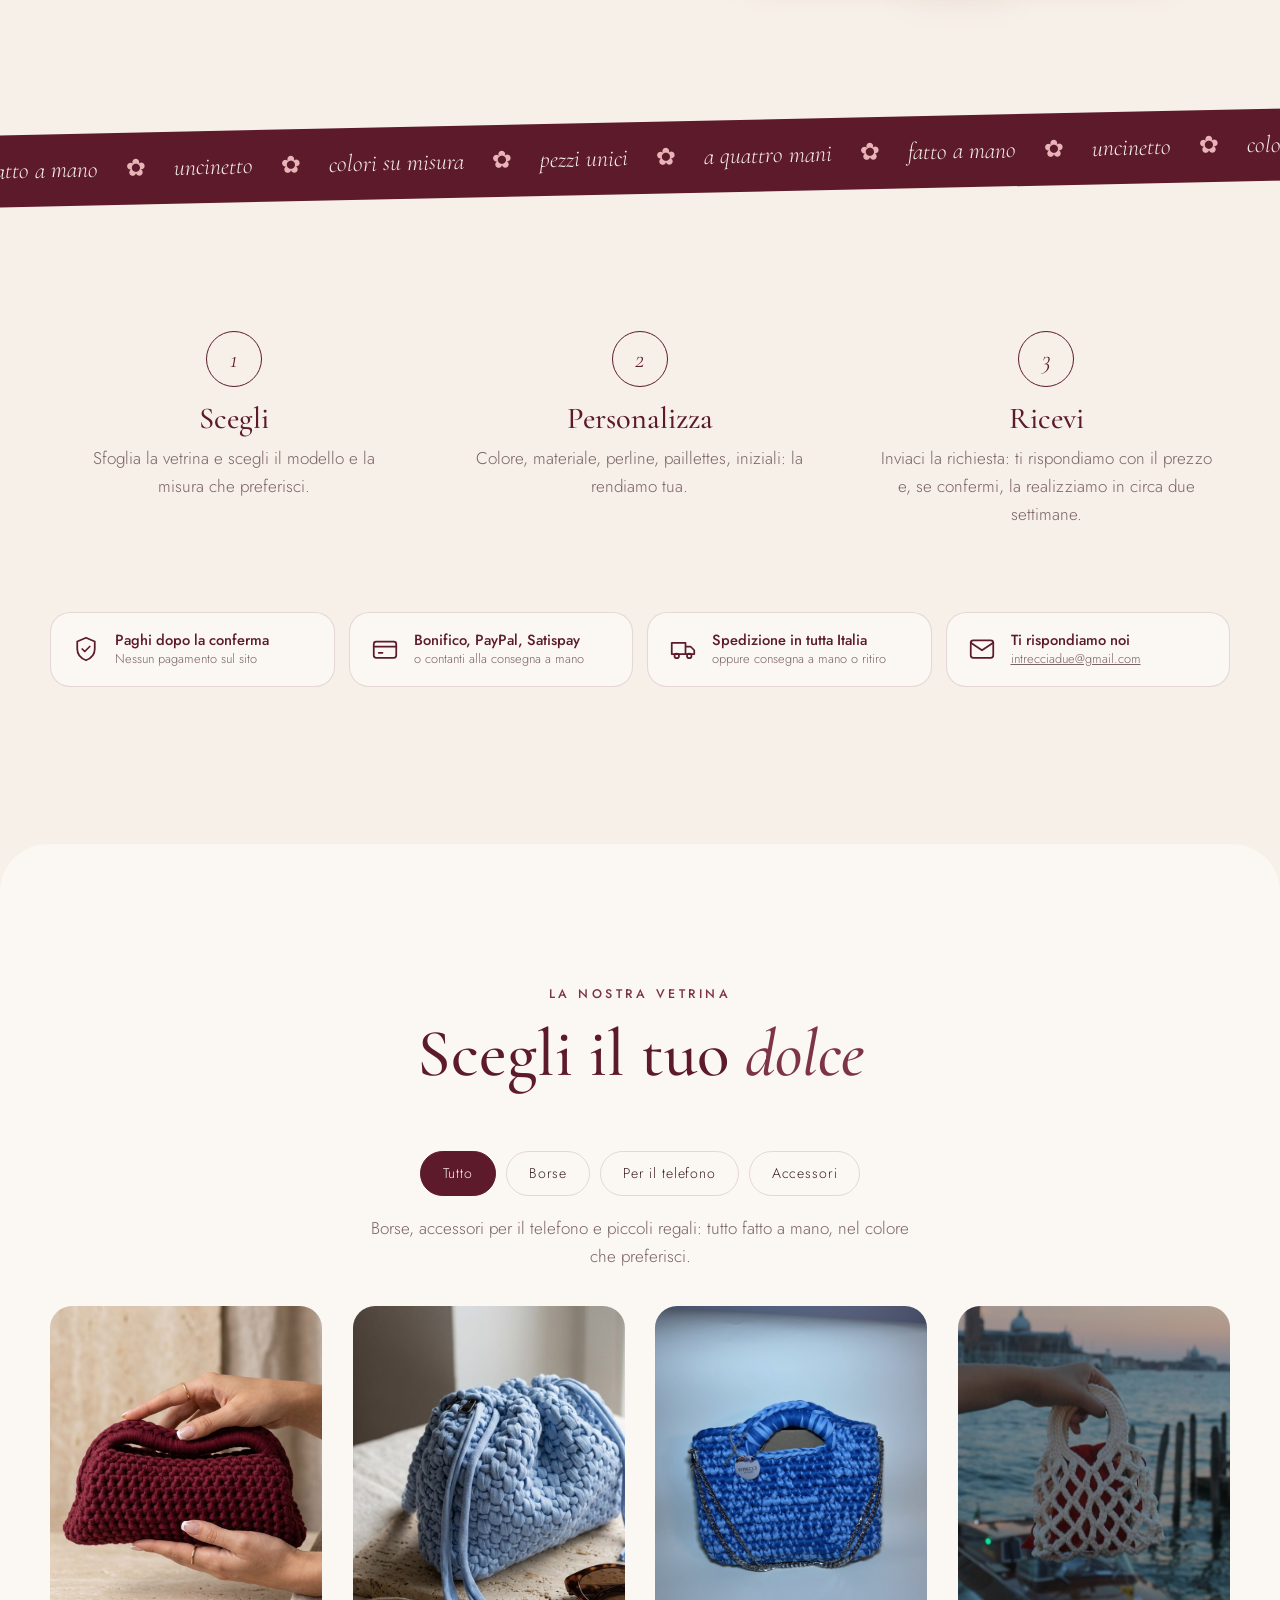
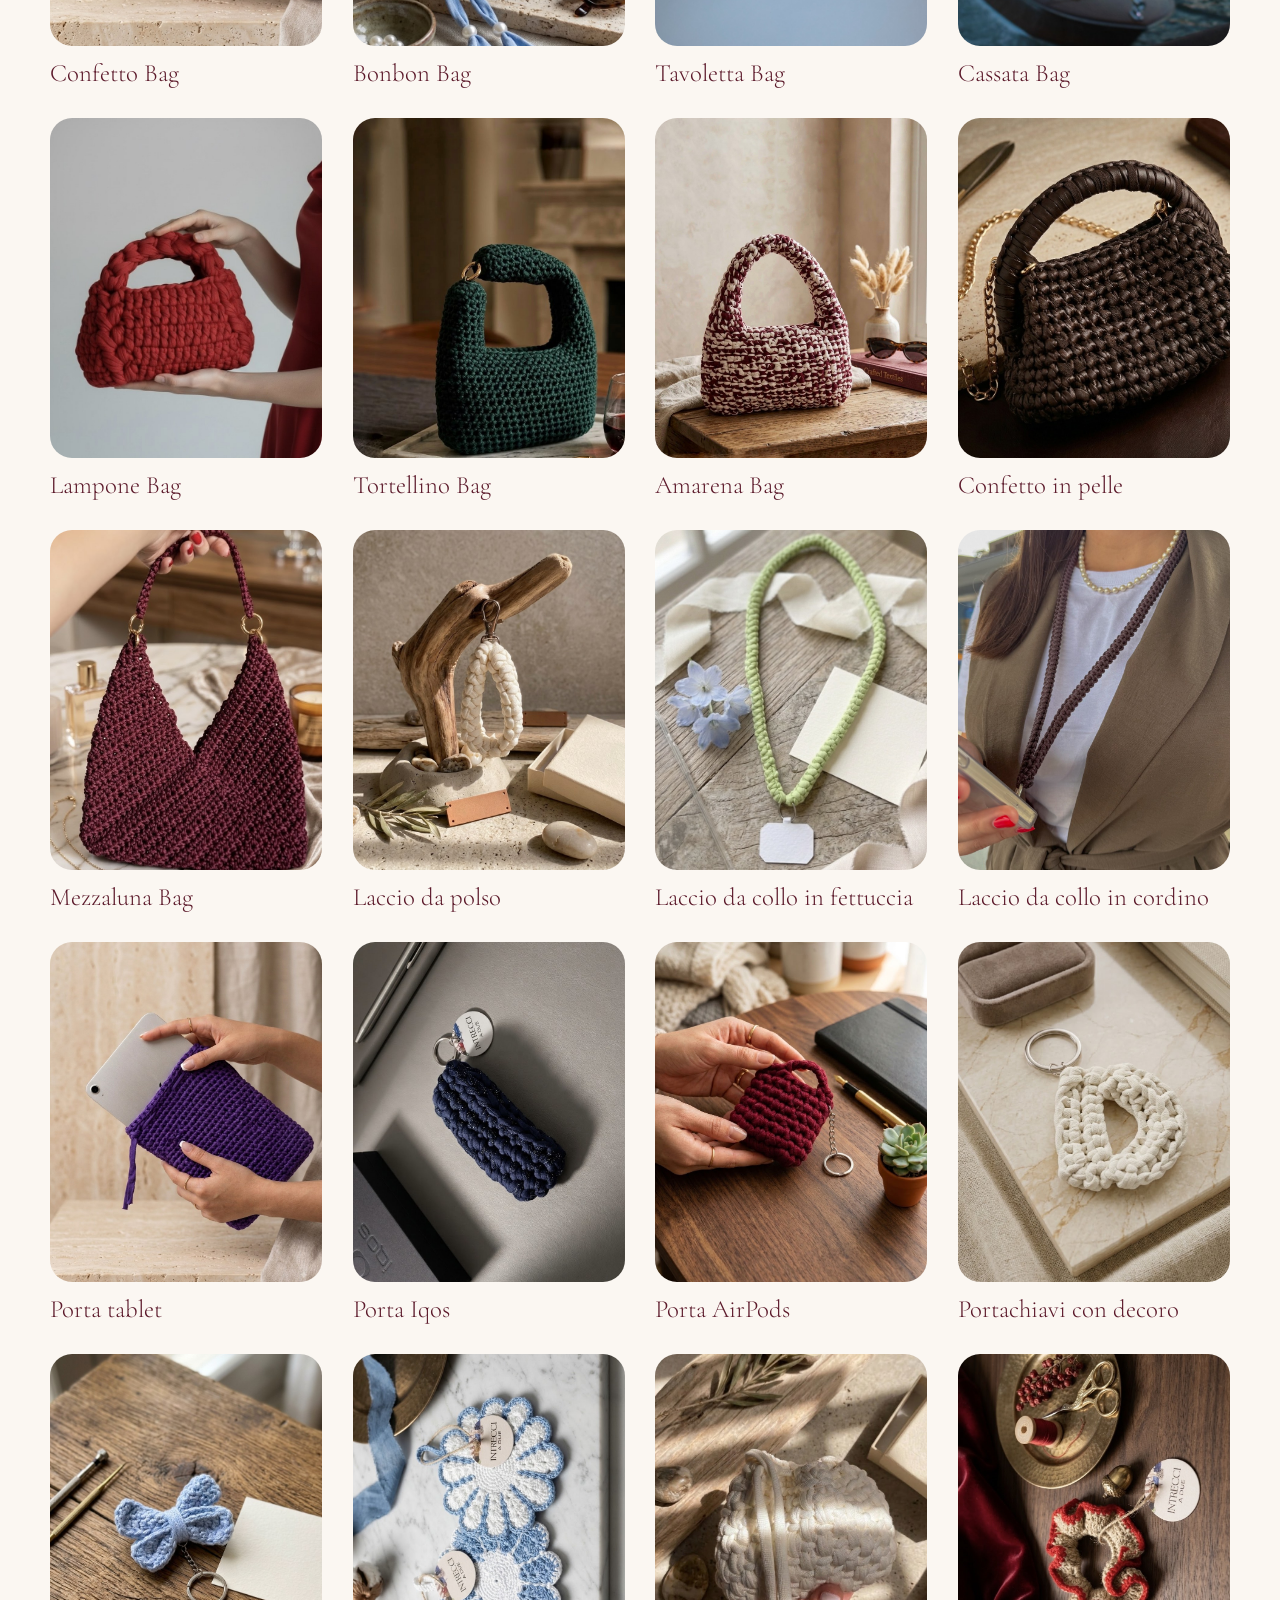
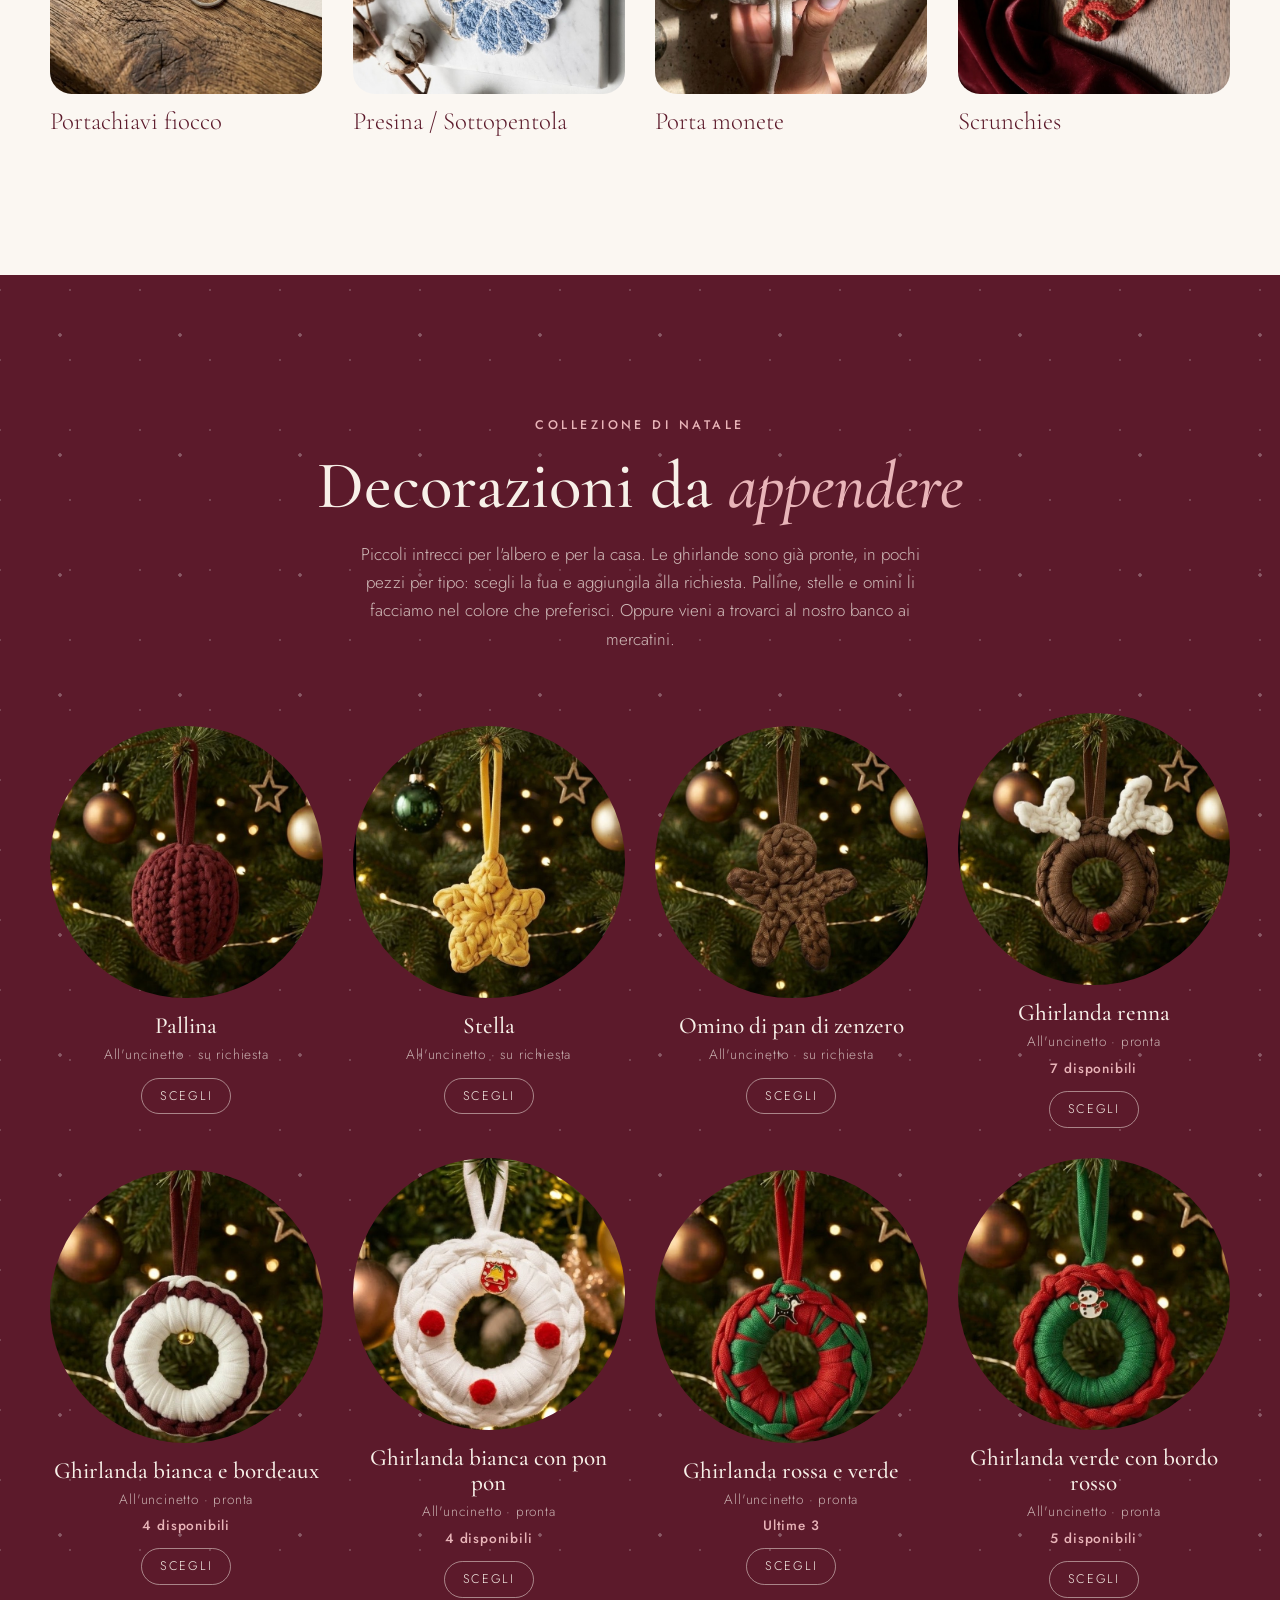
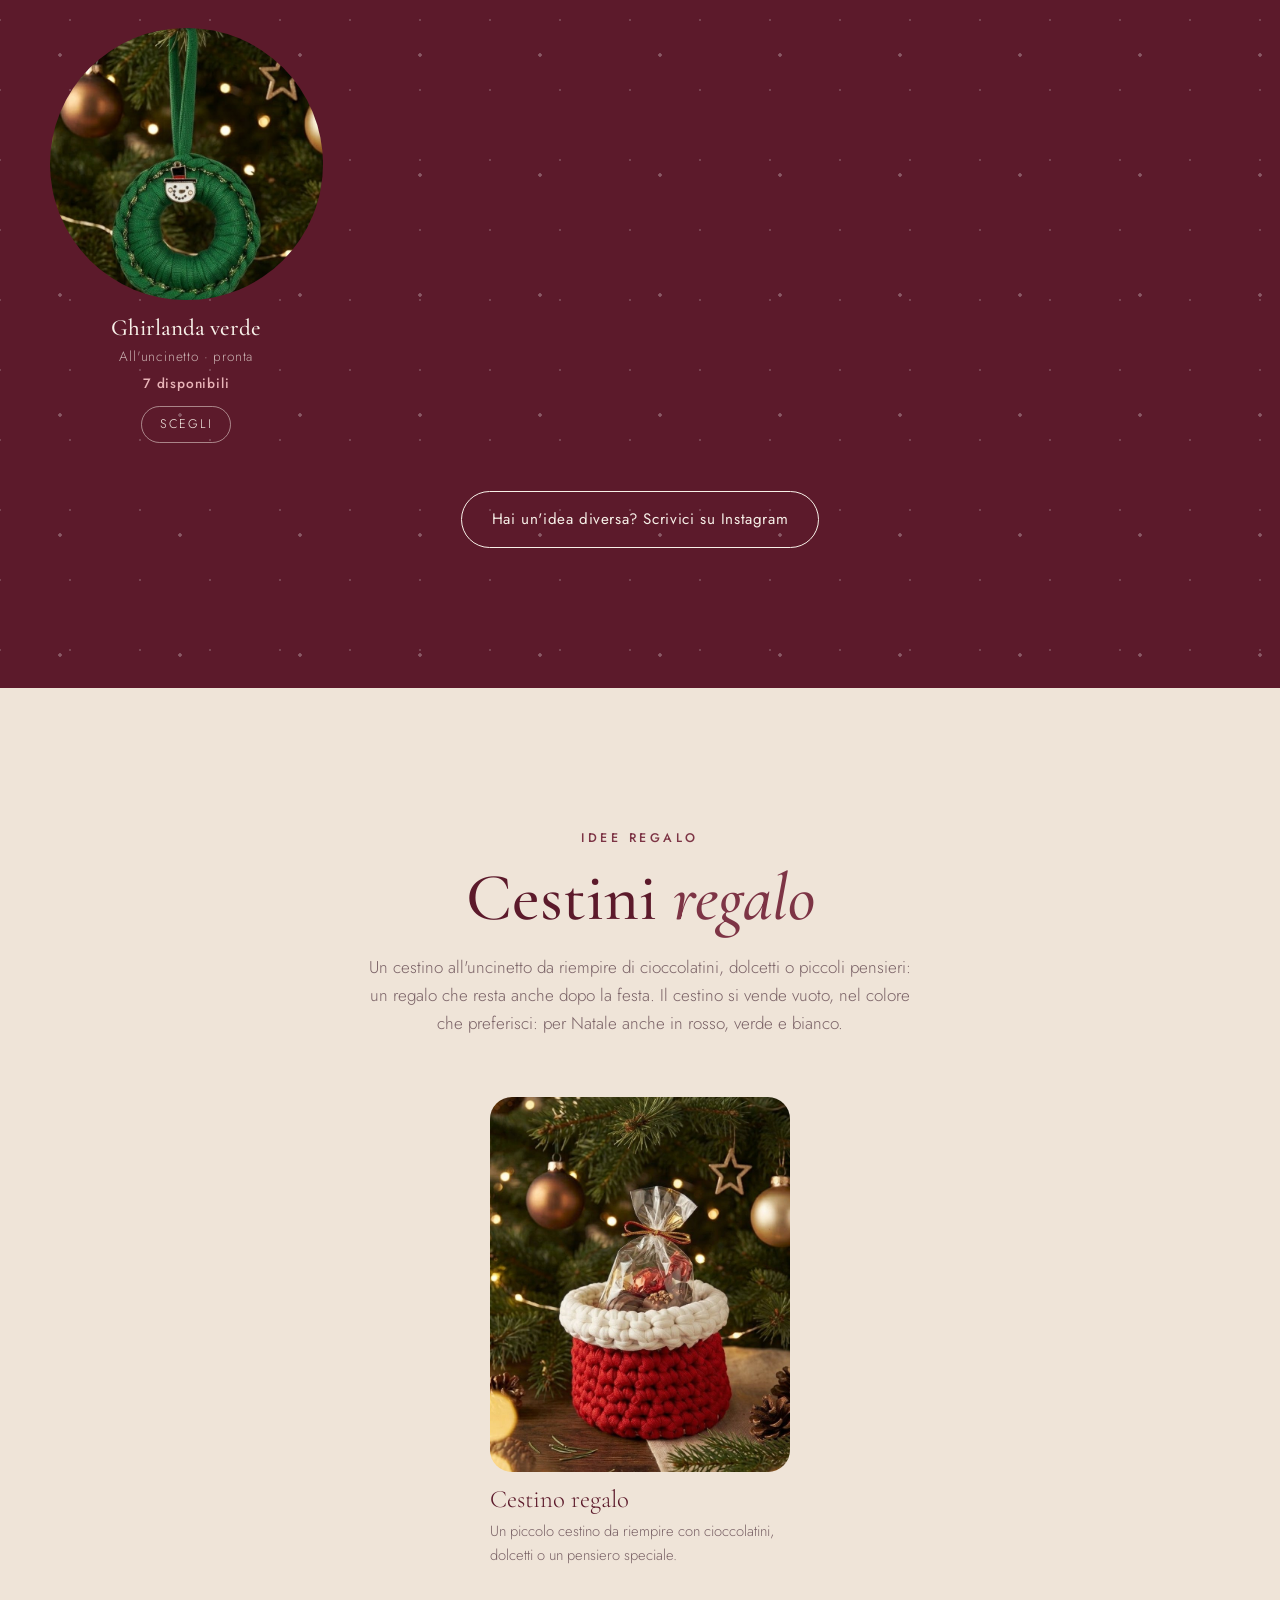
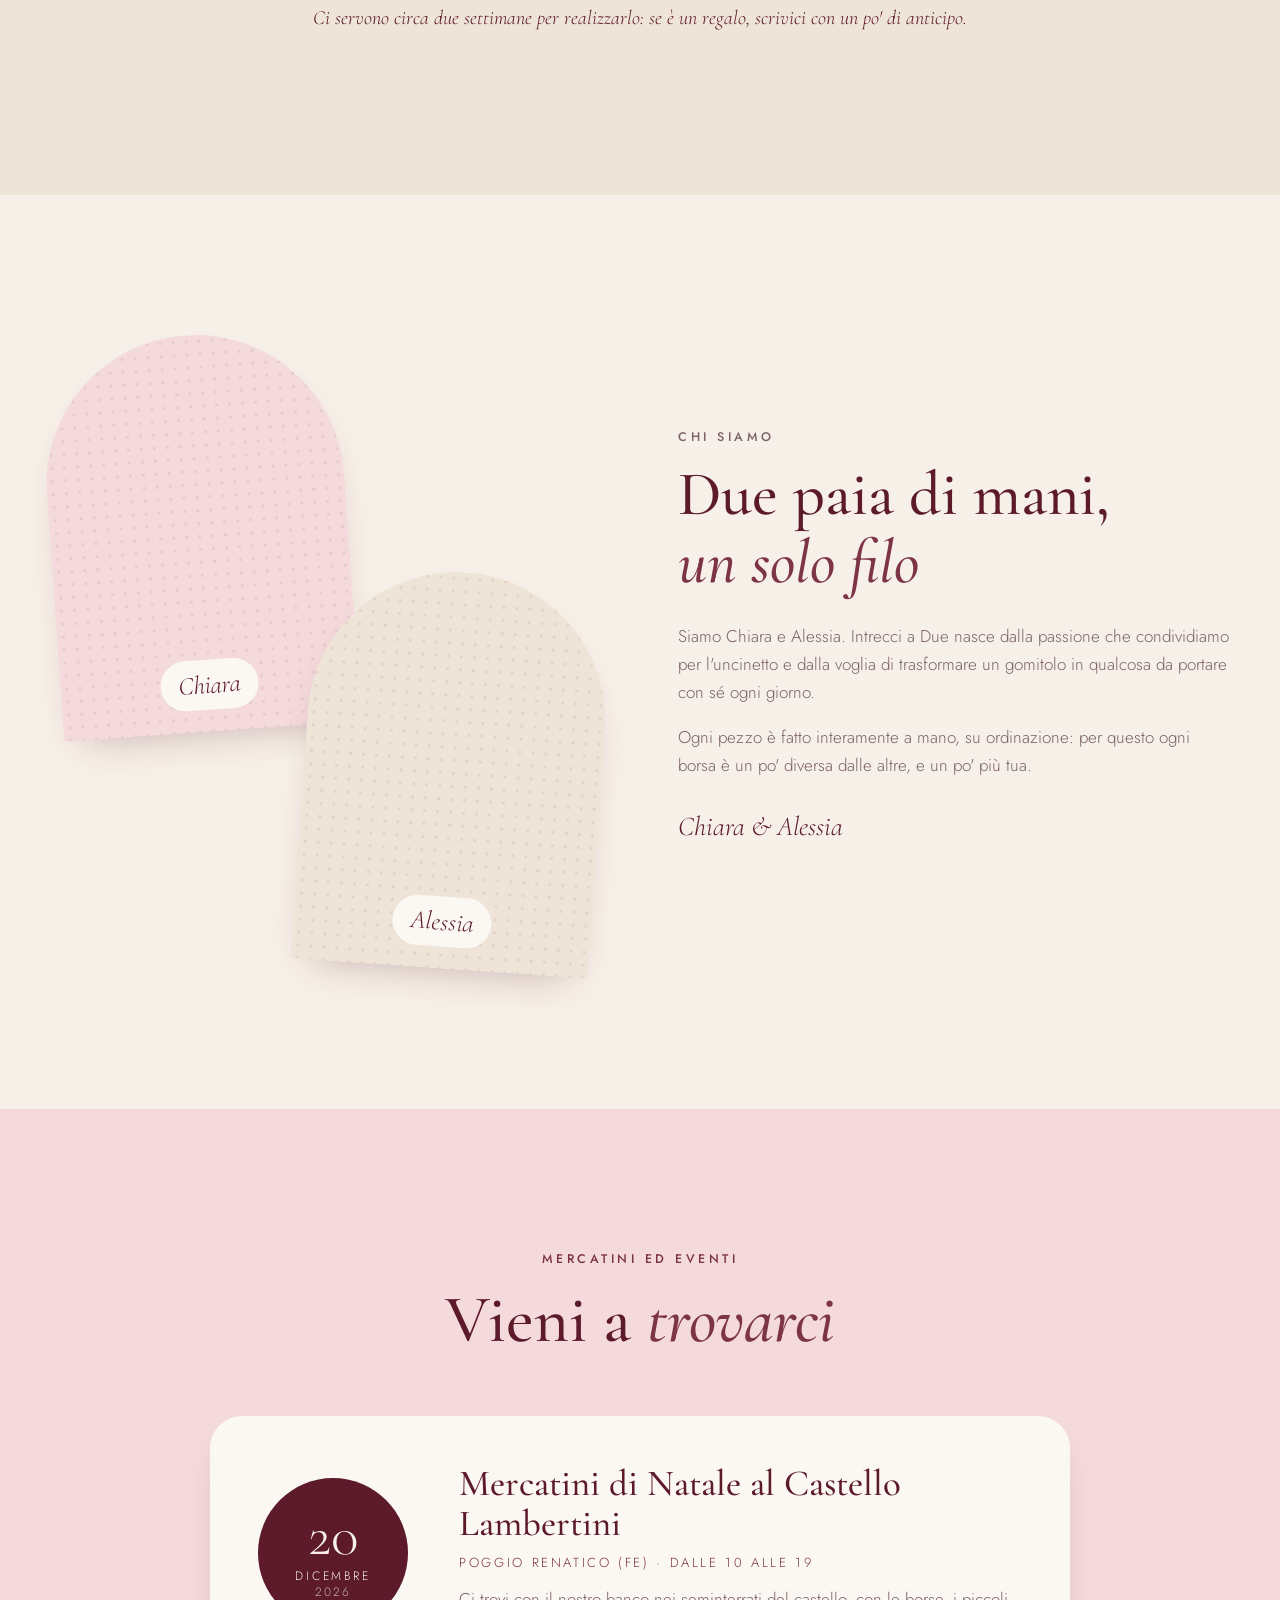
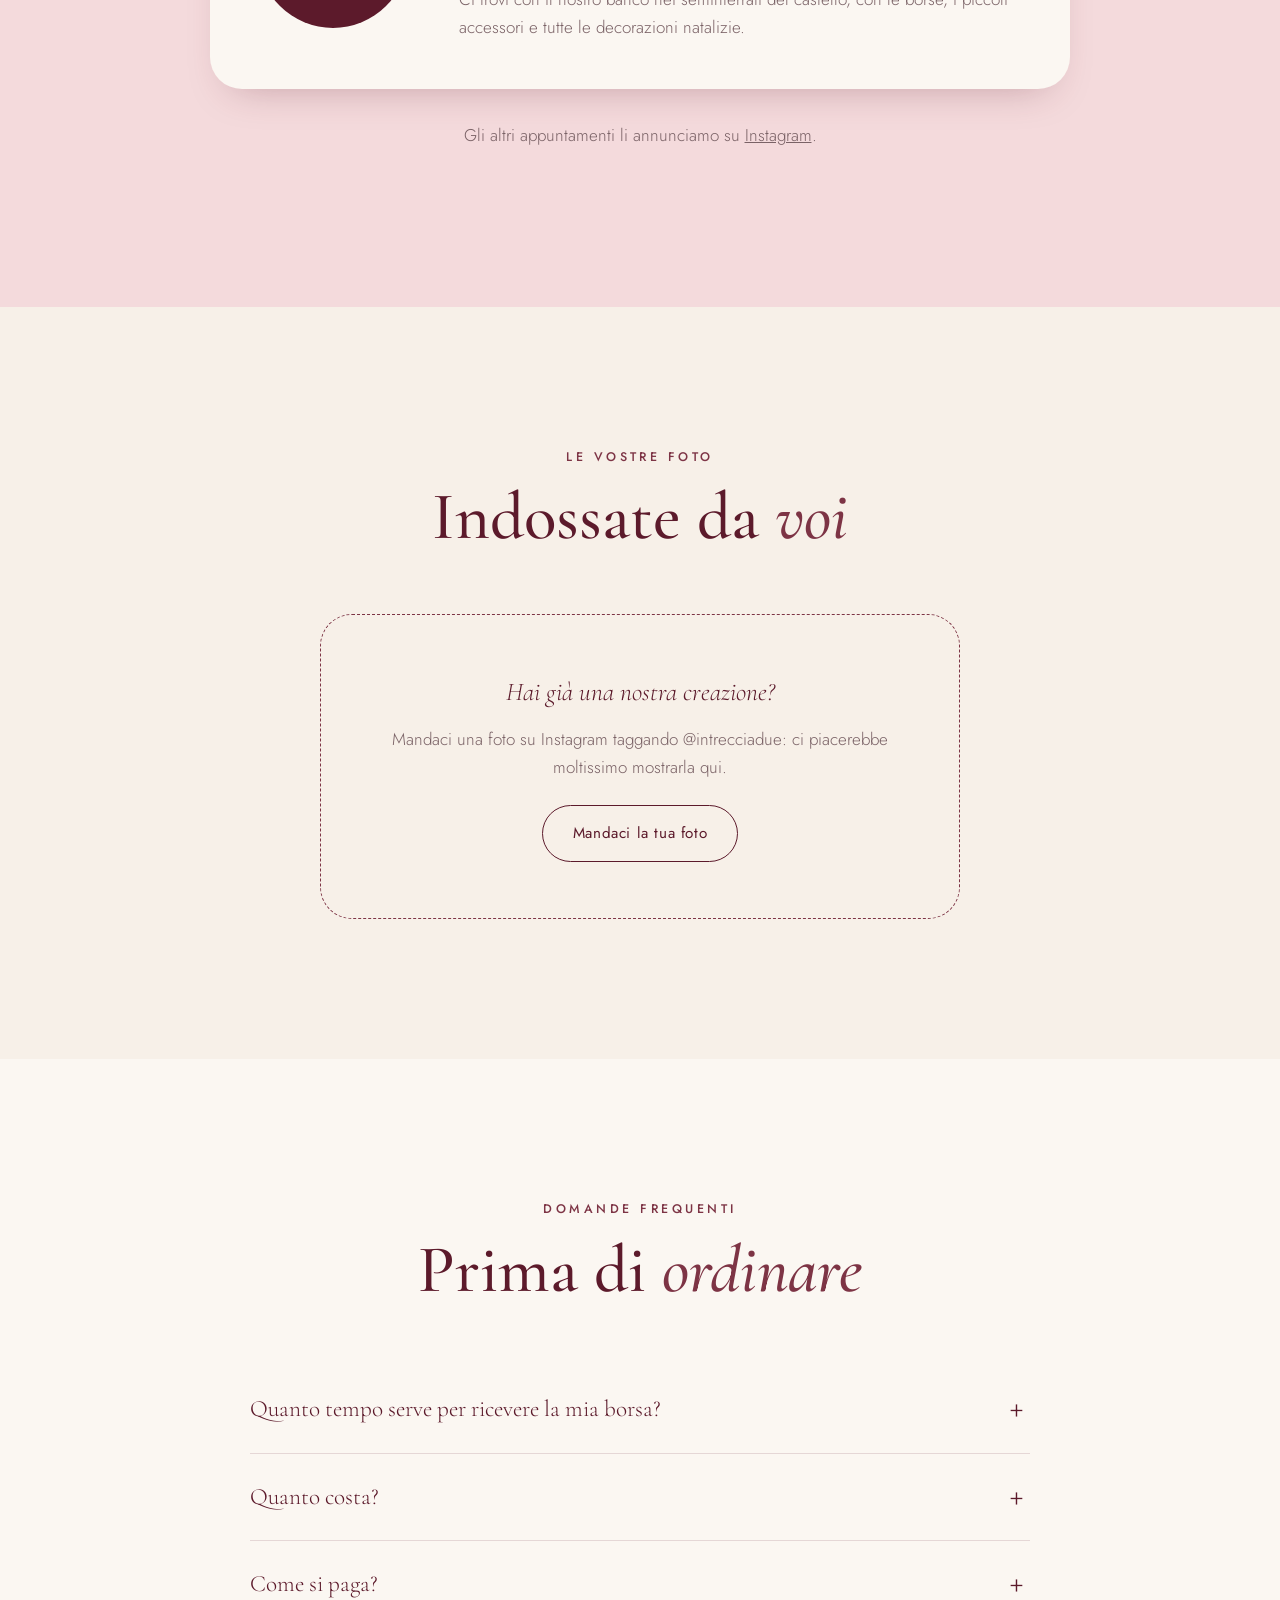
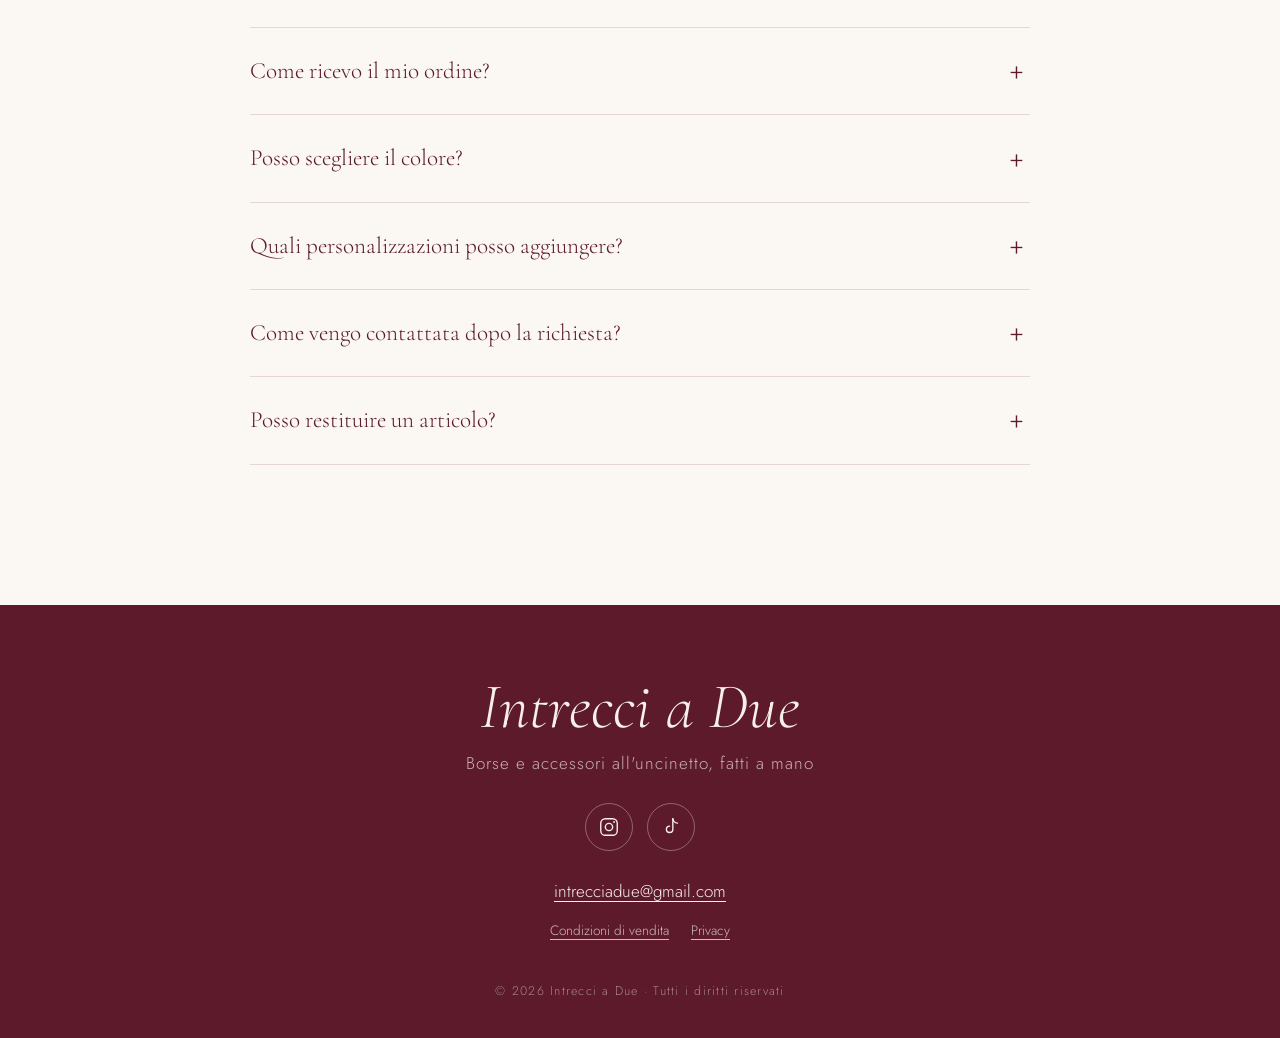
==== commit d2204240: "Natale: ghirlande per tipo, pezzi pronti con disponibilità - Ghirlanda rinominata in Ghirlanda renna" ====
--- a/index.html
+++ b/index.html
@@ -121,7 +121,7 @@
       <header class="intestazione-sezione">
         <p class="occhiello rivela">Collezione di Natale</p>
         <h2 class="rivela">Decorazioni da <em>appendere</em></h2>
-        <p class="sezione-sotto rivela">Piccoli intrecci per l'albero e per la casa, anche in rosso, verde e bianco. Scegli colore e quantità e aggiungile alla tua richiesta, oppure vieni a trovarci al nostro banco ai mercatini.</p>
+        <p class="sezione-sotto rivela">Piccoli intrecci per l'albero e per la casa. Le ghirlande sono già pronte, in pochi pezzi per tipo: scegli la tua e aggiungila alla richiesta. Palline, stelle e omini li facciamo nel colore che preferisci. Oppure vieni a trovarci al nostro banco ai mercatini.</p>
       </header>
       <div class="natale-griglia" id="nataleGriglia"></div>
       <div class="centrato rivela">
--- a/css/style.css
+++ b/css/style.css
@@ -290,6 +290,8 @@
 .decorazione:hover .prodotto-figura { transform: rotate(-4deg) scale(1.03); }
 .decorazione h3 { color: var(--panna); font-size: 1.45rem; }
 .decorazione p { margin: 4px 0 0; font-size: .85rem; color: rgba(247, 240, 232, .7); letter-spacing: .06em; }
+.decorazione .decorazione-disponibili { color: var(--cipria); font-weight: 500; }
+.decorazione .decorazione-disponibili.esaurita { color: rgba(247, 240, 232, .5); }
 
 /* ---------- Cestini regalo ---------- */
 .cestini { background: var(--panna-scura); }
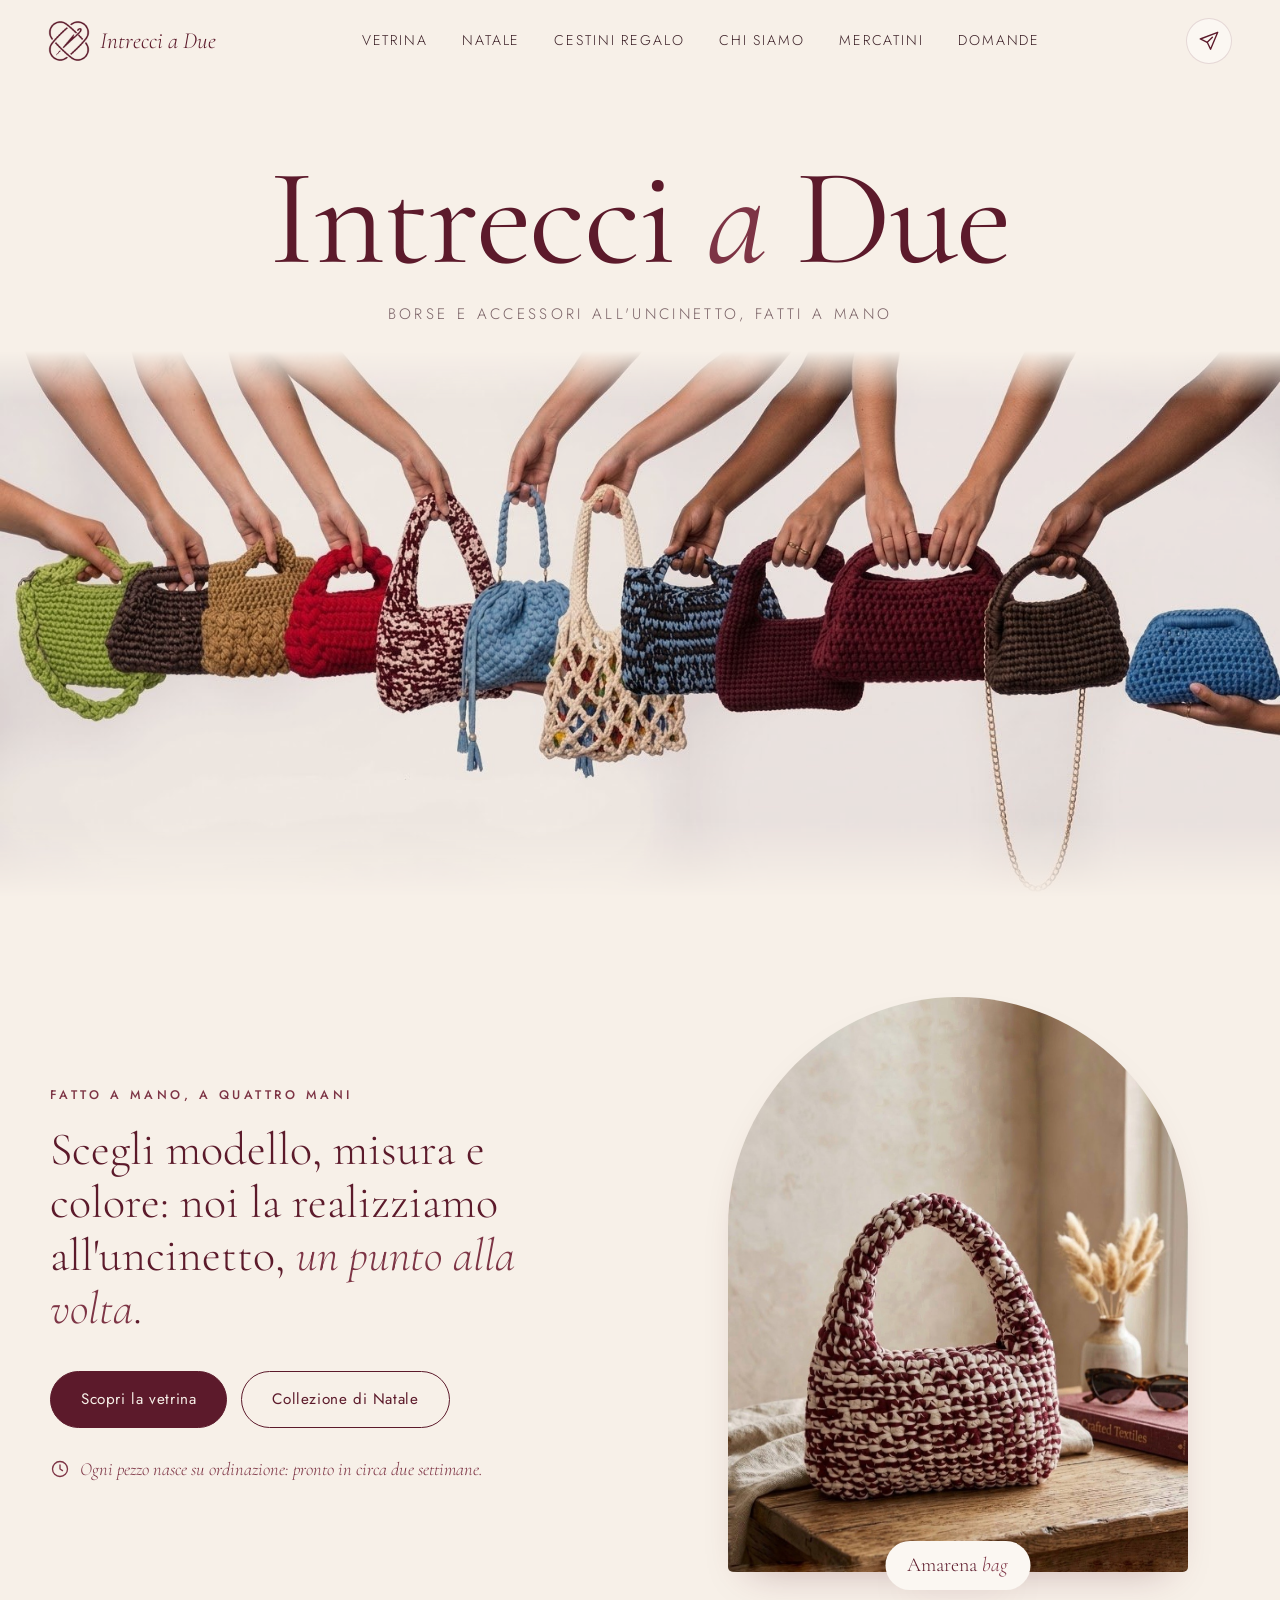
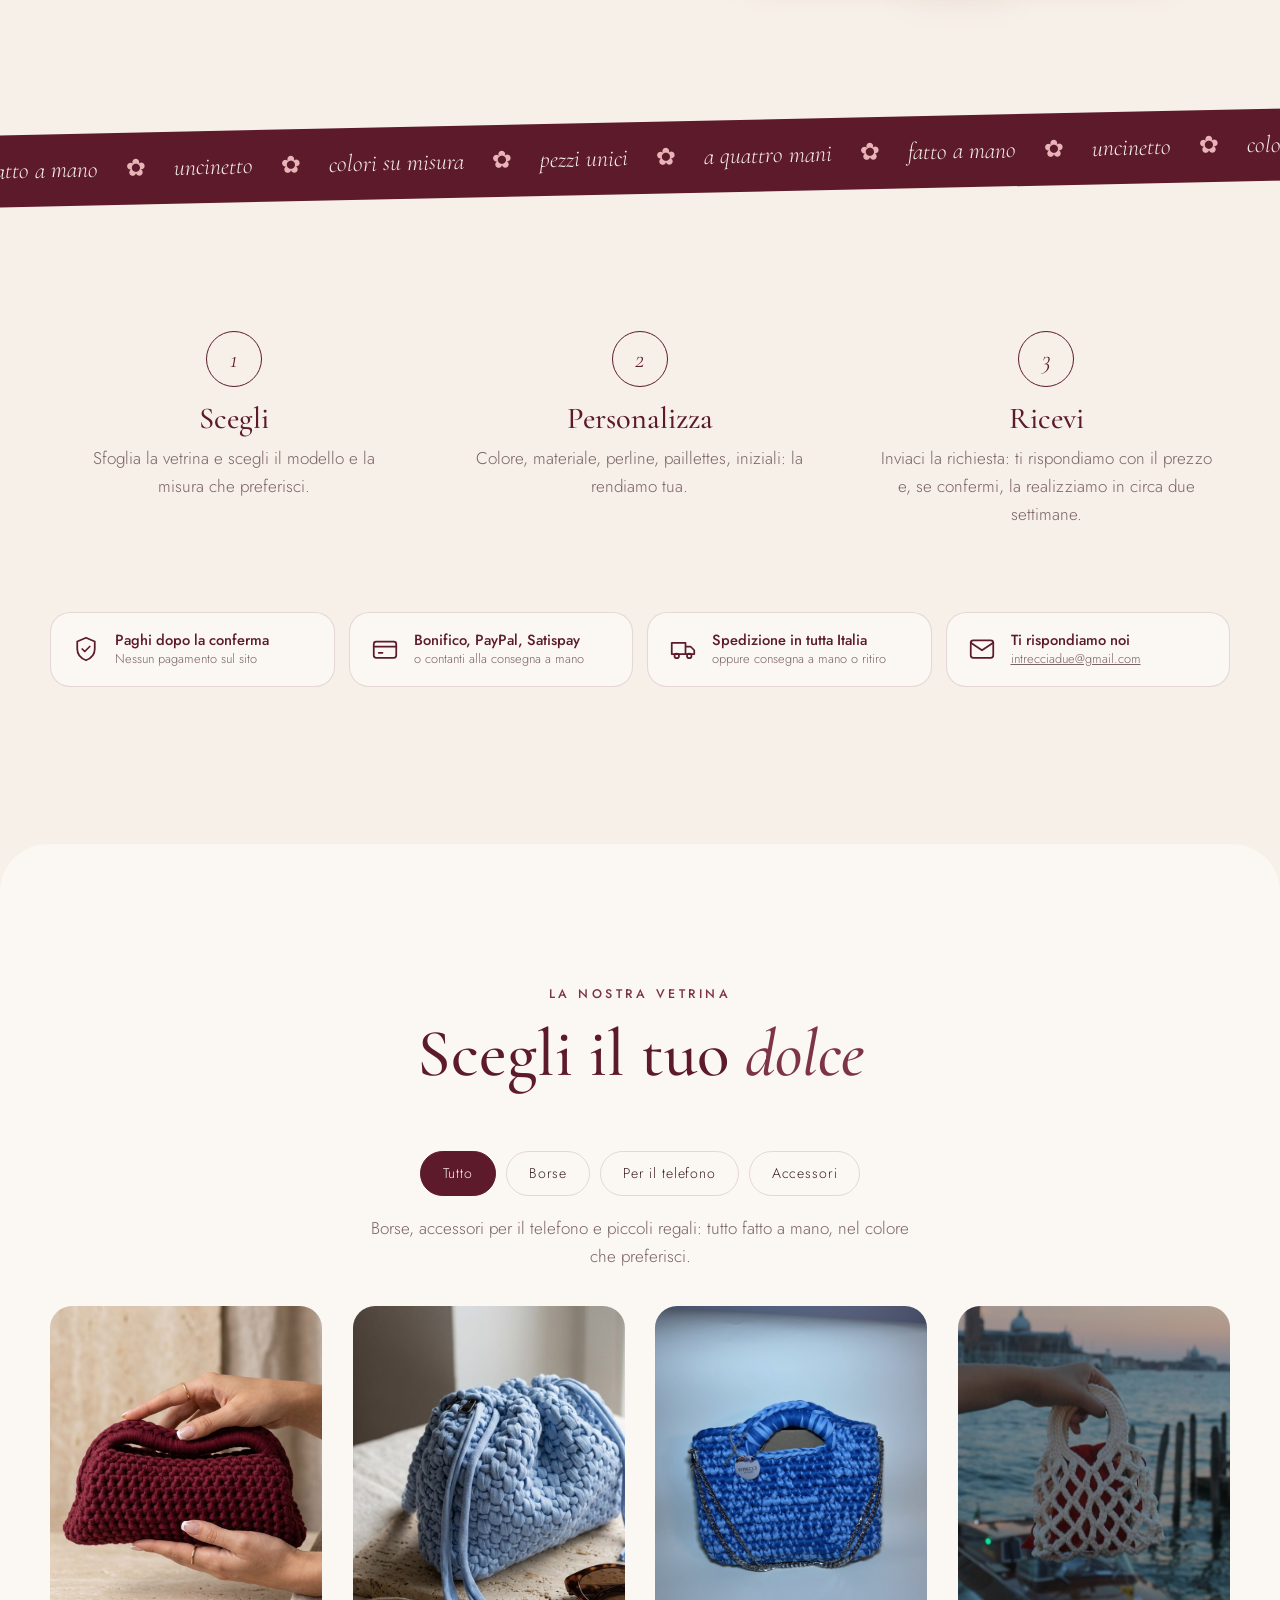
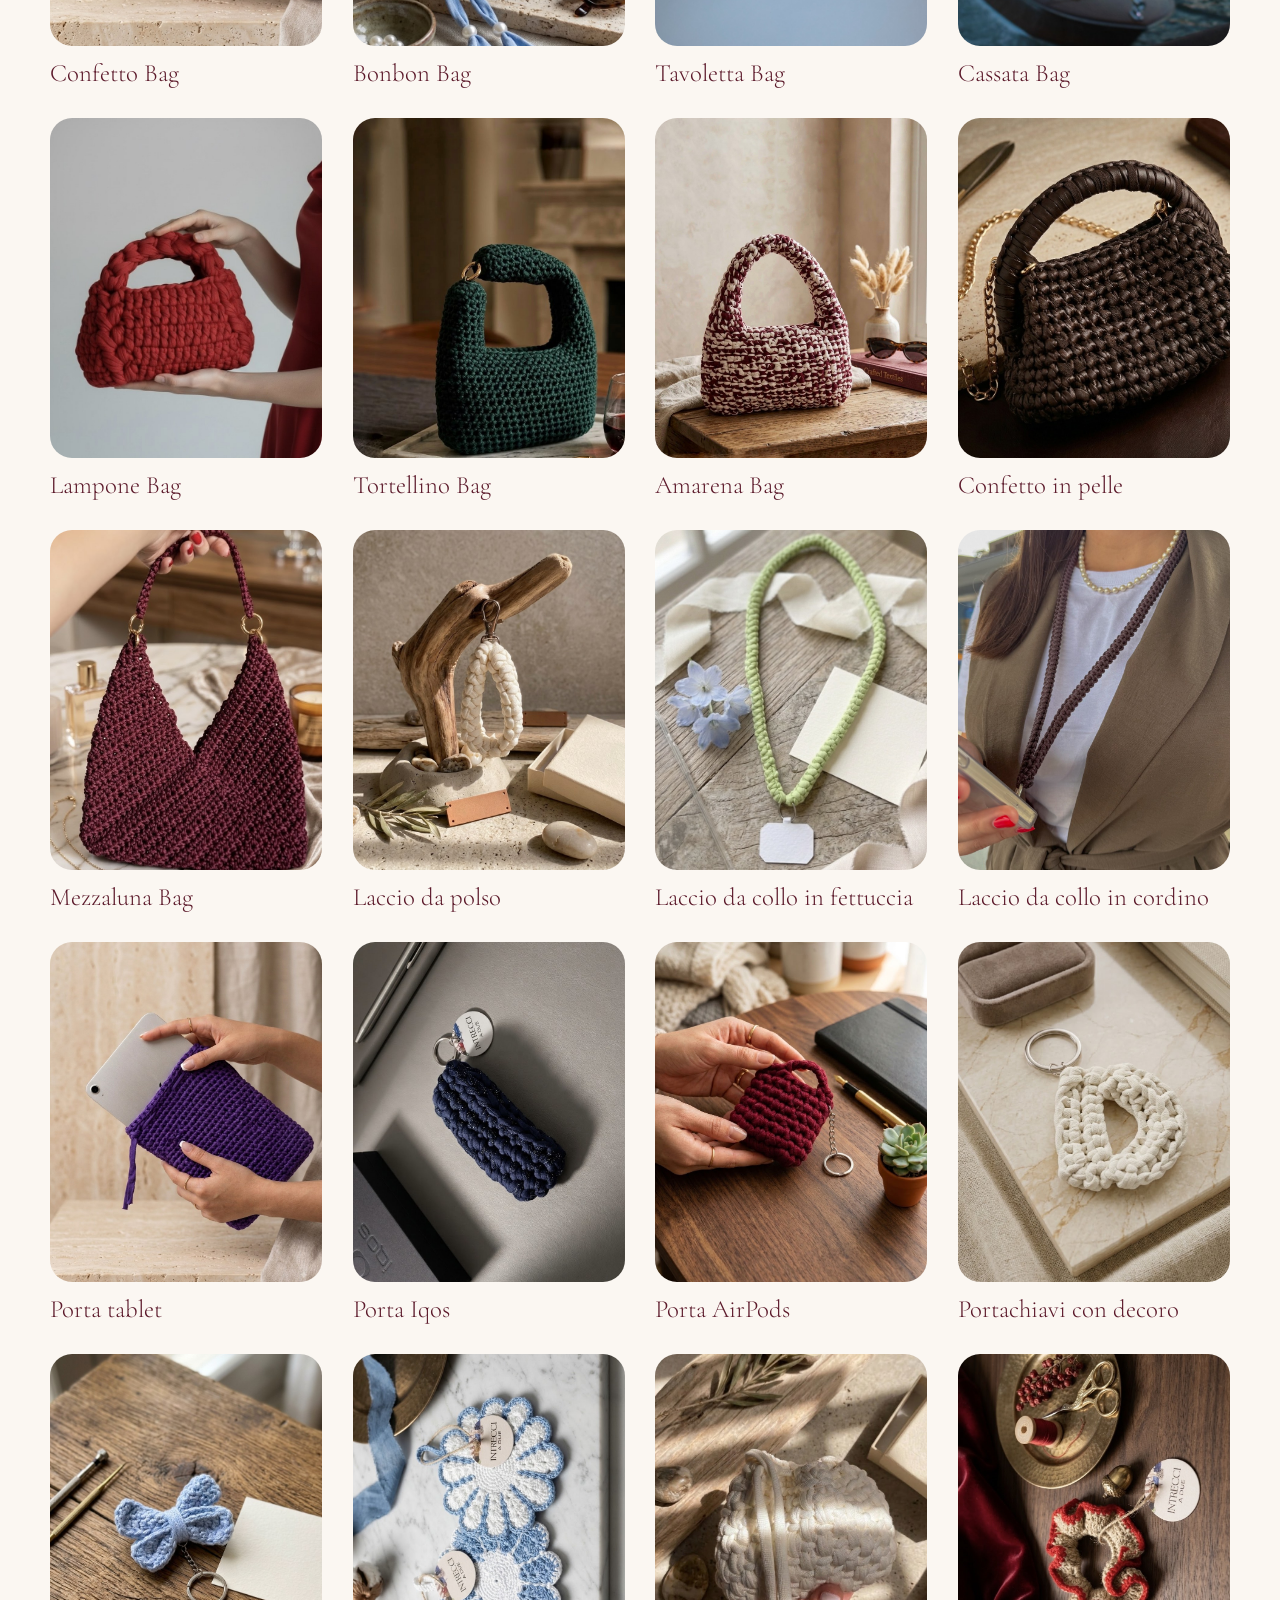
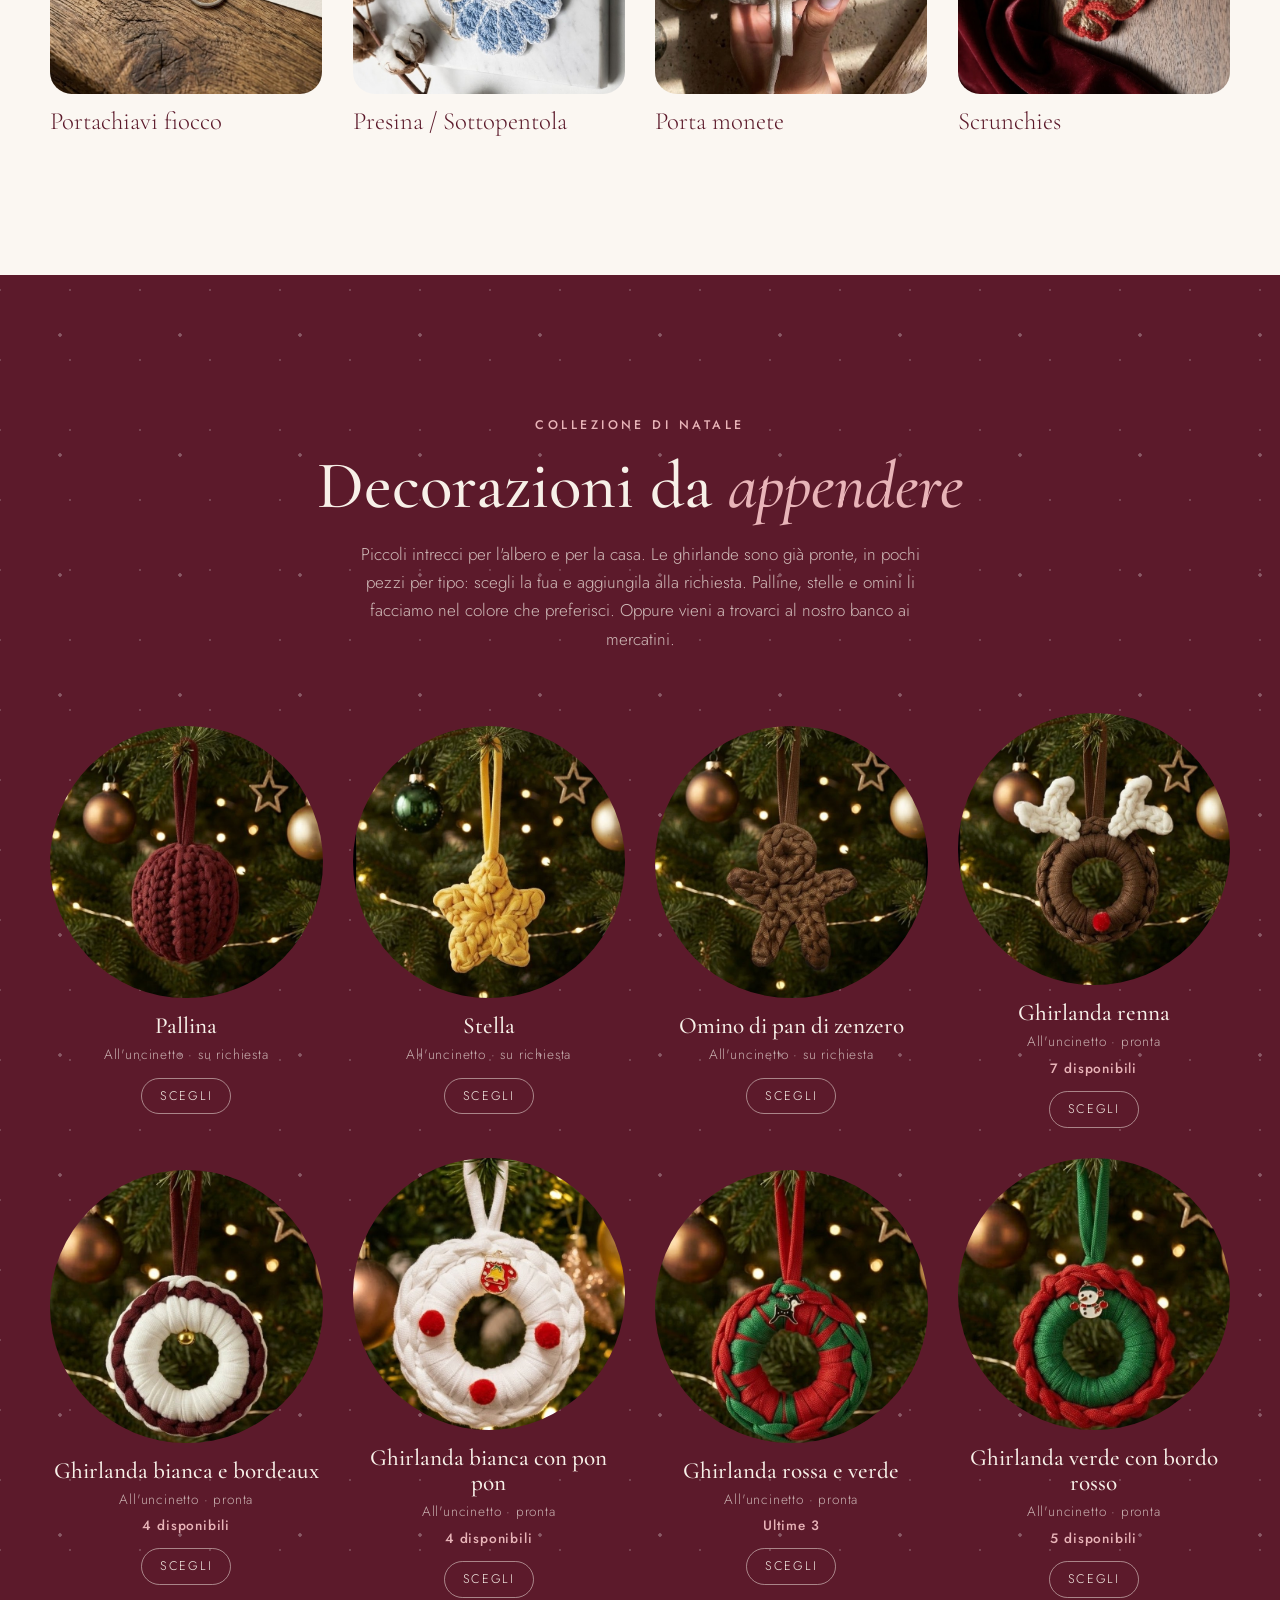
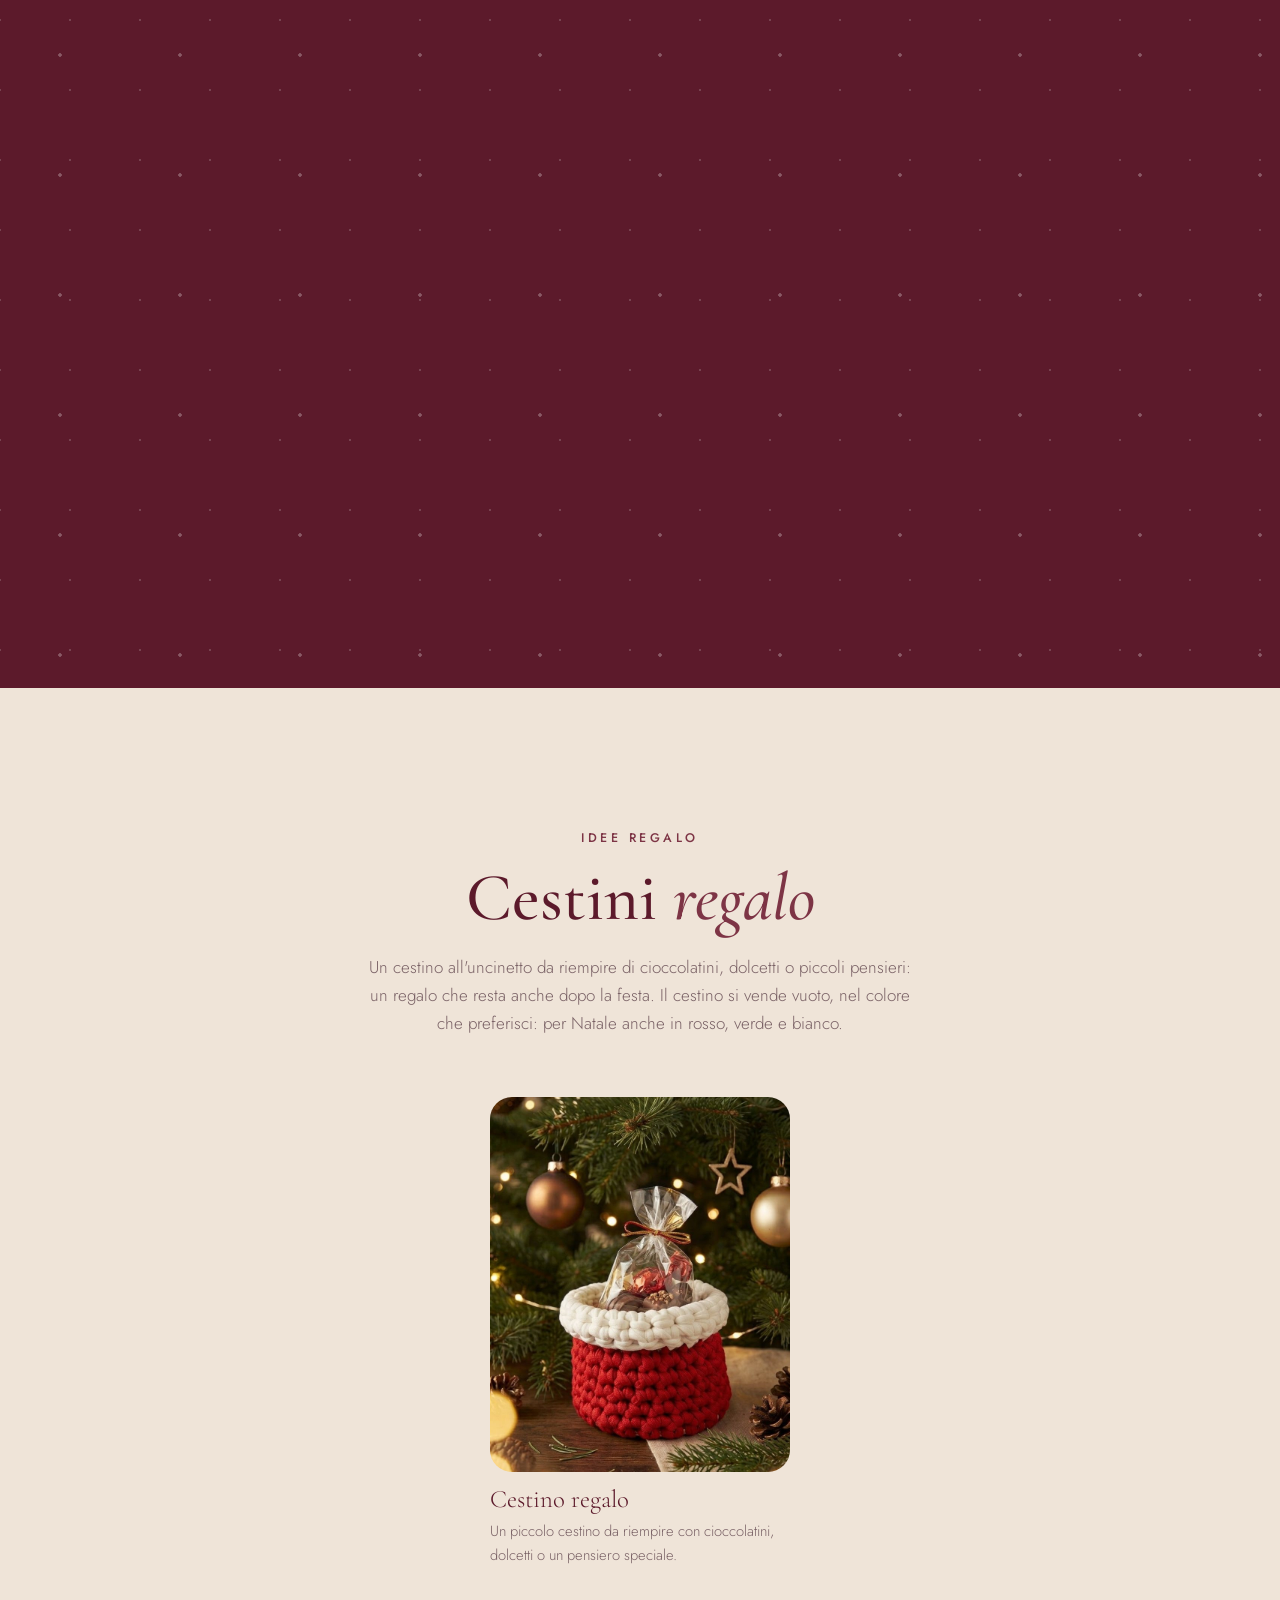
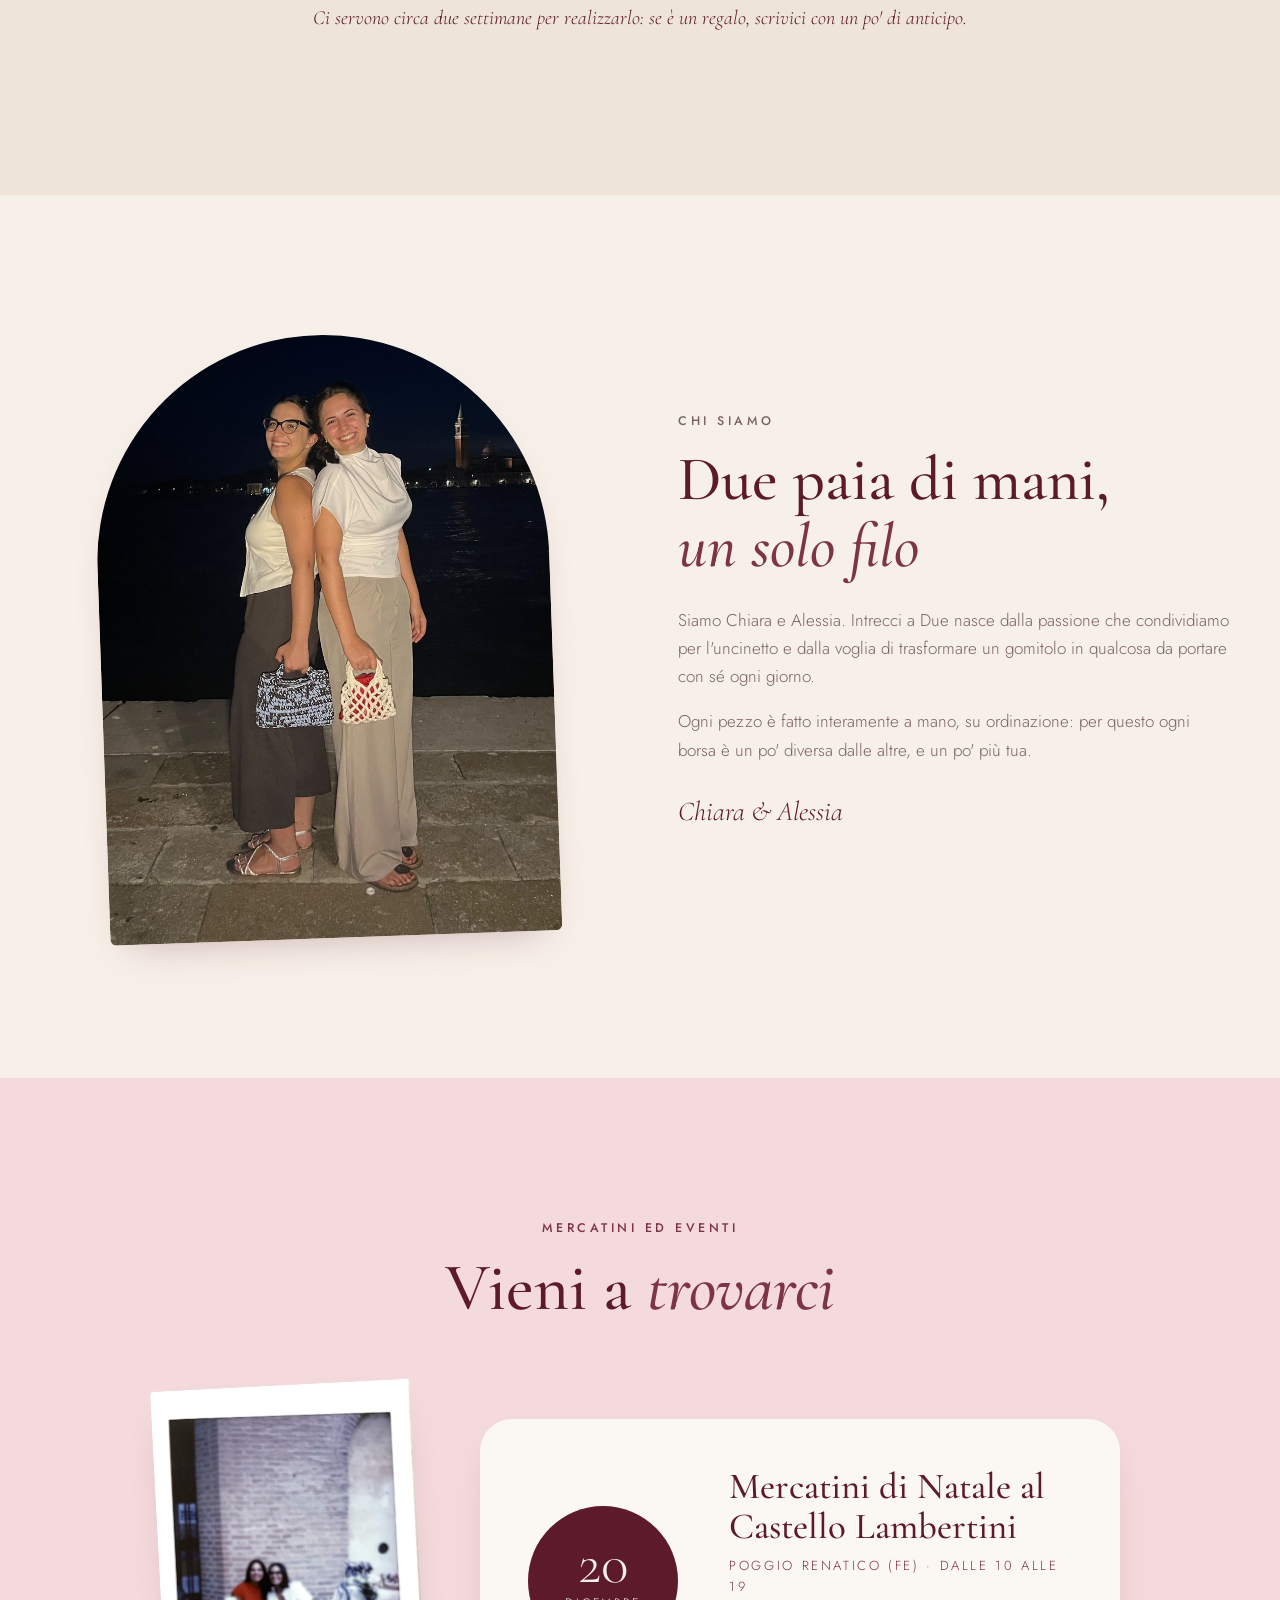
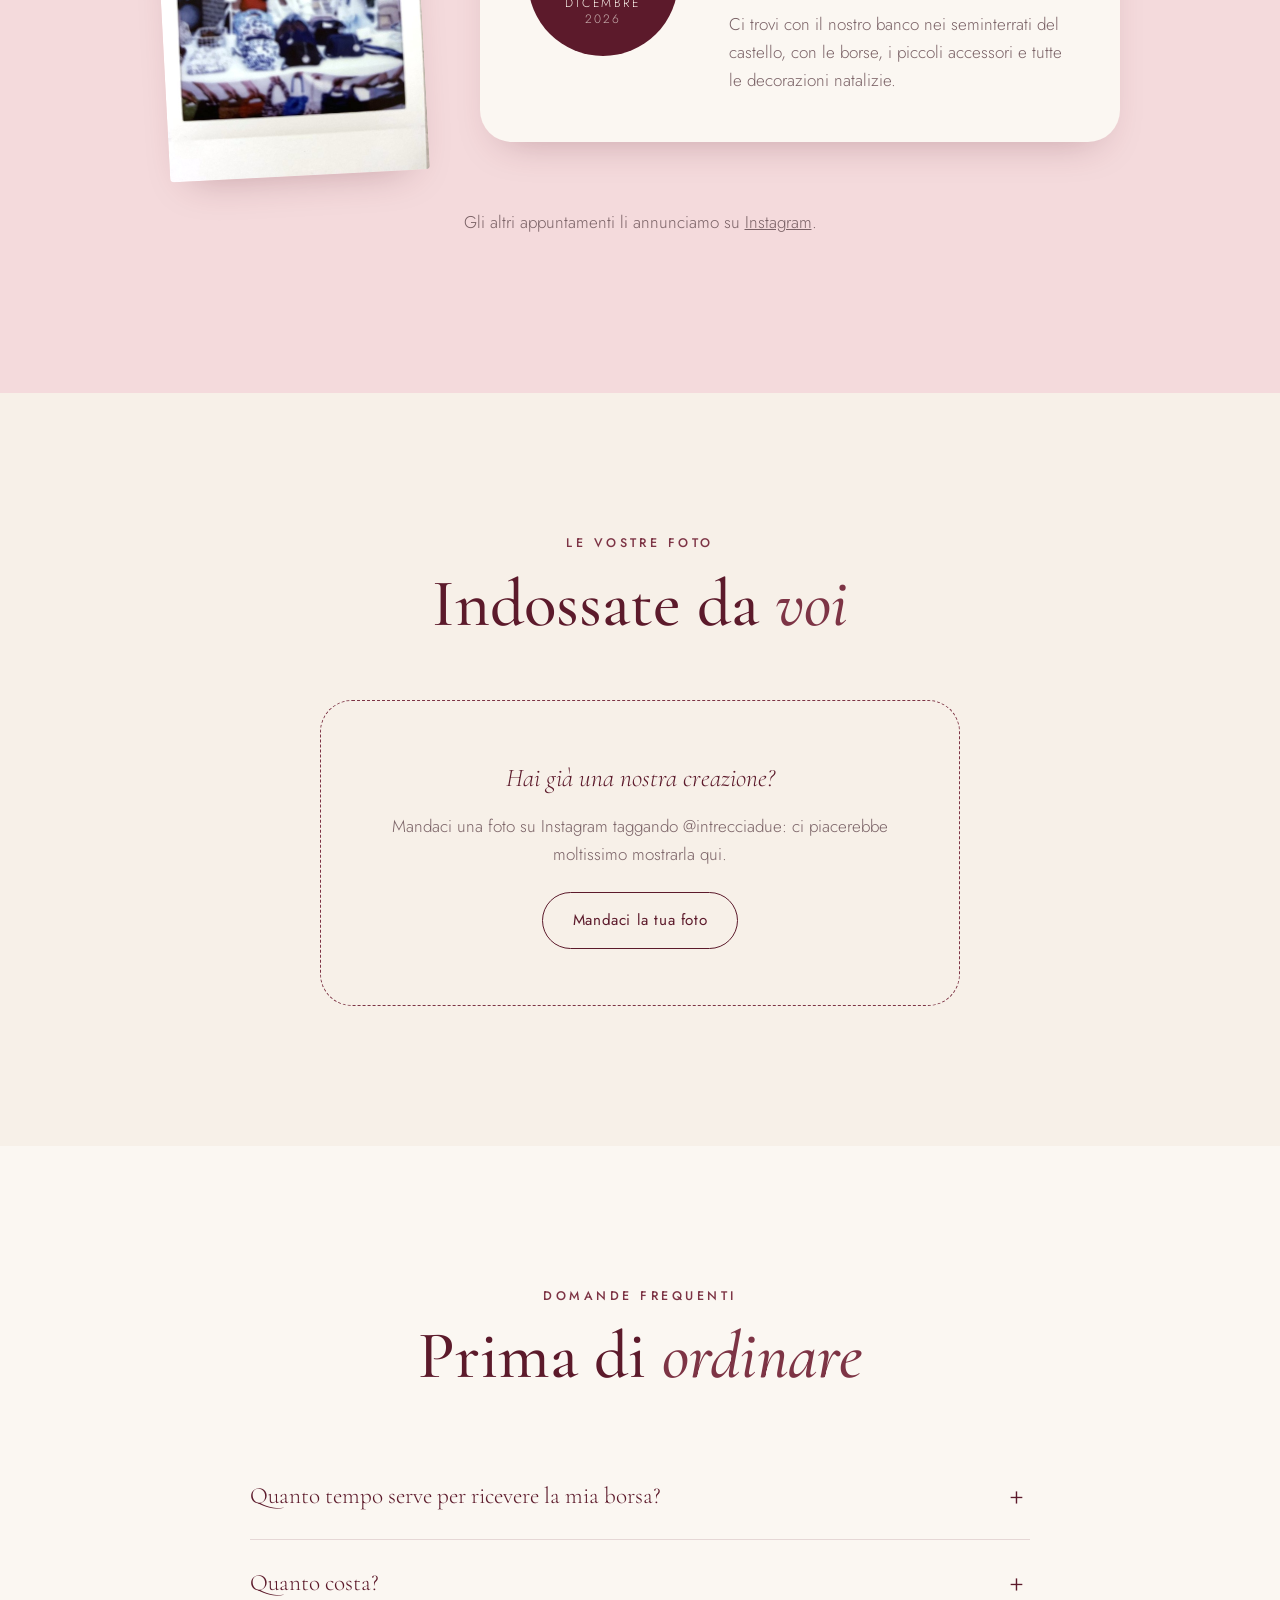
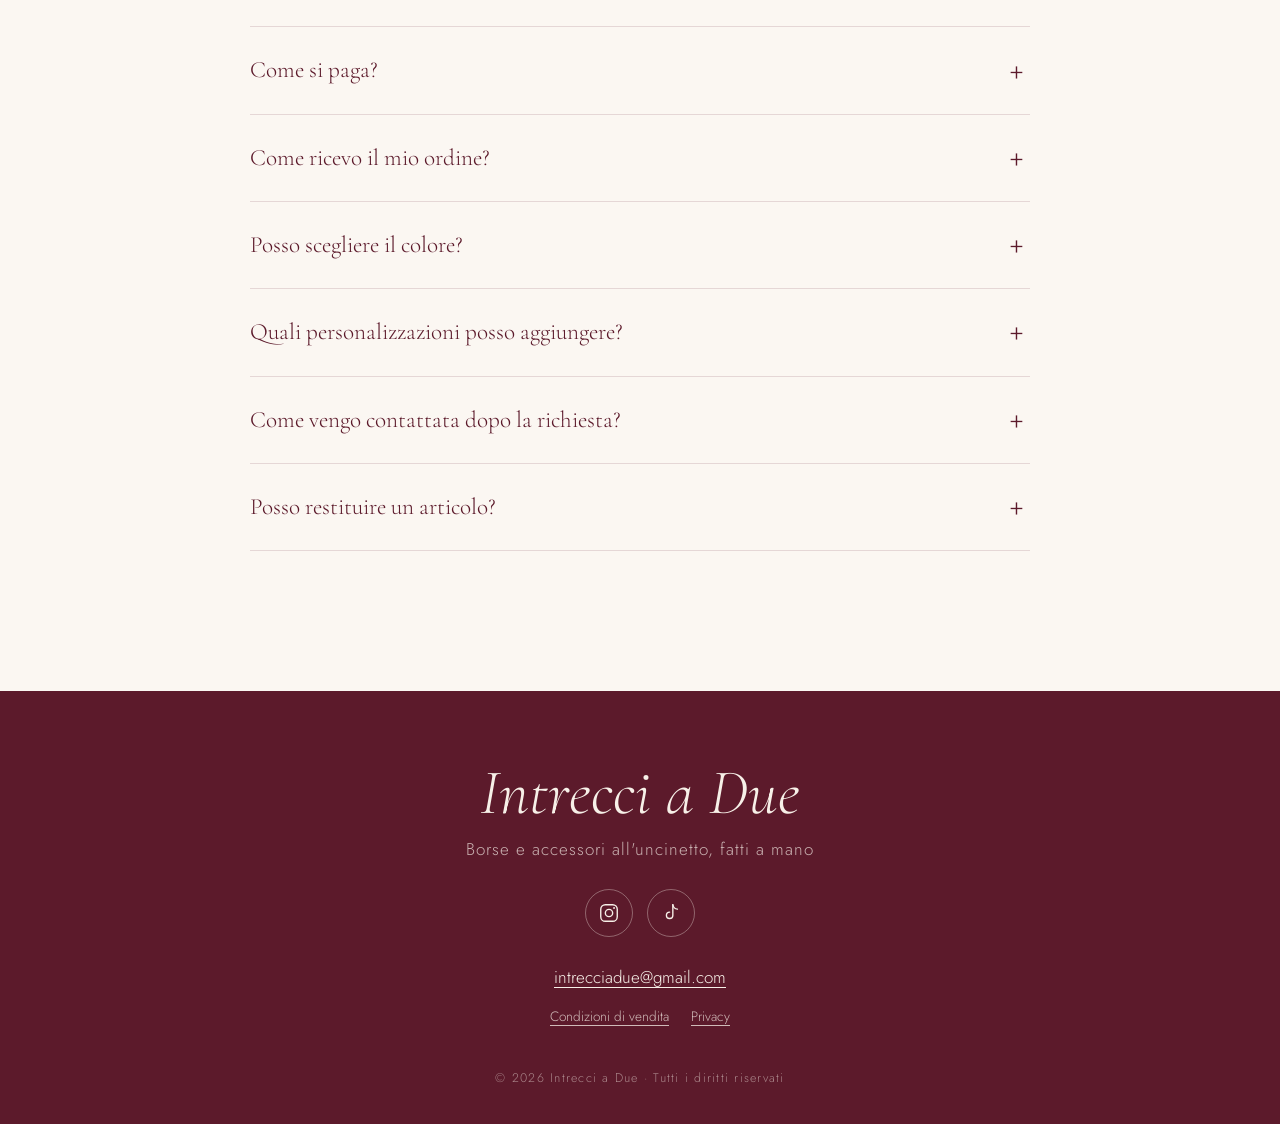
==== commit ae06c422: "Foto di Chiara e Alessia in Chi siamo e polaroid del banco nei Mercatini Co-Authored-By: Claude Opus" ====
--- a/index.html
+++ b/index.html
@@ -142,10 +142,11 @@
 
     <!-- ===================== CHI SIAMO ===================== -->
     <section class="chi-siamo" id="chi-siamo">
-      <div class="chi-figura rivela" aria-hidden="true">
-        <div class="cornice cornice-a"><span>Chiara</span></div>
-        <div class="cornice cornice-b"><span>Alessia</span></div>
-      </div>
+      <figure class="chi-figura rivela">
+        <div class="cornice cornice-unica">
+          <img src="img/chi-siamo.jpg" width="900" height="1200" loading="lazy" alt="Chiara e Alessia schiena contro schiena in riva alla laguna di Venezia, di sera, ognuna con una borsa all'uncinetto in mano">
+        </div>
+      </figure>
       <div class="chi-testo">
         <p class="occhiello rivela">Chi siamo</p>
         <h2 class="rivela">Due paia di mani,<br><em>un solo filo</em></h2>
@@ -161,6 +162,10 @@
         <p class="occhiello rivela">Mercatini ed eventi</p>
         <h2 class="rivela">Vieni a <em>trovarci</em></h2>
       </header>
+      <div class="mercatini-corpo">
+      <figure class="polaroid rivela">
+        <img src="img/mercatino-polaroid.jpg" width="700" height="1053" loading="lazy" alt="Foto istantanea di Chiara e Alessia sedute dietro al loro banco a un mercatino, pieno di borse all'uncinetto">
+      </figure>
       <article class="evento rivela">
         <div class="evento-data">
           <span class="giorno">20</span>
@@ -173,6 +178,7 @@
           <p>Ci trovi con il nostro banco nei seminterrati del castello, con le borse, i piccoli accessori e tutte le decorazioni natalizie.</p>
         </div>
       </article>
+      </div>
       <p class="evento-nota rivela">Gli altri appuntamenti li annunciamo su <a href="https://www.instagram.com/intrecciadue" target="_blank" rel="noopener">Instagram</a>.</p>
     </section>
 
--- a/css/style.css
+++ b/css/style.css
@@ -318,6 +318,14 @@
 .cornice-a { --c: var(--cipria-chiara); left: 0; top: 0; transform: rotate(-4deg); }
 .cornice-b { --c: var(--panna-scura); right: 0; bottom: 0; transform: rotate(4deg); }
 .cornice img { position: absolute; inset: 0; width: 100%; height: 100%; object-fit: cover; }
+.cornice-unica { --c: var(--panna-scura); position: relative; width: 82%; margin: 0 auto; transform: rotate(-2deg); }
+.chi-figura:has(.cornice-unica) { aspect-ratio: auto; }
+
+/* Polaroid del banco */
+.mercatini-corpo { display: grid; grid-template-columns: minmax(180px, 260px) 1fr; gap: clamp(26px, 5vw, 60px); align-items: center; max-width: 960px; }
+.mercatini-corpo .evento { max-width: none; }
+.polaroid { margin: 0; }
+.polaroid img { width: 100%; height: auto; display: block; border-radius: 4px; box-shadow: var(--ombra); transform: rotate(-3deg); }
 
 /* ---------- Mercatini ---------- */
 .mercatini { background: var(--cipria-chiara); }
@@ -544,6 +552,8 @@
   .prodotto-prezzo { font-size: .82rem; }
   .prodotto .scopri { display: none; }
   .evento { grid-template-columns: 1fr; text-align: center; }
+  .mercatini-corpo { grid-template-columns: 1fr; }
+  .polaroid { max-width: 220px; margin: 0 auto; }
   .garanzie ul { grid-template-columns: 1fr; }
   .evento-data { margin: 0 auto; width: 124px; height: 124px; }
   .evento-data .giorno { font-size: 3rem; }
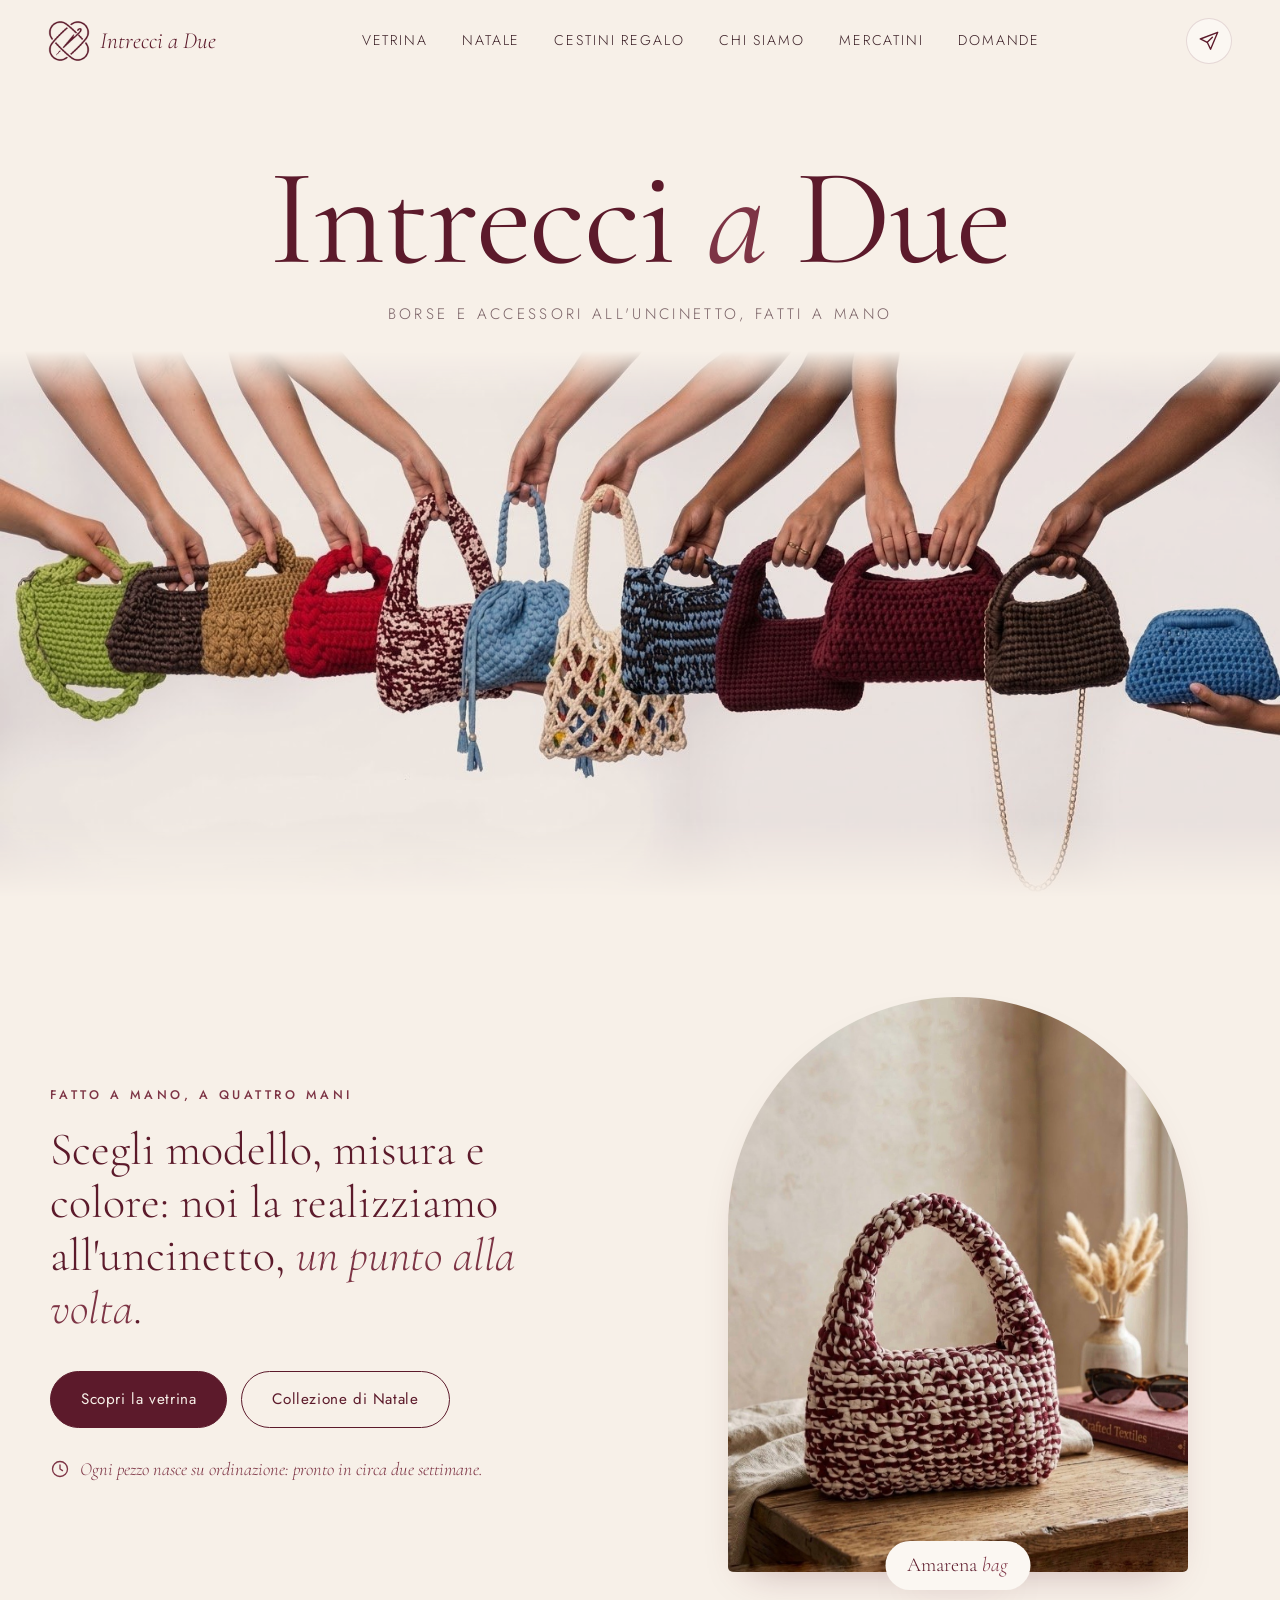
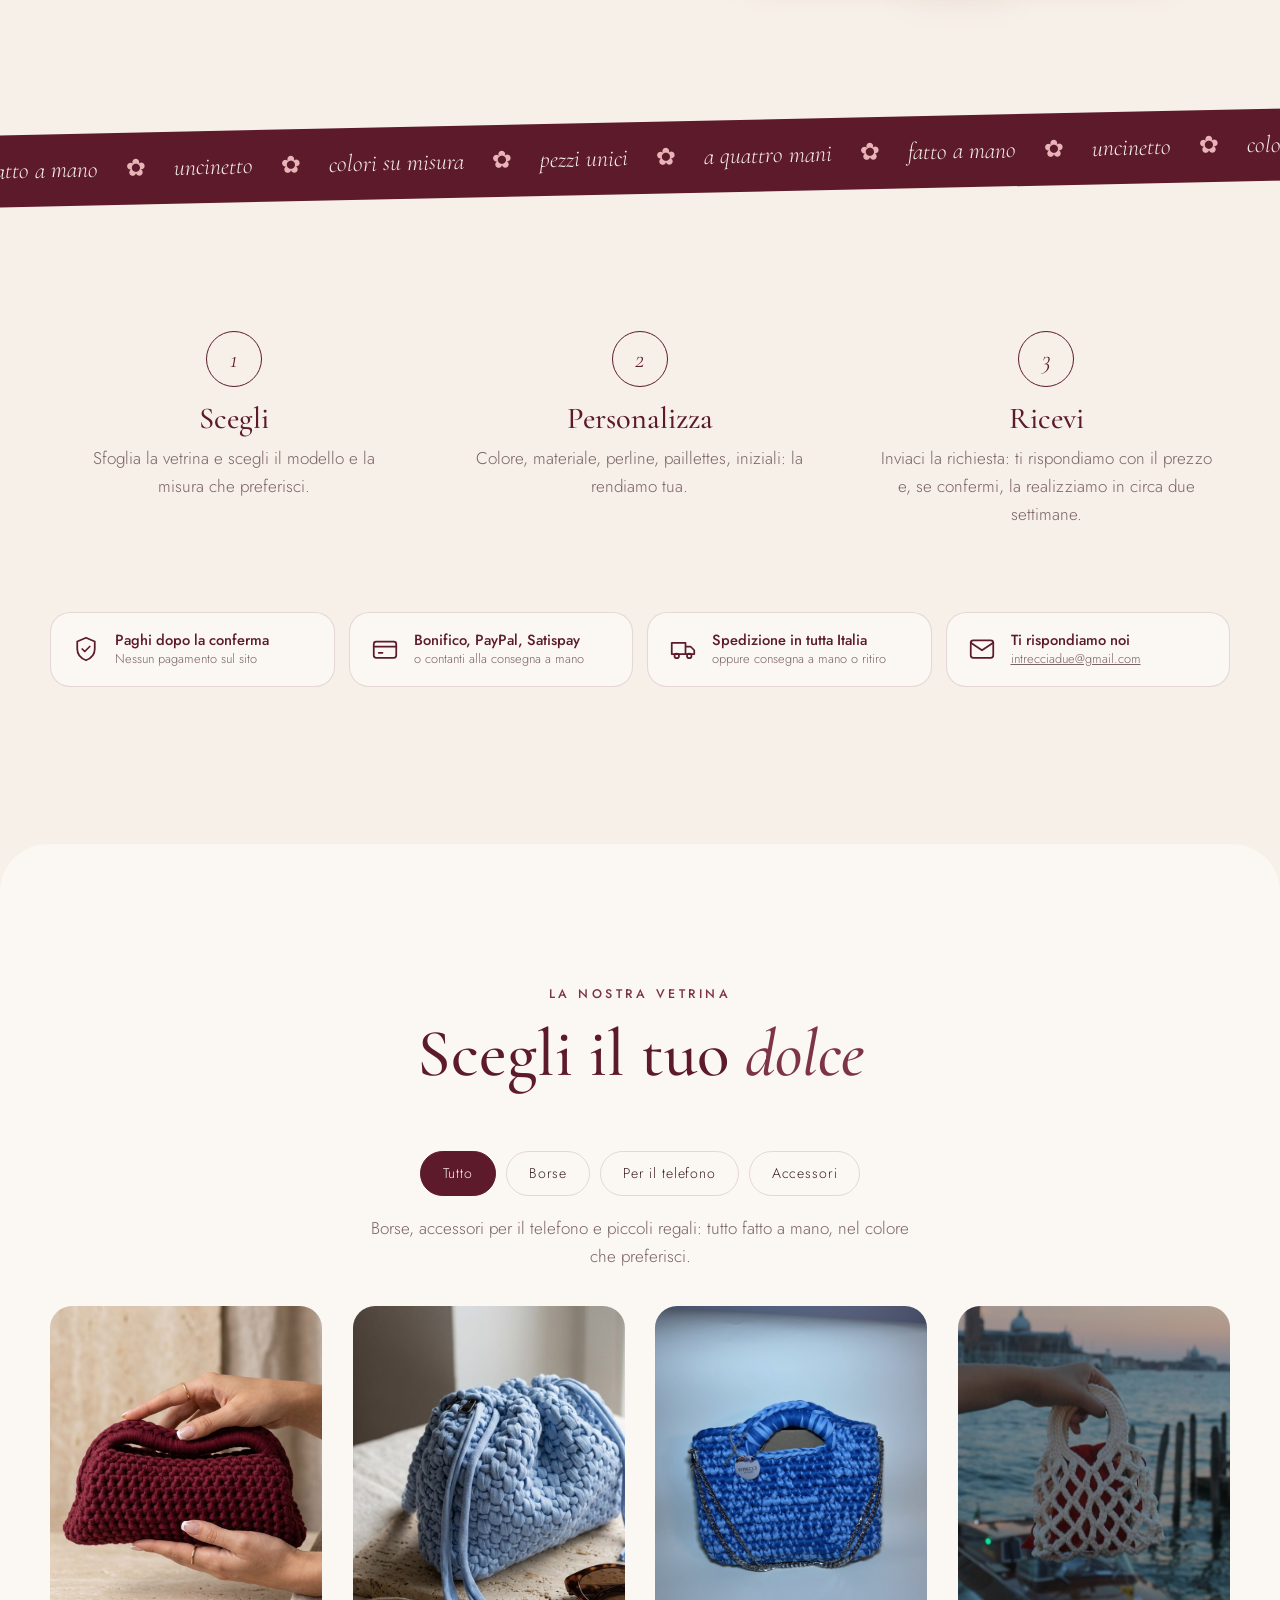
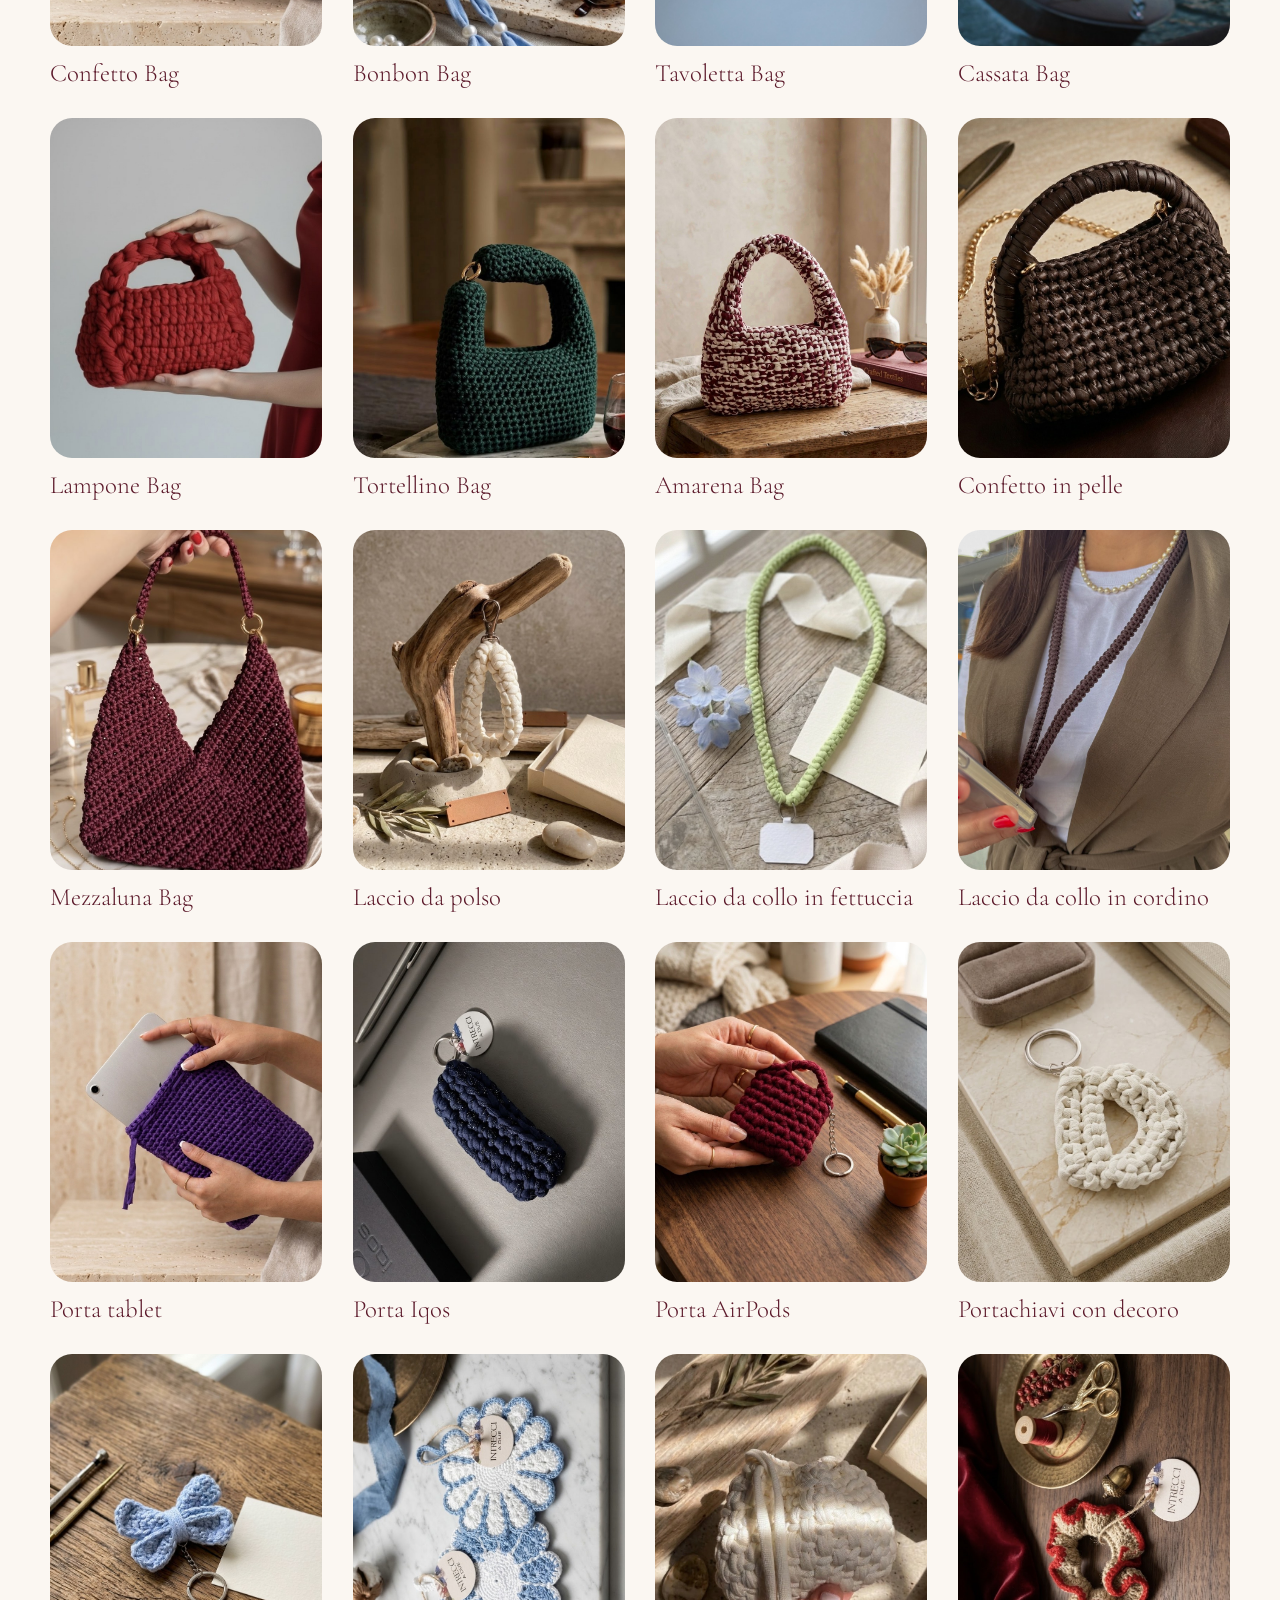
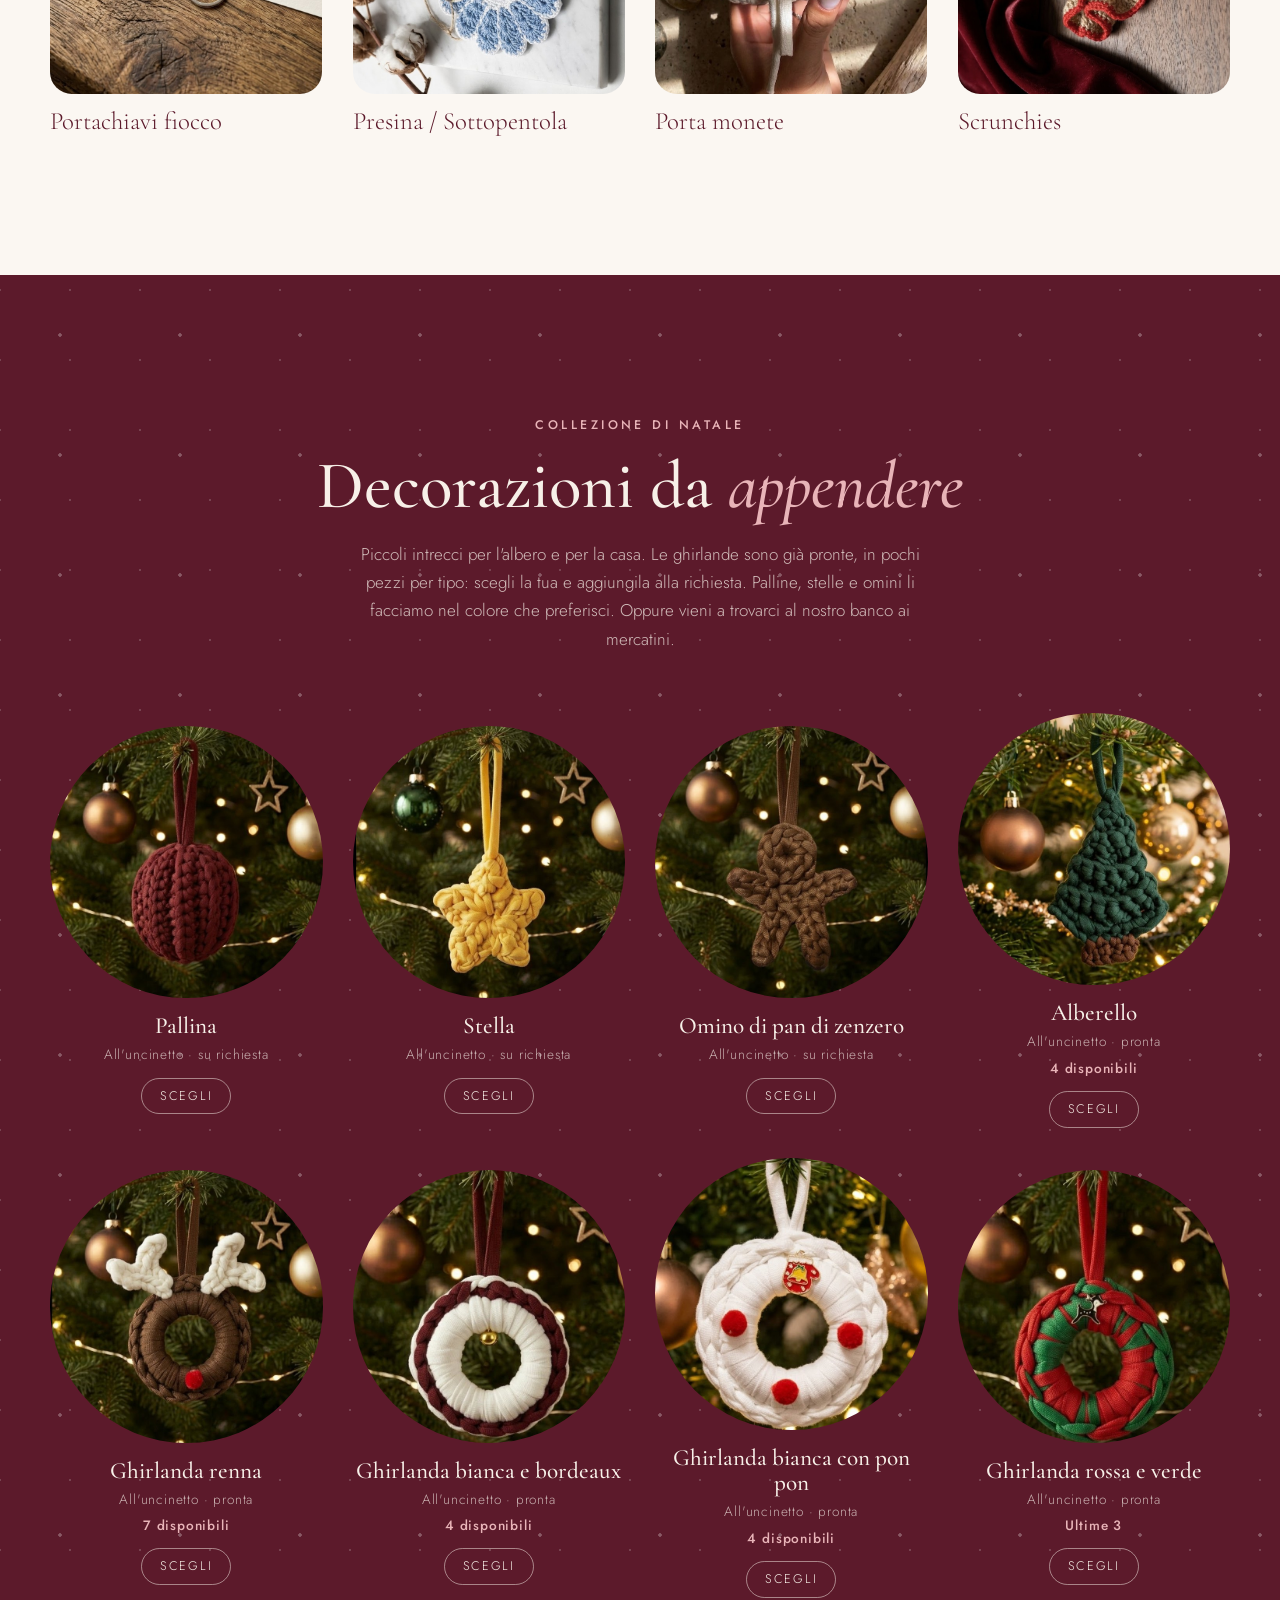
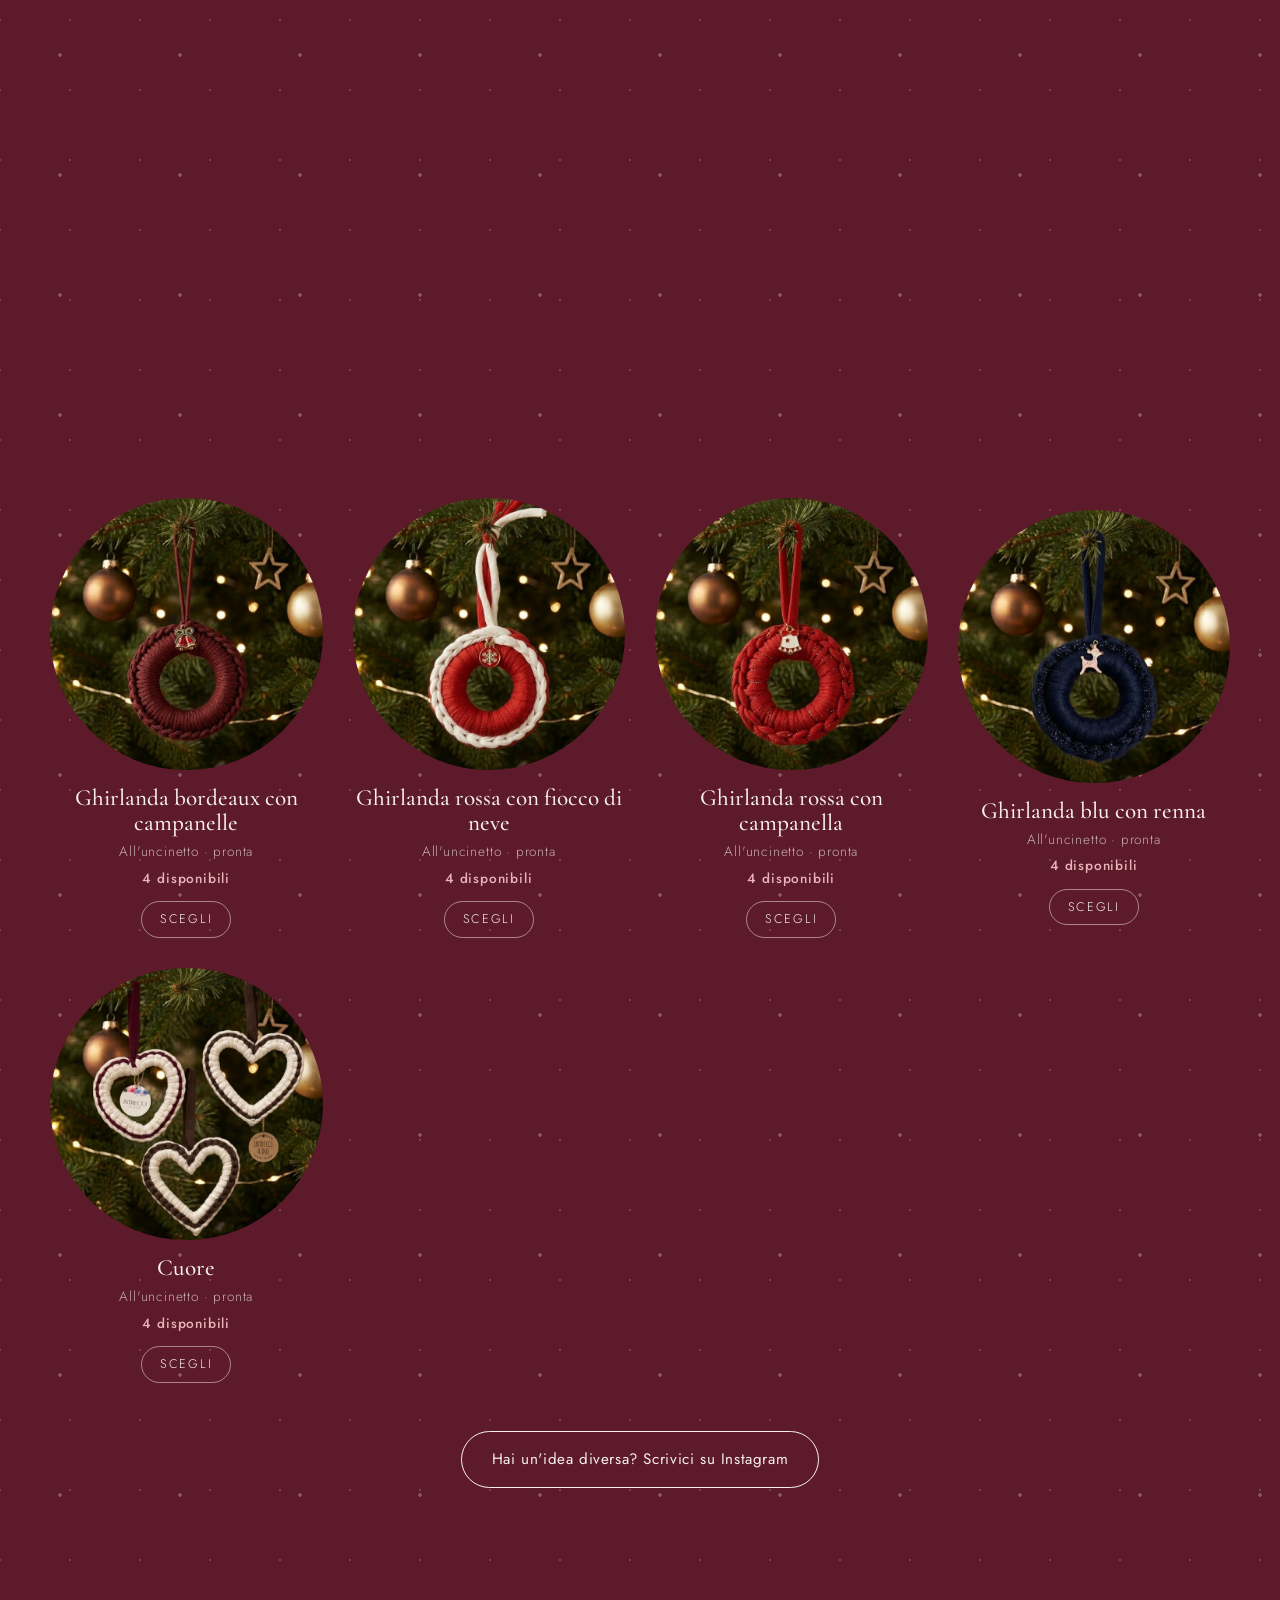
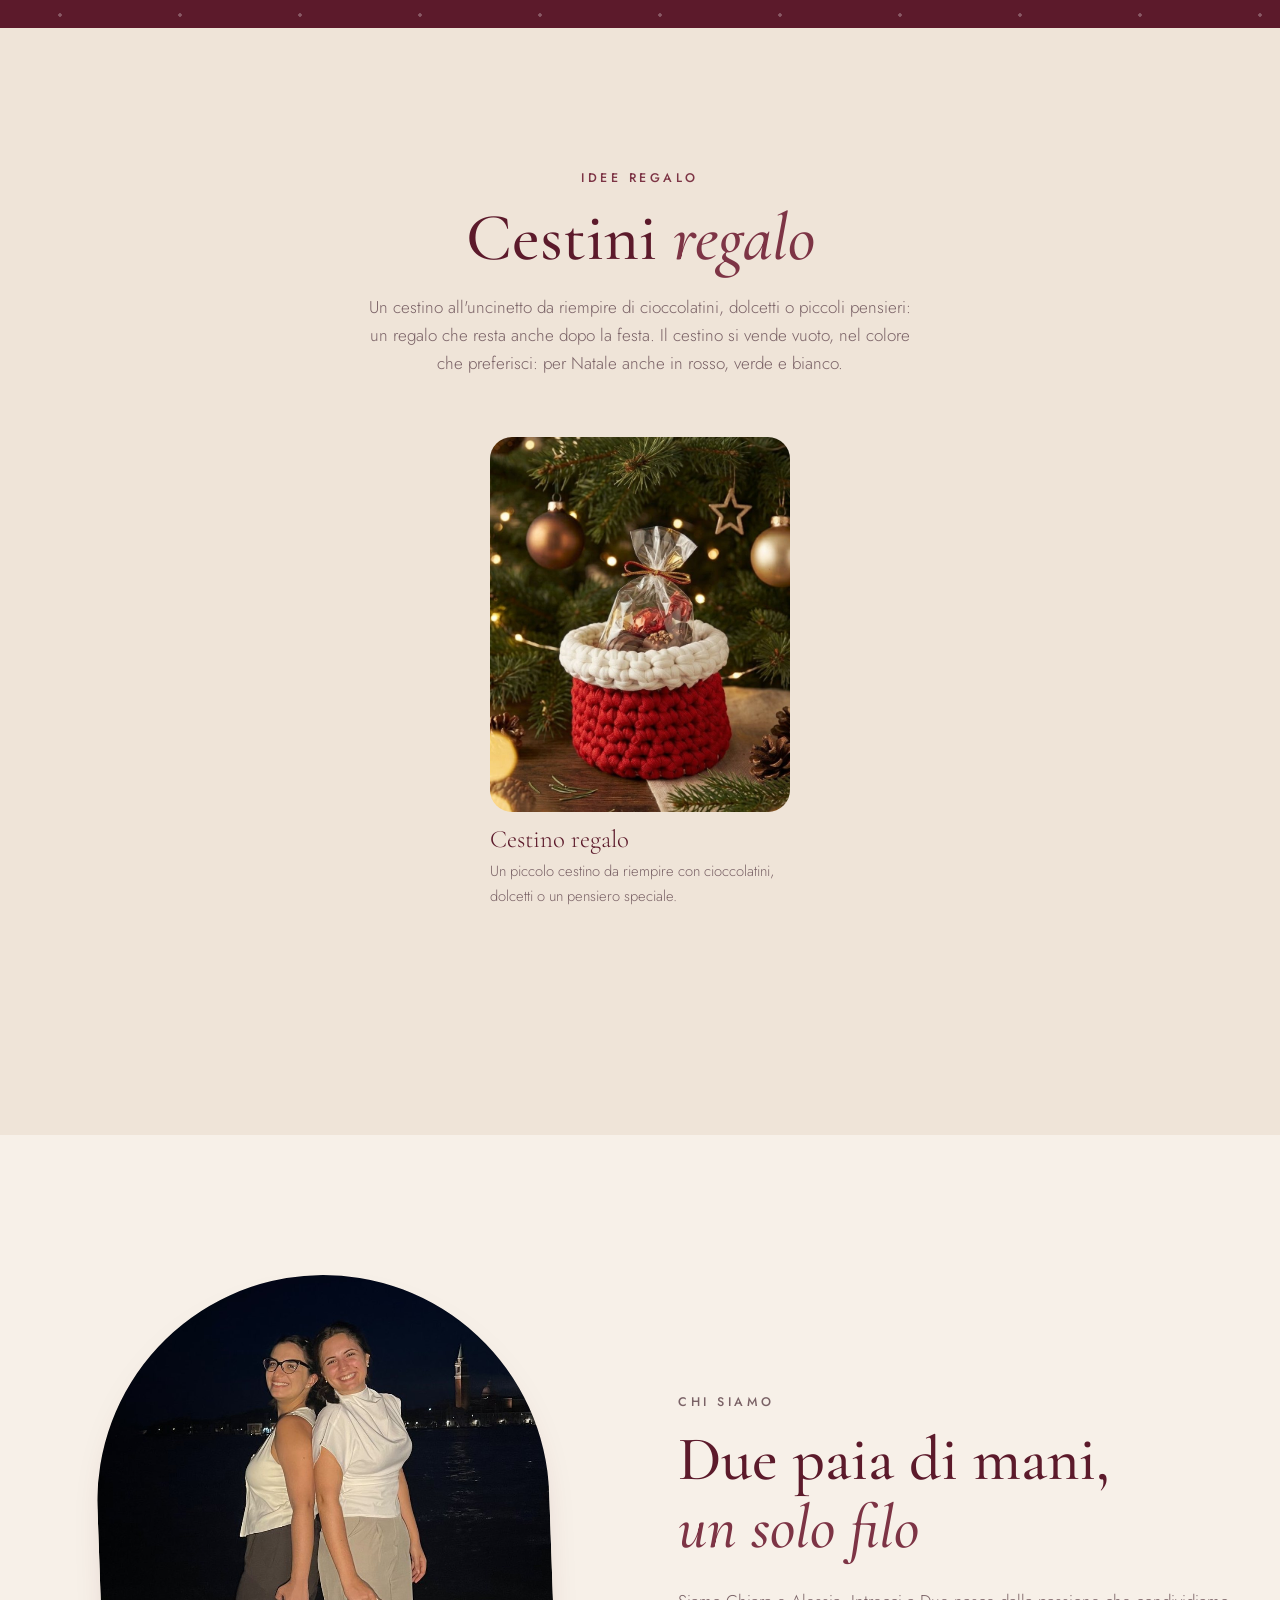
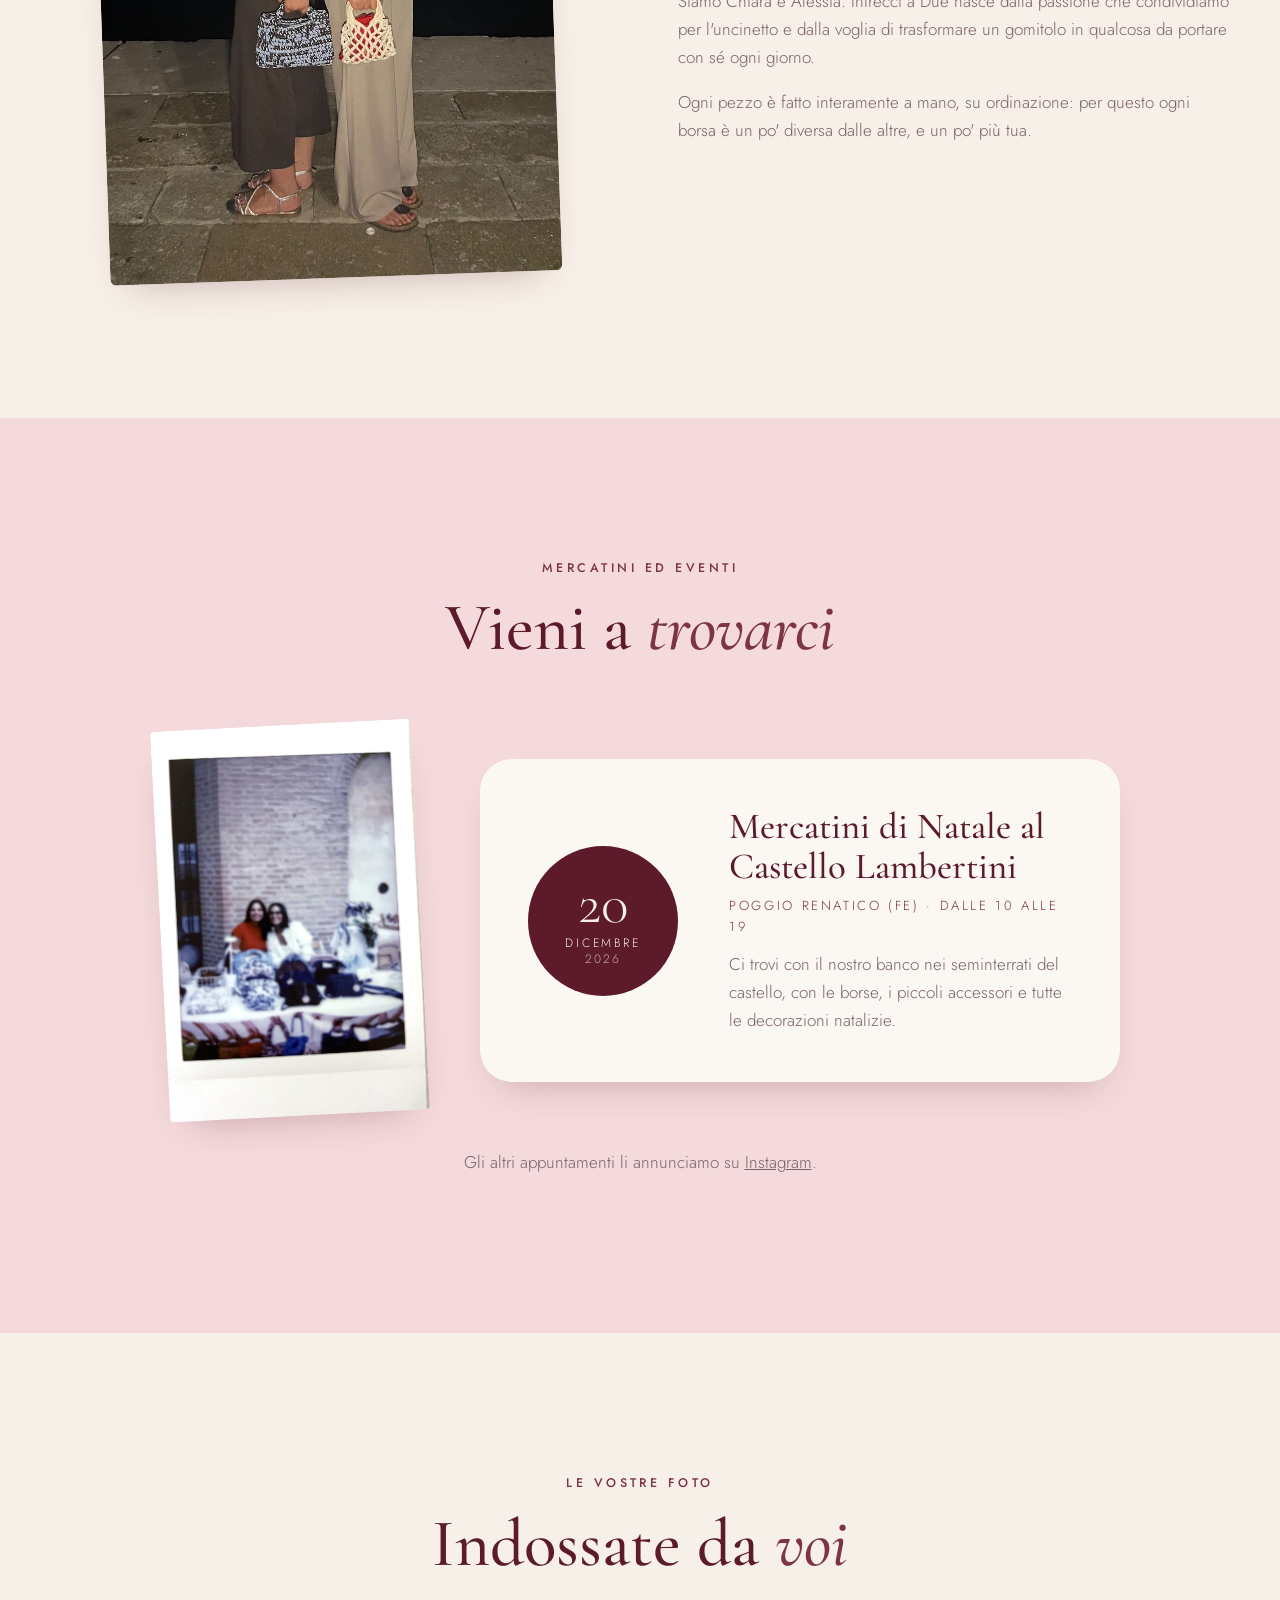
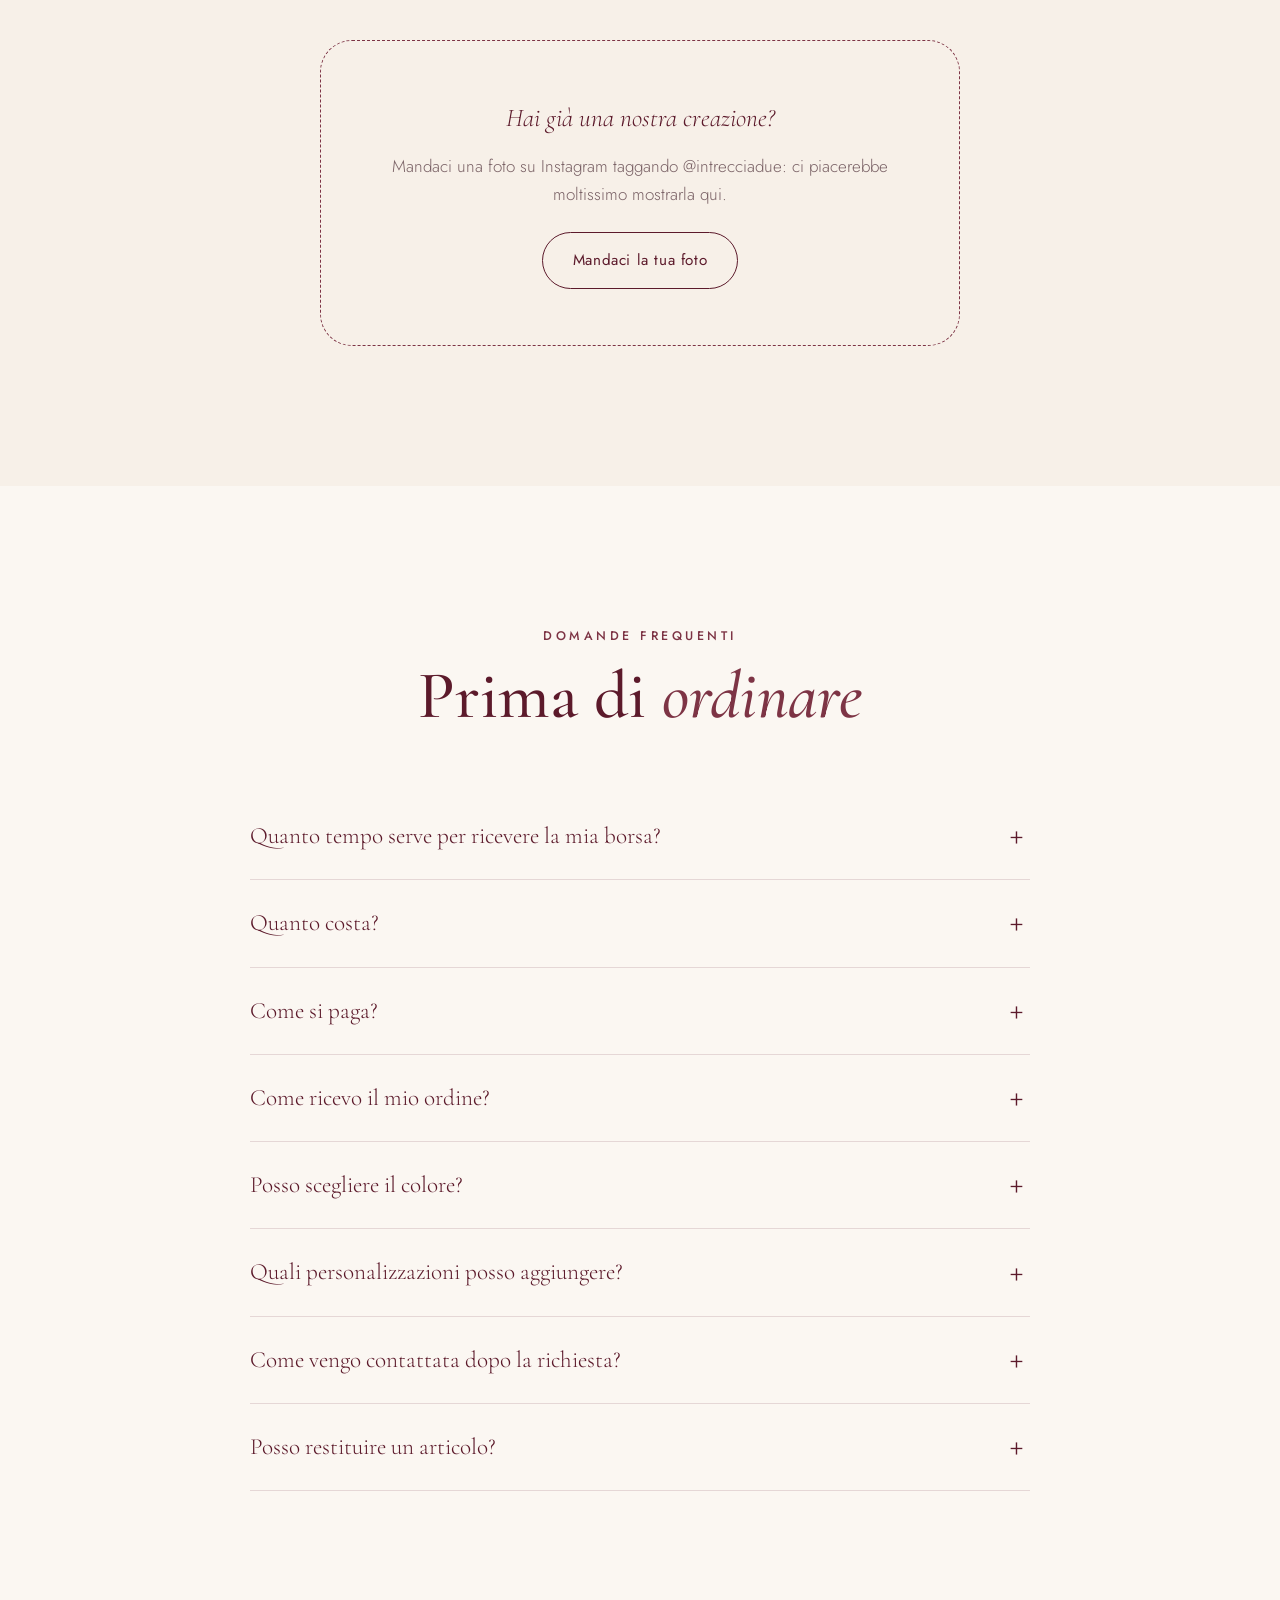
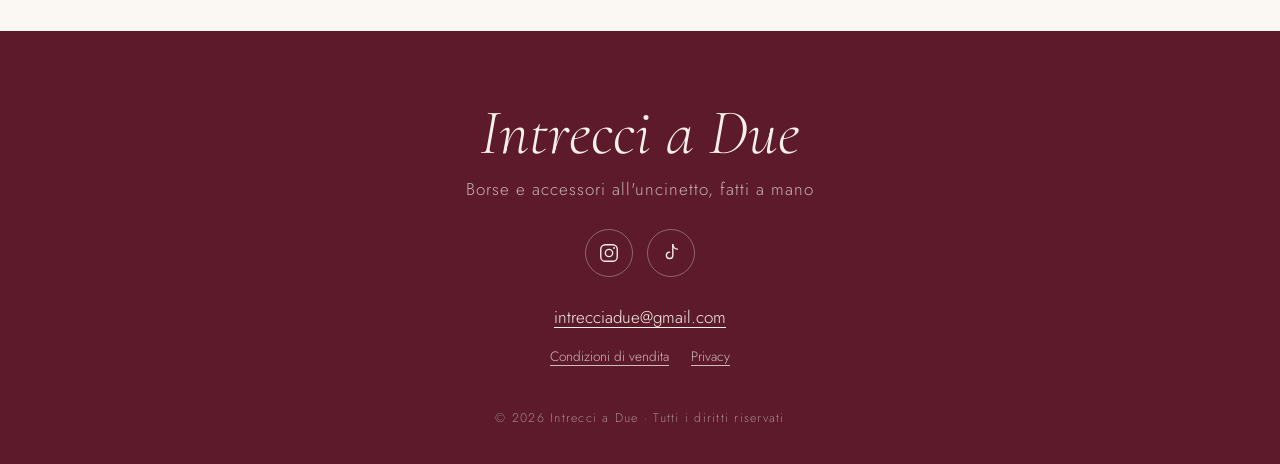
==== commit 11a5817d: "Natale: alberello, cuore e sei nuove ghirlande; tolta la firma da Chi siamo Co-Authored-By: Claude O" ====
--- a/index.html
+++ b/index.html
@@ -152,7 +152,6 @@
         <h2 class="rivela">Due paia di mani,<br><em>un solo filo</em></h2>
         <p class="rivela">Siamo Chiara e Alessia. Intrecci a Due nasce dalla passione che condividiamo per l'uncinetto e dalla voglia di trasformare un gomitolo in qualcosa da portare con sé ogni giorno.</p>
         <p class="rivela">Ogni pezzo è fatto interamente a mano, su ordinazione: per questo ogni borsa è un po' diversa dalle altre, e un po' più tua.</p>
-        <p class="firma rivela">Chiara &amp; Alessia</p>
       </div>
     </section>
 
